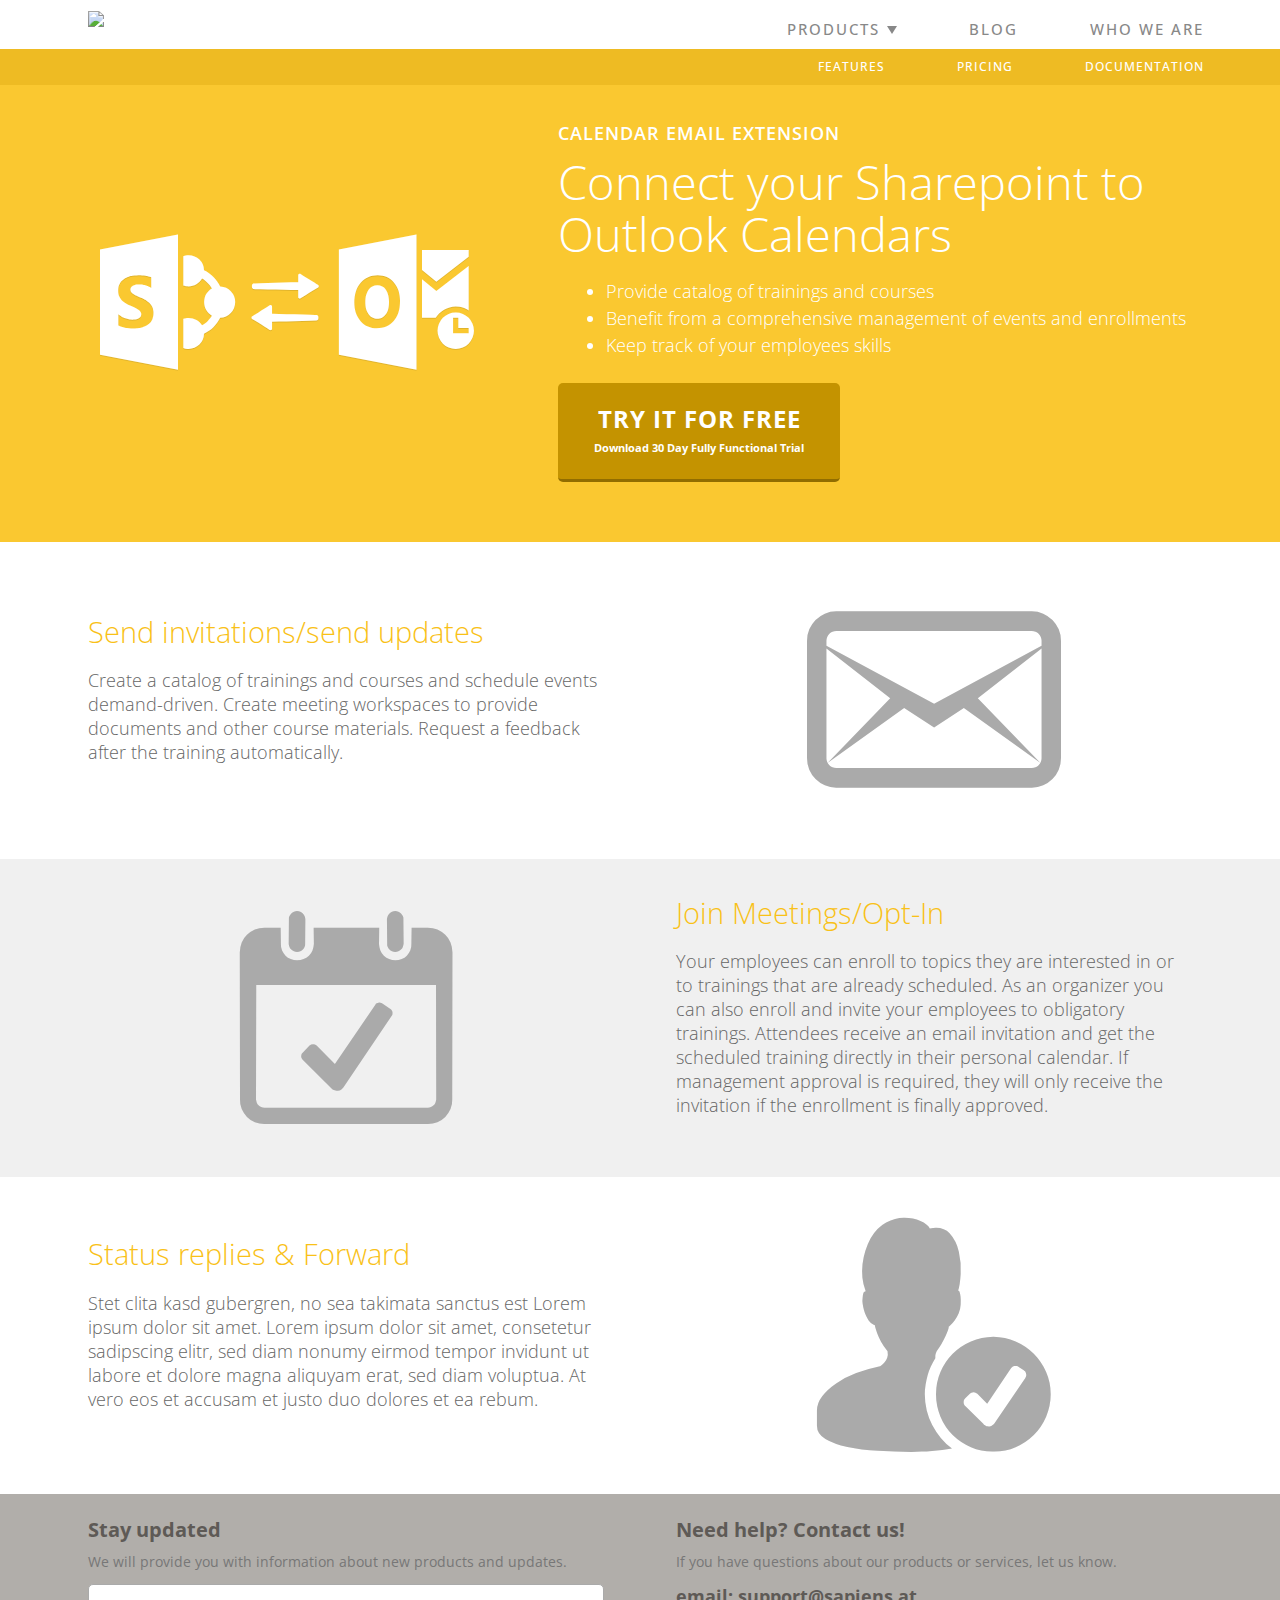
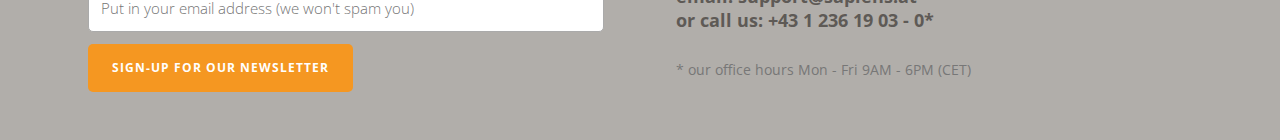
==== cee.html @ afa486d7 "all product sites added" ====
<!DOCTYPE html>
<html>
  <head>
    <meta charset="utf-8"/>
    <meta name="viewport" content="width=device-width,initial-scale=1">

    <title>GRID TEST</title>

    <link href='http://fonts.googleapis.com/css?family=Open+Sans:300,600&subset=latin' rel='stylesheet' type='text/css'>
    <link rel="stylesheet" href="stylesheets/style.css"/>
  </head>



  <body>


<!-- MAIN NAVIGATION--> 
<section class="header">
  <div class="wrapper">
    <div class="grid">
         <div class="grid__item  one-half  palm-one-whole">
            <div class="logo">
                  <a href="index.html"><img src="http://placehold.it/250x50/eeeeee/bbbbbb"></a>
            </div>
         </div><div class="grid__item  one-half palm-one-whole">
                  <ul class="nav  nav--main nav--block ">
                      <li class="flyout"><a href="#" class="arrow_down">Products<b class="caret"></b></a>
                        <div class="flyout__content">
                          <ul>
                            <li class="li-cee"><a href="cee.html">Calendar Email Extension</a></li>
                            <li class="li-etm"><a href="etm.html">Employee Training Management</a></li>
                            <li class="li-lfwp"><a href="lfwp.html">List Filter Webpart</a></li>
                            <!--<li class="li-jfc"><a href="#">JotForm Connector</a></li>
                            <li class="li-sql"><a href="#">SQL Data Matcher</a></li>-->
                          </ul>
                        </div>
                      </li>
                      <li><a href=#>Blog</a></li>
                      <li><a href=#>Who we are</a></li>
                     <!-- <li><a href=#></a></li>-->
                  </ul>       
          </div>
     </div>
   </div>
</section>


<!-- SECONDARY NAVIGATION -->
<section class="sect-second-cee">
     <div class="wrapper">
          <div class="grid">
            <div class="grid__item  one-whole">
                  <ul class="nav nav--second nav--block ">
                      <li><a href=#>Features</a></li>
                      <li><a href=#>Pricing</a></li>
                      <li><a href=#>Documentation</a></li>
                  </ul>  
            </div>     
          </div>
        </div>
</section>


<!-- PRODUCT -->
<section class="sect-product-cee sect_island">
        <div class="wrapper">
          <div class="grid grid--middle">
             <div class="grid__item  two-fifths palm-one-whole centered">
                          <span class="icon-cee_main island"></span>
              </div><div class="grid__item  three-fifths palm-one-whole">
                <div class="island">
                  <h1 class="product">Calendar Email Extension</h1> 
                  <h2 class="kilo">Connect your Sharepoint to Outlook Calendars</h2>
                  <ul class="product">
                    <li>Provide catalog of trainings and courses</li>
                    <li>Benefit from a comprehensive management of events and enrollments</li>
                    <li>Keep track of your employees skills</li>
                  </ul>
                 <div> 
                      <a href="#" class="btn  btn--product-cee   btn--gamma">TRY IT FOR FREE<br><span class="btn--subtext">Download 30 Day Fully Functional Trial </span></a>          
                  </div>
                  
                </div>
              </div>
          </div>
        </div>
</section>


<section class="sect_island">
      <div class="wrapper">
          <div class="grid grid--middle">
             <div class="grid__item  one-half palm-one-whole" style="vertical-align: middle;">
                <div class="island">
                  <h3 class="description-cee">
                    Send invitations/send updates                  
                  </h3>
                  <p class=" description">
Create a catalog of trainings and courses and schedule events demand-driven. Create meeting workspaces to provide documents and other course materials. Request a feedback after the training automatically. 
                  </p>
                </div>
              </div><div class="grid__item  one-half palm-one-whole centered">
                <div>              
                  <span class="icon-cee_send_invite"></span>
                </div>     
              </div>
          </div>
        </div>
</section>


<section class="sect_island" style="background:#f0f0f0;">
      <div class="wrapper">
          <div class="grid grid--middle">
             <div class="grid__item  one-half palm-one-whole centered">
                <div>      
                  <span class="icon-cee_join_meetings">        
                </div>     
              </div><div class="grid__item  one-half palm-one-whole">
                <div class="island">
                  <h3 class="description-cee">
                    Join Meetings/Opt-In
                  </h3>
                  <p class="description">
Your employees can enroll to topics they are interested in or to trainings that are already scheduled. As an organizer you can also enroll and invite your employees to obligatory trainings. Attendees receive an email invitation and get the scheduled training directly in their personal calendar. If management approval is required, they will only receive the invitation if the enrollment is finally approved.
                  </p>
                </div>
              </div>
          </div>
        </div>
</section>


<section class="sect_island">
      <div class="wrapper">
          <div class="grid grid--middle" style="vertical-align:middle;
">
             <div class="grid__item  one-half palm-one-whole">
                <div class="island">
                  <h3 class="description-cee">
                    Status replies & Forward        
                  </h3>
                  <p class="description">
                    Stet clita kasd gubergren, no sea takimata sanctus est Lorem ipsum dolor sit amet. Lorem ipsum dolor sit amet, consetetur sadipscing elitr, sed diam nonumy eirmod tempor invidunt ut labore et dolore magna aliquyam erat, sed diam voluptua. At vero eos et accusam et justo duo dolores et ea rebum.                    
                  </p>
                </div>
              </div><div class="grid__item  one-half palm-one-whole centered">
                <div class="">  
                  <span class="icon-cee_status_reply">            
                </div>     
              </div>
          </div>
        </div>
</section>









<section  style="background:#B1AEAA; color:#5E5A56;">
      <div class="wrapper">
          <div class="grid">
            <div class="grid__item one-half palm-one-whole">
              <div class="island">
                  <h4 style="margin-bottom:6px;">Stay updated</h4>
                  <small style="color:#777;">We will provide you with information about new products and updates.<br></small>
                   <input type="text" value="" placeholder="Put in your email address (we won't spam you)" class="form-control">
                   <a href="#" class="btn btn--newsletter">Sign-Up for our Newsletter</span></a>  
              </div>
            </div><div class="grid__item one-half palm-one-whole">
              <div class="island">
                <h4 style="margin-bottom:6px;">Need help? Contact us!</h4>
                <small style="color:#777;">If you have questions about our products or services, let us know.</small>

                <p style="margin:12px 0 0 0; font-weight:700;">email: support@sapiens.at</p>
                <p style="margin-top:12px 0 0 0; font-weight:700;">or call us: +43 1 236 19 03 - 0*</p>
                <small style="color:#777;margin-top:0">* our office hours Mon - Fri 9AM - 6PM (CET)</small>


              </div>
            </div>
          </div>
      </div>
</section>
<!--
        <div class="wrapper">

            <div class="grid">
            
                <div class="grid__item  two-thirds  content">
                    <div class="island  greybox  greybox--gigantic">Content</div>
                </div><div class="grid__item  one-third  sub-content">
                    <div class="island  greybox">
                    
                        <div class="grid">
                            <div class="grid__item  one-half">
                                <div class="islet  greybox">Ad</div>
                            </div>
                            <div class="grid__item  one-half">
                                <div class="islet  greybox">Ad</div>
                            </div>
                        </div>
                    
                        <div class="island  greybox  greybox--huge">Sub content</div>
                    
                    
                        <div class="islet  greybox">Ad</div>
                    
                    </div>
                </div><
            
            </div>
        
        </div>-->
     
    </body>
</html>
---- stylesheets/style.css ----
@charset "UTF-8";
/*------------------------------------*\
    YOUR-PROJECT.CSS
\*------------------------------------*/
/**
 *
 * compass watch
 *
 * Here we set up some variables, include the inuit.css framework, then add our
 * project-specific components afterwards.
 */
/**
 * Setup
 */
/*------------------------------------*\
    VARS.SCSS
\*------------------------------------*/
/**
 * Any variables you find set in inuit.css’ `_vars.scss` that you do not wish to
 * keep, simply redefine here. This means that if inuit.css, for example, sets
 * your `$base-font-size` at 16px and you wish it to be 14px, simply redeclare
 * that variable in this file. inuit.css ignores its own variables in favour of
 * using your own, so you can completely modify how inuit.css works without ever
 * having to alter the framework itself.
 */
/*------------------------------------*\
    $OBJECTS-AND-ABSTRACTIONS
\*------------------------------------*/
/**
 * All of inuit.css’ objects and abstractions are initially turned off by
 * default. This means that you start any project with as little as possible,
 * and introducing objects and abstractions is as simple as switching the
 * following variables to `true`.
 */
/*------------------------------------*\
    $OVERRIDES
\*------------------------------------*/
/**
 * Place any variables that should override inuit.css’ defaults here.
 */
/* line 65, ../sass/_vars.scss */
.grid--middle > .grid__item, .grid--middle > .content, .grid--middle > .sub-content, .grid--middle > .footer__item {
  vertical-align: middle;
}

/* line 69, ../sass/_vars.scss */
.grid--bottom > .grid__item, .grid--bottom > .content, .grid--bottom > .sub-content, .grid--bottom > .footer__item {
  vertical-align: bottom;
}

/* line 74, ../sass/_vars.scss */
h1 {
  font-weight: 100;
}

/* line 78, ../sass/_vars.scss */
.greybox {
  font-family: 'Open Sans', sans-serif !important;
  font-weight: 100;
  font-size: 1em !important;
}

/*------------------------------------*\
    $CUSTOM
\*------------------------------------*/
/**
 * Place any of your own variables that sit on top of inuit.css here.
 */
/*------------------------------------*\
    $DEFAULTS
\*------------------------------------*/
/**
 * inuit.css’ default variables. Redefine these in your `_vars.scss` file (found
 * in the inuit.css-web-template) to override them.
 */
/*------------------------------------*\
    $DEBUG
\*------------------------------------*/
/**
 * Debug mode will visually highlight any potential markup/accessibility quirks
 * in the browser. Set to `true` or `false`.
 */
/*------------------------------------*\
    $BORDER-BOX
\*------------------------------------*/
/**
 * Do you want all elements to adopt `box-sizing:border-box;` as per
 * paulirish.com/2012/box-sizing-border-box-ftw ?
 */
/*------------------------------------*\
    $BASE
\*------------------------------------*/
/**
 * Base stuff
 */
/**
 * Base font-family.
 */
/**
 * Default colour for objects’ borders etc.
 */
/*------------------------------------*\
    $RESPONSIVE
\*------------------------------------*/
/**
 * Responsiveness?
 */
/**
 * Responsiveness for widescreen/high resolution desktop monitors and beyond?
 * Note: `$responsive` variable above must be set to true before enabling this.
 */
/**
 * Responsive push and pull produce a LOT of code, only turn them on if you
 * definitely need them.
 */
/**
 * Note: `$push` variable above must be set to true before enabling these.
 */
/**
 * Note: `$pull` variable above must be set to true before enabling these.
 */
/**
 * Tell inuit.css when breakpoints start.
 */
/*------------------------------------*\
    $FONT-SIZES
\*------------------------------------*/
/**
 * Font-sizes (in pixels). Refer to relevant sections for their implementations.
 */
/*------------------------------------*\
    $QUOTES
\*------------------------------------*/
/**
 * English quote marks?
 */
/**
 * If you want English quotes then please do not edit these; they’re only here
 * because Sass needs them.
 */
/**
 * If you need non-English quotes, please alter the following values accordingly:
 */
/*------------------------------------*\
    $BRAND
\*------------------------------------*/
/**
 * Brand stuff
 */
/**
 * How big would you like round corners to be by default?
 */
/*------------------------------------*\
    $OBJECTS AND ABSTRACTIONS
\*------------------------------------*/
/**
 * Which objects and abstractions would you like to use?
 */
/*------------------------------------*\
    $FRAMEWORK
\*------------------------------------*/
/**
 * inuit.css will work these next ones out for use within the framework.
 *
 * Assign our `$base-line-height` to a new spacing var for more transparency.
 */
/*------------------------------------*\
    $MIXINS
\*------------------------------------*/
/**
 * Create a fully formed type style (sizing and vertical rhythm) by passing in a
 * single value, e.g.:
 *
   `@include font-size(10px);`
 *
 * Thanks to @redclov3r for the `line-height` Sass:
 * twitter.com/redclov3r/status/250301539321798657
 */
/**
 * Style any number of headings in one fell swoop, e.g.:
 *
   .foo{
       @include headings(1, 3){
           color:#BADA55;
       }
    }
 *
 * With thanks to @lar_zzz, @paranoida, @rowanmanning and ultimately
 * @thierrylemoulec for refining and improving my initial mixin.
 */
/**
 * Create vendor-prefixed CSS in one go, e.g.
 *
   `@include vendor(border-radius, 4px);`
 *
 */
/**
 * Create CSS keyframe animations for all vendors in one go, e.g.:
 *
   .foo{
       @include vendor(animation, shrink 3s);
   }

   @include keyframe(shrink){
       from{
           font-size:5em;
       }
   }
 *
 * Courtesy of @integralist: twitter.com/integralist/status/260484115315437569
 */
/**
 * Force overly long spans of text to truncate, e.g.:
 *
   `@include truncate(100%);`
 *
 * Where `$truncation-boundary` is a united measurement.
 */
/**
 * CSS arrows!!! But... before you read on, you might want to grab a coffee...
 *
 * This mixin creates a CSS arrow on a given element. We can have the arrow
 * appear in one of 12 locations, thus:
 *
 *       01    02    03
 *    +------------------+
 * 12 |                  | 04
 *    |                  |
 * 11 |                  | 05
 *    |                  |
 * 10 |                  | 06
 *    +------------------+
 *       09    08    07
 *
 * You pass this position in along with a desired arrow color and optional
 * border color, for example:
 *
 * `@include arrow(top, left, red)`
 *
 * for just a single, red arrow, or:
 *
 * `@include arrow(bottom, center, red, black)`
 *
 * which will create a red triangle with a black border which sits at the bottom
 * center of the element. Call the mixin thus:
 *
   .foo{
       background-color:#BADA55;
       border:1px solid #ACE;
       @include arrow(top, left, #BADA55, #ACE);
   }
 *
 */
/**
 * Media query mixin.
 *
 * It’s not great practice to define solid breakpoints up-front, preferring to
 * modify your design when it needs it, rather than assuming you’ll want a
 * change at ‘mobile’. However, as inuit.css is required to take a hands off
 * approach to design decisions, this is the closest we can get to baked-in
 * responsiveness. It’s flexible enough to allow you to set your own breakpoints
 * but solid enough to be frameworkified.
 *
 * We define some broad breakpoints in our vars file that are picked up here
 * for use in a simple media query mixin. Our options are:
 *
 * palm
 * lap
 * lap-and-up
 * portable
 * desk
 * desk-wide
 *
 * Not using a media query will, naturally, serve styles to all devices.
 *
 * `@include media-query(palm){ [styles here] }`
 *
 * We work out your end points for you:
 */
/*! normalize.css v2.1.0 | MIT License | git.io/normalize */
/* ==========================================================================
   HTML5 display definitions
   ========================================================================== */
/*
 * Correct `block` display not defined in IE 8/9.
 */
/* line 22, ../../../../../Library/Ruby/Gems/2.0.0/gems/compass-inuit-5.0.2/stylesheets/compass-inuit/generic/_normalize.scss */
article,
aside,
details,
figcaption,
figure,
footer,
header,
hgroup,
main,
nav,
section,
summary {
  display: block;
}

/*
 * Correct `inline-block` display not defined in IE 8/9.
 */
/* line 32, ../../../../../Library/Ruby/Gems/2.0.0/gems/compass-inuit-5.0.2/stylesheets/compass-inuit/generic/_normalize.scss */
audio,
canvas,
video {
  display: inline-block;
}

/*
 * Prevent modern browsers from displaying `audio` without controls.
 * Remove excess height in iOS 5 devices.
 */
/* line 41, ../../../../../Library/Ruby/Gems/2.0.0/gems/compass-inuit-5.0.2/stylesheets/compass-inuit/generic/_normalize.scss */
audio:not([controls]) {
  display: none;
  height: 0;
}

/*
 * Address styling not present in IE 8/9.
 */
/* line 50, ../../../../../Library/Ruby/Gems/2.0.0/gems/compass-inuit-5.0.2/stylesheets/compass-inuit/generic/_normalize.scss */
[hidden] {
  display: none;
}

/* ==========================================================================
   Base
   ========================================================================== */
/*
 * 1. Set default font family to sans-serif.
 * 2. Prevent iOS text size adjust after orientation change, without disabling
 *    user zoom.
 */
/* line 64, ../../../../../Library/Ruby/Gems/2.0.0/gems/compass-inuit-5.0.2/stylesheets/compass-inuit/generic/_normalize.scss */
html {
  font-family: sans-serif;
  /* 1 */
  -webkit-text-size-adjust: 100%;
  /* 2 */
  -ms-text-size-adjust: 100%;
  /* 2 */
}

/*
 * Remove default margin.
 */
/* line 74, ../../../../../Library/Ruby/Gems/2.0.0/gems/compass-inuit-5.0.2/stylesheets/compass-inuit/generic/_normalize.scss */
body {
  margin: 0;
}

/* ==========================================================================
   Links
   ========================================================================== */
/*
 * Address `outline` inconsistency between Chrome and other browsers.
 */
/* line 86, ../../../../../Library/Ruby/Gems/2.0.0/gems/compass-inuit-5.0.2/stylesheets/compass-inuit/generic/_normalize.scss */
a:focus {
  outline: thin dotted;
}

/*
 * Improve readability when focused and also mouse hovered in all browsers.
 */
/* line 95, ../../../../../Library/Ruby/Gems/2.0.0/gems/compass-inuit-5.0.2/stylesheets/compass-inuit/generic/_normalize.scss */
a:active,
a:hover {
  outline: 0;
}

/* ==========================================================================
   Typography
   ========================================================================== */
/*
 * Address variable `h1` font-size and margin within `section` and `article`
 * contexts in Firefox 4+, Safari 5, and Chrome.
 */
/* line 108, ../../../../../Library/Ruby/Gems/2.0.0/gems/compass-inuit-5.0.2/stylesheets/compass-inuit/generic/_normalize.scss */
h1 {
  font-size: 2em;
  margin: 0.67em 0;
}

/*
 * Address styling not present in IE 8/9, Safari 5, and Chrome.
 */
/* line 117, ../../../../../Library/Ruby/Gems/2.0.0/gems/compass-inuit-5.0.2/stylesheets/compass-inuit/generic/_normalize.scss */
abbr[title] {
  border-bottom: 1px dotted;
}

/*
 * Address style set to `bolder` in Firefox 4+, Safari 5, and Chrome.
 */
/* line 126, ../../../../../Library/Ruby/Gems/2.0.0/gems/compass-inuit-5.0.2/stylesheets/compass-inuit/generic/_normalize.scss */
b,
strong {
  font-weight: bold;
}

/*
 * Address styling not present in Safari 5 and Chrome.
 */
/* line 134, ../../../../../Library/Ruby/Gems/2.0.0/gems/compass-inuit-5.0.2/stylesheets/compass-inuit/generic/_normalize.scss */
dfn {
  font-style: italic;
}

/*
 * Address differences between Firefox and other browsers.
 */
/* line 142, ../../../../../Library/Ruby/Gems/2.0.0/gems/compass-inuit-5.0.2/stylesheets/compass-inuit/generic/_normalize.scss */
hr {
  -moz-box-sizing: content-box;
  box-sizing: content-box;
  height: 0;
}

/*
 * Address styling not present in IE 8/9.
 */
/* line 152, ../../../../../Library/Ruby/Gems/2.0.0/gems/compass-inuit-5.0.2/stylesheets/compass-inuit/generic/_normalize.scss */
mark {
  background: #ff0;
  color: #000;
}

/*
 * Correct font family set oddly in Safari 5 and Chrome.
 */
/* line 164, ../../../../../Library/Ruby/Gems/2.0.0/gems/compass-inuit-5.0.2/stylesheets/compass-inuit/generic/_normalize.scss */
code,
kbd,
pre,
samp {
  font-family: monospace, serif;
  font-size: 1em;
}

/*
 * Improve readability of pre-formatted text in all browsers.
 */
/* line 173, ../../../../../Library/Ruby/Gems/2.0.0/gems/compass-inuit-5.0.2/stylesheets/compass-inuit/generic/_normalize.scss */
pre {
  white-space: pre-wrap;
}

/*
 * Set consistent quote types.
 */
/* line 181, ../../../../../Library/Ruby/Gems/2.0.0/gems/compass-inuit-5.0.2/stylesheets/compass-inuit/generic/_normalize.scss */
q {
  quotes: "\201C" "\201D" "\2018" "\2019";
}

/*
 * Address inconsistent and variable font size in all browsers.
 */
/* line 189, ../../../../../Library/Ruby/Gems/2.0.0/gems/compass-inuit-5.0.2/stylesheets/compass-inuit/generic/_normalize.scss */
small {
  font-size: 80%;
}

/*
 * Prevent `sub` and `sup` affecting `line-height` in all browsers.
 */
/* line 198, ../../../../../Library/Ruby/Gems/2.0.0/gems/compass-inuit-5.0.2/stylesheets/compass-inuit/generic/_normalize.scss */
sub,
sup {
  font-size: 75%;
  line-height: 0;
  position: relative;
  vertical-align: baseline;
}

/* line 205, ../../../../../Library/Ruby/Gems/2.0.0/gems/compass-inuit-5.0.2/stylesheets/compass-inuit/generic/_normalize.scss */
sup {
  top: -0.5em;
}

/* line 209, ../../../../../Library/Ruby/Gems/2.0.0/gems/compass-inuit-5.0.2/stylesheets/compass-inuit/generic/_normalize.scss */
sub {
  bottom: -0.25em;
}

/* ==========================================================================
   Embedded content
   ========================================================================== */
/*
 * Remove border when inside `a` element in IE 8/9.
 */
/* line 221, ../../../../../Library/Ruby/Gems/2.0.0/gems/compass-inuit-5.0.2/stylesheets/compass-inuit/generic/_normalize.scss */
img {
  border: 0;
}

/*
 * Correct overflow displayed oddly in IE 9.
 */
/* line 229, ../../../../../Library/Ruby/Gems/2.0.0/gems/compass-inuit-5.0.2/stylesheets/compass-inuit/generic/_normalize.scss */
svg:not(:root) {
  overflow: hidden;
}

/* ==========================================================================
   Figures
   ========================================================================== */
/*
 * Address margin not present in IE 8/9 and Safari 5.
 */
/* line 241, ../../../../../Library/Ruby/Gems/2.0.0/gems/compass-inuit-5.0.2/stylesheets/compass-inuit/generic/_normalize.scss */
figure {
  margin: 0;
}

/* ==========================================================================
   Forms
   ========================================================================== */
/*
 * Define consistent border, margin, and padding.
 */
/* line 253, ../../../../../Library/Ruby/Gems/2.0.0/gems/compass-inuit-5.0.2/stylesheets/compass-inuit/generic/_normalize.scss */
fieldset {
  border: 1px solid #c0c0c0;
  margin: 0 2px;
  padding: 0.35em 0.625em 0.75em;
}

/*
 * 1. Correct `color` not being inherited in IE 8/9.
 * 2. Remove padding so people aren't caught out if they zero out fieldsets.
 */
/* line 264, ../../../../../Library/Ruby/Gems/2.0.0/gems/compass-inuit-5.0.2/stylesheets/compass-inuit/generic/_normalize.scss */
legend {
  border: 0;
  /* 1 */
  padding: 0;
  /* 2 */
}

/*
 * 1. Correct font family not being inherited in all browsers.
 * 2. Correct font size not being inherited in all browsers.
 * 3. Address margins set differently in Firefox 4+, Safari 5, and Chrome.
 */
/* line 278, ../../../../../Library/Ruby/Gems/2.0.0/gems/compass-inuit-5.0.2/stylesheets/compass-inuit/generic/_normalize.scss */
button,
input,
select,
textarea {
  font-family: inherit;
  /* 1 */
  font-size: 100%;
  /* 2 */
  margin: 0;
  /* 3 */
}

/*
 * Address Firefox 4+ setting `line-height` on `input` using `!important` in
 * the UA stylesheet.
 */
/* line 290, ../../../../../Library/Ruby/Gems/2.0.0/gems/compass-inuit-5.0.2/stylesheets/compass-inuit/generic/_normalize.scss */
button,
input {
  line-height: normal;
}

/*
 * Address inconsistent `text-transform` inheritance for `button` and `select`.
 * All other form control elements do not inherit `text-transform` values.
 * Correct `button` style inheritance in Chrome, Safari 5+, and IE 8+.
 * Correct `select` style inheritance in Firefox 4+ and Opera.
 */
/* line 302, ../../../../../Library/Ruby/Gems/2.0.0/gems/compass-inuit-5.0.2/stylesheets/compass-inuit/generic/_normalize.scss */
button,
select {
  text-transform: none;
}

/*
 * 1. Avoid the WebKit bug in Android 4.0.* where (2) destroys native `audio`
 *    and `video` controls.
 * 2. Correct inability to style clickable `input` types in iOS.
 * 3. Improve usability and consistency of cursor style between image-type
 *    `input` and others.
 */
/* line 317, ../../../../../Library/Ruby/Gems/2.0.0/gems/compass-inuit-5.0.2/stylesheets/compass-inuit/generic/_normalize.scss */
button,
html input[type="button"],
input[type="reset"],
input[type="submit"] {
  -webkit-appearance: button;
  /* 2 */
  cursor: pointer;
  /* 3 */
}

/*
 * Re-set default cursor for disabled elements.
 */
/* line 327, ../../../../../Library/Ruby/Gems/2.0.0/gems/compass-inuit-5.0.2/stylesheets/compass-inuit/generic/_normalize.scss */
button[disabled],
html input[disabled] {
  cursor: default;
}

/*
 * 1. Address box sizing set to `content-box` in IE 8/9.
 * 2. Remove excess padding in IE 8/9.
 */
/* line 337, ../../../../../Library/Ruby/Gems/2.0.0/gems/compass-inuit-5.0.2/stylesheets/compass-inuit/generic/_normalize.scss */
input[type="checkbox"],
input[type="radio"] {
  box-sizing: border-box;
  /* 1 */
  padding: 0;
  /* 2 */
}

/*
 * 1. Address `appearance` set to `searchfield` in Safari 5 and Chrome.
 * 2. Address `box-sizing` set to `border-box` in Safari 5 and Chrome
 *    (include `-moz` to future-proof).
 */
/* line 348, ../../../../../Library/Ruby/Gems/2.0.0/gems/compass-inuit-5.0.2/stylesheets/compass-inuit/generic/_normalize.scss */
input[type="search"] {
  -webkit-appearance: textfield;
  /* 1 */
  -moz-box-sizing: content-box;
  -webkit-box-sizing: content-box;
  /* 2 */
  box-sizing: content-box;
}

/*
 * Remove inner padding and search cancel button in Safari 5 and Chrome
 * on OS X.
 */
/* line 361, ../../../../../Library/Ruby/Gems/2.0.0/gems/compass-inuit-5.0.2/stylesheets/compass-inuit/generic/_normalize.scss */
input[type="search"]::-webkit-search-cancel-button,
input[type="search"]::-webkit-search-decoration {
  -webkit-appearance: none;
}

/*
 * Remove inner padding and border in Firefox 4+.
 */
/* line 370, ../../../../../Library/Ruby/Gems/2.0.0/gems/compass-inuit-5.0.2/stylesheets/compass-inuit/generic/_normalize.scss */
button::-moz-focus-inner,
input::-moz-focus-inner {
  border: 0;
  padding: 0;
}

/*
 * 1. Remove default vertical scrollbar in IE 8/9.
 * 2. Improve readability and alignment in all browsers.
 */
/* line 380, ../../../../../Library/Ruby/Gems/2.0.0/gems/compass-inuit-5.0.2/stylesheets/compass-inuit/generic/_normalize.scss */
textarea {
  overflow: auto;
  /* 1 */
  vertical-align: top;
  /* 2 */
}

/* ==========================================================================
   Tables
   ========================================================================== */
/*
 * Remove most spacing between table cells.
 */
/* line 393, ../../../../../Library/Ruby/Gems/2.0.0/gems/compass-inuit-5.0.2/stylesheets/compass-inuit/generic/_normalize.scss */
table {
  border-collapse: collapse;
  border-spacing: 0;
}

/*------------------------------------*\
    $RESET
\*------------------------------------*/
/**
 * A more considered reset; more of a restart...
 * As per: csswizardry.com/2011/10/reset-restarted
 */
/**
* Let’s make the box model all nice, shall we...?
*/
/* line 16, ../../../../../Library/Ruby/Gems/2.0.0/gems/compass-inuit-5.0.2/stylesheets/compass-inuit/generic/_reset.scss */
*, *:before, *:after {
  -webkit-box-sizing: border-box;
  -moz-box-sizing: border-box;
  -ms-box-sizing: border-box;
  -o-box-sizing: border-box;
  box-sizing: border-box;
}

/**
 * The usual...
 */
/* line 30, ../../../../../Library/Ruby/Gems/2.0.0/gems/compass-inuit-5.0.2/stylesheets/compass-inuit/generic/_reset.scss */
h1, h2, h3, h4, h5, h6,
p, blockquote, pre,
dl, dd, ol, ul,
form, fieldset, legend,
table, th, td, caption,
hr {
  margin: 0;
  padding: 0;
}

/**
 * Give a help cursor to elements that give extra info on `:hover`.
 */
/* line 38, ../../../../../Library/Ruby/Gems/2.0.0/gems/compass-inuit-5.0.2/stylesheets/compass-inuit/generic/_reset.scss */
abbr[title], dfn[title] {
  cursor: help;
}

/**
 * Remove underlines from potentially troublesome elements.
 */
/* line 45, ../../../../../Library/Ruby/Gems/2.0.0/gems/compass-inuit-5.0.2/stylesheets/compass-inuit/generic/_reset.scss */
u, ins {
  text-decoration: none;
}

/**
 * Apply faux underline via `border-bottom`.
 */
/* line 52, ../../../../../Library/Ruby/Gems/2.0.0/gems/compass-inuit-5.0.2/stylesheets/compass-inuit/generic/_reset.scss */
ins {
  border-bottom: 1px solid;
}

/**
 * So that `alt` text is visually offset if images don’t load.
 */
/* line 59, ../../../../../Library/Ruby/Gems/2.0.0/gems/compass-inuit-5.0.2/stylesheets/compass-inuit/generic/_reset.scss */
img {
  font-style: italic;
}

/**
 * Give form elements some cursor interactions...
 */
/* line 71, ../../../../../Library/Ruby/Gems/2.0.0/gems/compass-inuit-5.0.2/stylesheets/compass-inuit/generic/_reset.scss */
label,
input,
textarea,
button,
select,
option {
  cursor: pointer;
}

/* line 77, ../../../../../Library/Ruby/Gems/2.0.0/gems/compass-inuit-5.0.2/stylesheets/compass-inuit/generic/_reset.scss */
.text-input:active,
.text-input:focus,
textarea:active,
textarea:focus {
  cursor: text;
  outline: none;
}

/*------------------------------------*\
    $CLEARFIX
\*------------------------------------*/
/**
 * Micro clearfix, as per: css-101.org/articles/clearfix/latest-new-clearfix-so-far.php
 * Extend the clearfix class with Sass to avoid the `.cf` class appearing over
 * and over in your markup.
 */
/* line 10, ../../../../../Library/Ruby/Gems/2.0.0/gems/compass-inuit-5.0.2/stylesheets/compass-inuit/generic/_clearfix.scss */
.cf:after, .nav:after, .island:after,
.islet:after {
  content: "";
  display: table;
  clear: both;
}

/*------------------------------------*\
    $SHARED
\*------------------------------------*/
/**
 * Where `margin-bottom` is concerned, this value will be the same as the
 * base line-height. This allows us to keep a consistent vertical rhythm.
 * As per: csswizardry.com/2012/06/single-direction-margin-declarations
 */
/**
 * Base elements
 */
/* line 24, ../../../../../Library/Ruby/Gems/2.0.0/gems/compass-inuit-5.0.2/stylesheets/compass-inuit/generic/_shared.scss */
h1, h2, h3, h4, h5, h6, hgroup,
ul, ol, dl,
blockquote, p, address,
table,
fieldset, figure,
pre,
.form-fields > li,
.media,
.island,
.islet {
  margin-bottom: 24px;
  margin-bottom: 1.33333rem;
}
/* line 28, ../../../../../Library/Ruby/Gems/2.0.0/gems/compass-inuit-5.0.2/stylesheets/compass-inuit/generic/_shared.scss */
.islet h1, .islet h2, .islet h3, .islet h4, .islet h5, .islet h6, .islet hgroup, .islet
ul, .islet ol, .islet dl, .islet
blockquote, .islet p, .islet address, .islet
table, .islet
fieldset, .islet figure, .islet
pre, .islet .form-fields > li, .islet
.media, .islet
.island, .islet
.islet {
  margin-bottom: 12px;
  margin-bottom: 0.66667rem;
}

/**
 * Doubled up `margin-bottom` helper class.
 */
/* line 38, ../../../../../Library/Ruby/Gems/2.0.0/gems/compass-inuit-5.0.2/stylesheets/compass-inuit/generic/_shared.scss */
.landmark {
  margin-bottom: 48px;
  margin-bottom: 2.66667rem;
}

/**
 * `hr` elements only take up a few pixels, so we need to give them special
 * treatment regarding vertical rhythm.
 */
/* line 48, ../../../../../Library/Ruby/Gems/2.0.0/gems/compass-inuit-5.0.2/stylesheets/compass-inuit/generic/_shared.scss */
hr {
  margin-bottom: 22px;
  margin-bottom: 1.22222rem;
}

/**
 * Where `margin-left` is concerned we want to try and indent certain elements
 * by a consistent amount. Define that amount once, here.
 */
/* line 58, ../../../../../Library/Ruby/Gems/2.0.0/gems/compass-inuit-5.0.2/stylesheets/compass-inuit/generic/_shared.scss */
ul, ol, dd {
  margin-left: 48px;
  margin-left: 2.66667rem;
}

/*------------------------------------*\
    $MAIN
\*------------------------------------*/
/* line 4, ../../../../../Library/Ruby/Gems/2.0.0/gems/compass-inuit-5.0.2/stylesheets/compass-inuit/base/_main.scss */
html {
  font: 1.125em/1.33333 "Open Sans", sans-serif;
  overflow-y: scroll;
  min-height: 100%;
}

/*------------------------------------*\
    $HEADINGS
\*------------------------------------*/
/**
 * As per: csswizardry.com/2012/02/pragmatic-practical-font-sizing-in-css
 *
 * When we define a heading we also define a corresponding class to go with it.
 * This allows us to apply, say, `class=alpha` to a `h3`; a double-stranded
 * heading hierarchy.
 */
/* line 11, ../../../../../Library/Ruby/Gems/2.0.0/gems/compass-inuit-5.0.2/stylesheets/compass-inuit/base/_headings.scss */
h1, .alpha {
  font-size: 36px;
  font-size: 2rem;
  line-height: 1.33333;
}

/* line 14, ../../../../../Library/Ruby/Gems/2.0.0/gems/compass-inuit-5.0.2/stylesheets/compass-inuit/base/_headings.scss */
h2, .beta {
  font-size: 30px;
  font-size: 1.66667rem;
  line-height: 1.6;
}

/* line 17, ../../../../../Library/Ruby/Gems/2.0.0/gems/compass-inuit-5.0.2/stylesheets/compass-inuit/base/_headings.scss */
h3, .gamma {
  font-size: 24px;
  font-size: 1.33333rem;
  line-height: 1;
}

/* line 20, ../../../../../Library/Ruby/Gems/2.0.0/gems/compass-inuit-5.0.2/stylesheets/compass-inuit/base/_headings.scss */
h4, .delta {
  font-size: 20px;
  font-size: 1.11111rem;
  line-height: 1.2;
}

/* line 23, ../../../../../Library/Ruby/Gems/2.0.0/gems/compass-inuit-5.0.2/stylesheets/compass-inuit/base/_headings.scss */
h5, .epsilon {
  font-size: 16px;
  font-size: 0.88889rem;
  line-height: 1.5;
}

/* line 26, ../../../../../Library/Ruby/Gems/2.0.0/gems/compass-inuit-5.0.2/stylesheets/compass-inuit/base/_headings.scss */
h6, .zeta {
  font-size: 14px;
  font-size: 0.77778rem;
  line-height: 1.71429;
}

/**
 * Heading groups and generic any-heading class.
 * To target any heading of any level simply apply a class of `.hN`, e.g.:
 *
   <hgroup>
       <h1 class=hN>inuit.css</h1>
       <h2 class=hN>Best. Framework. Ever!</h2>
   </hgroup>
 *
 */
/* line 43, ../../../../../Library/Ruby/Gems/2.0.0/gems/compass-inuit-5.0.2/stylesheets/compass-inuit/base/_headings.scss */
hgroup .hN {
  margin-bottom: 0;
}

/**
 * A series of classes for setting massive type; for use in heroes, mastheads,
 * promos, etc.
 */
/* line 52, ../../../../../Library/Ruby/Gems/2.0.0/gems/compass-inuit-5.0.2/stylesheets/compass-inuit/base/_headings.scss */
.giga {
  font-size: 96px;
  font-size: 5.33333rem;
  line-height: 1;
}

/* line 55, ../../../../../Library/Ruby/Gems/2.0.0/gems/compass-inuit-5.0.2/stylesheets/compass-inuit/base/_headings.scss */
.mega {
  font-size: 72px;
  font-size: 4rem;
  line-height: 1;
}

/* line 58, ../../../../../Library/Ruby/Gems/2.0.0/gems/compass-inuit-5.0.2/stylesheets/compass-inuit/base/_headings.scss */
.kilo {
  font-size: 48px;
  font-size: 2.66667rem;
  line-height: 1;
}

/*------------------------------------*\
    $PARAGRAPHS
\*------------------------------------*/
/**
 * The `.lede` class is used to make the introductory text (usually a paragraph)
 * of a document slightly larger.
 */
/* line 9, ../../../../../Library/Ruby/Gems/2.0.0/gems/compass-inuit-5.0.2/stylesheets/compass-inuit/base/_paragraphs.scss */
.lede,
.lead {
  font-size: 20.25px;
  font-size: 1.125rem;
  line-height: 1.18519;
}

/*------------------------------------*\
    $SMALLPRINT
\*------------------------------------*/
/**
 * A series of classes for setting tiny type; for use in smallprint etc.
 */
/* line 8, ../../../../../Library/Ruby/Gems/2.0.0/gems/compass-inuit-5.0.2/stylesheets/compass-inuit/base/_smallprint.scss */
.smallprint,
.milli {
  font-size: 12px;
  font-size: 0.66667rem;
  line-height: 2;
}

/* line 11, ../../../../../Library/Ruby/Gems/2.0.0/gems/compass-inuit-5.0.2/stylesheets/compass-inuit/base/_smallprint.scss */
.micro {
  font-size: 10px;
  font-size: 0.55556rem;
  line-height: 2.4;
}

/*------------------------------------*\
    $QUOTES
\*------------------------------------*/
/**
 * If English quotes are set in `_vars.scss`, define them here.
 */
/**
 * Big up @boblet: html5doctor.com/blockquote-q-cite
 */
/**
 * Inline quotes.
 */
/* line 20, ../../../../../Library/Ruby/Gems/2.0.0/gems/compass-inuit-5.0.2/stylesheets/compass-inuit/base/_quotes.scss */
q {
  quotes: "\2018" "\2019" "\201C" "\201D";
}
/* line 23, ../../../../../Library/Ruby/Gems/2.0.0/gems/compass-inuit-5.0.2/stylesheets/compass-inuit/base/_quotes.scss */
q:before {
  content: "\2018";
  content: open-quote;
}
/* line 27, ../../../../../Library/Ruby/Gems/2.0.0/gems/compass-inuit-5.0.2/stylesheets/compass-inuit/base/_quotes.scss */
q:after {
  content: "\2019";
  content: close-quote;
}
/* line 32, ../../../../../Library/Ruby/Gems/2.0.0/gems/compass-inuit-5.0.2/stylesheets/compass-inuit/base/_quotes.scss */
q q:before {
  content: "\201C";
  content: open-quote;
}
/* line 36, ../../../../../Library/Ruby/Gems/2.0.0/gems/compass-inuit-5.0.2/stylesheets/compass-inuit/base/_quotes.scss */
q q:after {
  content: "\201D";
  content: close-quote;
}

/* line 42, ../../../../../Library/Ruby/Gems/2.0.0/gems/compass-inuit-5.0.2/stylesheets/compass-inuit/base/_quotes.scss */
blockquote {
  quotes: "\201C" "\201D";
}
/* line 45, ../../../../../Library/Ruby/Gems/2.0.0/gems/compass-inuit-5.0.2/stylesheets/compass-inuit/base/_quotes.scss */
blockquote p:before {
  content: "\201C";
  content: open-quote;
}
/* line 49, ../../../../../Library/Ruby/Gems/2.0.0/gems/compass-inuit-5.0.2/stylesheets/compass-inuit/base/_quotes.scss */
blockquote p:after {
  content: "";
  content: no-close-quote;
}
/* line 53, ../../../../../Library/Ruby/Gems/2.0.0/gems/compass-inuit-5.0.2/stylesheets/compass-inuit/base/_quotes.scss */
blockquote p:last-of-type:after {
  content: "\201D";
  content: close-quote;
}
/* line 58, ../../../../../Library/Ruby/Gems/2.0.0/gems/compass-inuit-5.0.2/stylesheets/compass-inuit/base/_quotes.scss */
blockquote q:before {
  content: "\2018";
  content: open-quote;
}
/* line 62, ../../../../../Library/Ruby/Gems/2.0.0/gems/compass-inuit-5.0.2/stylesheets/compass-inuit/base/_quotes.scss */
blockquote q:after {
  content: "\2019";
  content: close-quote;
}

/**
 *
   <blockquote>
       <p>Insanity: doing the same thing over and over again and expecting
       different results.</p>
       <b class=source>Albert Einstein</b>
   </blockquote>
 *
 */
/* line 78, ../../../../../Library/Ruby/Gems/2.0.0/gems/compass-inuit-5.0.2/stylesheets/compass-inuit/base/_quotes.scss */
blockquote {
  /**
   * .4em is roughly equal to the width of the opening “ that we wish to hang.
   */
  text-indent: -0.41em;
}
/* line 84, ../../../../../Library/Ruby/Gems/2.0.0/gems/compass-inuit-5.0.2/stylesheets/compass-inuit/base/_quotes.scss */
blockquote p:last-of-type {
  margin-bottom: 0;
}

/* line 89, ../../../../../Library/Ruby/Gems/2.0.0/gems/compass-inuit-5.0.2/stylesheets/compass-inuit/base/_quotes.scss */
.source {
  display: block;
  text-indent: 0;
}
/* line 93, ../../../../../Library/Ruby/Gems/2.0.0/gems/compass-inuit-5.0.2/stylesheets/compass-inuit/base/_quotes.scss */
.source:before {
  content: "\2014";
}

/*------------------------------------*\
    $CODE
\*------------------------------------*/
/**
 * Use an explicit font stack to ensure browsers render correct `line-height`.
 */
/* line 7, ../../../../../Library/Ruby/Gems/2.0.0/gems/compass-inuit-5.0.2/stylesheets/compass-inuit/base/_code.scss */
pre {
  overflow: auto;
}

/* line 10, ../../../../../Library/Ruby/Gems/2.0.0/gems/compass-inuit-5.0.2/stylesheets/compass-inuit/base/_code.scss */
pre mark {
  background: none;
  border-bottom: 1px solid;
  color: inherit;
}

/**
 * Add comments to your code examples, e.g.:
 *
   <code>&lt;/div&gt;<span class=code-comment>&lt;!-- /wrapper --&gt;</span></code>
 *
 */
/* line 23, ../../../../../Library/Ruby/Gems/2.0.0/gems/compass-inuit-5.0.2/stylesheets/compass-inuit/base/_code.scss */
.code-comment {
  /**
   * Override this setting in your theme stylesheet
   */
  opacity: 0.75;
  filter: alpha(opacity=75);
}

/**
 * You can add line numbers to your code examples but be warned, it requires
 * some pretty funky looking markup, e.g.:
 *
   <ol class=line-numbers>
       <li><code>.nav{</code></li>
       <li><code>    list-style:none;</code></li>
       <li><code>    margin-left:0;</code></li>
       <li><code>}</code></li>
       <li><code>    .nav > li,</code></li>
       <li><code>        .nav > li > a{</code></li>
       <li><code>            display:inline-block;</code></li>
       <li><code>           *display:inline-block;</code></li>
       <li><code>            zoom:1;</code></li>
       <li><code>        }</code></li>
   </ol>
 *
 * 1. Make the list look like code.
 * 2. Give the list flush numbers with a leading zero.
 * 3. Make sure lines of code don’t wrap.
 * 4. Give the code form by forcing the `code` to honour white-space.
 */
/* line 54, ../../../../../Library/Ruby/Gems/2.0.0/gems/compass-inuit-5.0.2/stylesheets/compass-inuit/base/_code.scss */
.line-numbers {
  font-family: monospace, serif;
  /* [1] */
  list-style: decimal-leading-zero inside;
  /* [2] */
  white-space: nowrap;
  /* [3] */
  overflow: auto;
  /* [3] */
  margin-left: 0;
}

/* line 61, ../../../../../Library/Ruby/Gems/2.0.0/gems/compass-inuit-5.0.2/stylesheets/compass-inuit/base/_code.scss */
.line-numbers code {
  white-space: pre;
  /* [4] */
}

/*------------------------------------*\
    $IMAGES
\*------------------------------------*/
/**
 * Demo: jsfiddle.net/inuitcss/yMtur
 */
/**
 * Fluid images.
 */
/* line 10, ../../../../../Library/Ruby/Gems/2.0.0/gems/compass-inuit-5.0.2/stylesheets/compass-inuit/base/_images.scss */
img {
  max-width: 100%;
}

/**
 * Non-fluid images if you specify `width` and/or `height` attributes.
 */
/* line 19, ../../../../../Library/Ruby/Gems/2.0.0/gems/compass-inuit-5.0.2/stylesheets/compass-inuit/base/_images.scss */
img[width],
img[height] {
  max-width: none;
}

/**
 * Rounded images.
 */
/* line 27, ../../../../../Library/Ruby/Gems/2.0.0/gems/compass-inuit-5.0.2/stylesheets/compass-inuit/base/_images.scss */
.img--round {
  border-radius: 4px;
}

/**
 * Image placement variations.
 */
/* line 33, ../../../../../Library/Ruby/Gems/2.0.0/gems/compass-inuit-5.0.2/stylesheets/compass-inuit/base/_images.scss */
.img--right {
  float: right;
  margin-bottom: 24px;
  margin-left: 24px;
}

/* line 38, ../../../../../Library/Ruby/Gems/2.0.0/gems/compass-inuit-5.0.2/stylesheets/compass-inuit/base/_images.scss */
.img--left {
  float: left;
  margin-right: 24px;
  margin-bottom: 24px;
}

/* line 43, ../../../../../Library/Ruby/Gems/2.0.0/gems/compass-inuit-5.0.2/stylesheets/compass-inuit/base/_images.scss */
.img--center {
  display: block;
  margin-right: auto;
  margin-bottom: 24px;
  margin-left: auto;
}

/**
 * Keep your images on your baseline.
 *
 * Please note, these will not work too nicely with fluid images and will
 * distort when resized below a certain width. Use with caution.
 */
/* line 57, ../../../../../Library/Ruby/Gems/2.0.0/gems/compass-inuit-5.0.2/stylesheets/compass-inuit/base/_images.scss */
.img--short {
  height: 120px;
}

/* line 60, ../../../../../Library/Ruby/Gems/2.0.0/gems/compass-inuit-5.0.2/stylesheets/compass-inuit/base/_images.scss */
.img--medium {
  height: 240px;
}

/* line 63, ../../../../../Library/Ruby/Gems/2.0.0/gems/compass-inuit-5.0.2/stylesheets/compass-inuit/base/_images.scss */
.img--tall {
  height: 360px;
}

/**
 * Images in `figure` elements.
 */
/* line 71, ../../../../../Library/Ruby/Gems/2.0.0/gems/compass-inuit-5.0.2/stylesheets/compass-inuit/base/_images.scss */
figure > img {
  display: block;
}

/*------------------------------------*\
    $LISTS
\*------------------------------------*/
/**
 * Remove vertical spacing from nested lists.
 */
/* line 9, ../../../../../Library/Ruby/Gems/2.0.0/gems/compass-inuit-5.0.2/stylesheets/compass-inuit/base/_lists.scss */
li > ul,
li > ol {
  margin-bottom: 0;
}

/**
 * Have a numbered `ul` without the semantics implied by using an `ol`.
 */
/*ul*/
/* line 17, ../../../../../Library/Ruby/Gems/2.0.0/gems/compass-inuit-5.0.2/stylesheets/compass-inuit/base/_lists.scss */
.numbered-list {
  list-style-type: decimal;
}

/*------------------------------------*\
    $TABLES
\*------------------------------------*/
/**
 * We have a lot at our disposal for making very complex table constructs, e.g.:
 *
   <table class="table--bordered  table--striped  table--data">
       <colgroup>
           <col class=t10>
           <col class=t10>
           <col class=t10>
           <col>
       </colgroup>
       <thead>
           <tr>
               <th colspan=3>Foo</th>
               <th>Bar</th>
           </tr>
           <tr>
               <th>Lorem</th>
               <th>Ipsum</th>
               <th class=numerical>Dolor</th>
               <th>Sit</th>
           </tr>
       </thead>
       <tbody>
           <tr>
               <th rowspan=3>Sit</th>
               <td>Dolor</td>
               <td class=numerical>03.788</td>
               <td>Lorem</td>
           </tr>
           <tr>
               <td>Dolor</td>
               <td class=numerical>32.210</td>
               <td>Lorem</td>
           </tr>
           <tr>
               <td>Dolor</td>
               <td class=numerical>47.797</td>
               <td>Lorem</td>
           </tr>
           <tr>
               <th rowspan=2>Sit</th>
               <td>Dolor</td>
               <td class=numerical>09.640</td>
               <td>Lorem</td>
           </tr>
           <tr>
               <td>Dolor</td>
               <td class=numerical>12.117</td>
               <td>Lorem</td>
           </tr>
       </tbody>
   </table>
 *
 */
/* line 58, ../../../../../Library/Ruby/Gems/2.0.0/gems/compass-inuit-5.0.2/stylesheets/compass-inuit/base/_tables.scss */
table {
  width: 100%;
}

/* line 62, ../../../../../Library/Ruby/Gems/2.0.0/gems/compass-inuit-5.0.2/stylesheets/compass-inuit/base/_tables.scss */
th,
td {
  padding: 6px;
  text-align: left;
}
@media screen and (min-width: 480px) {
  /* line 62, ../../../../../Library/Ruby/Gems/2.0.0/gems/compass-inuit-5.0.2/stylesheets/compass-inuit/base/_tables.scss */
  th,
  td {
    padding: 12px;
  }
}

/**
 * Cell alignments
 */
/* line 74, ../../../../../Library/Ruby/Gems/2.0.0/gems/compass-inuit-5.0.2/stylesheets/compass-inuit/base/_tables.scss */
[colspan] {
  text-align: center;
}

/* line 77, ../../../../../Library/Ruby/Gems/2.0.0/gems/compass-inuit-5.0.2/stylesheets/compass-inuit/base/_tables.scss */
[colspan="1"] {
  text-align: left;
}

/* line 80, ../../../../../Library/Ruby/Gems/2.0.0/gems/compass-inuit-5.0.2/stylesheets/compass-inuit/base/_tables.scss */
[rowspan] {
  vertical-align: middle;
}

/* line 83, ../../../../../Library/Ruby/Gems/2.0.0/gems/compass-inuit-5.0.2/stylesheets/compass-inuit/base/_tables.scss */
[rowspan="1"] {
  vertical-align: top;
}

/* line 86, ../../../../../Library/Ruby/Gems/2.0.0/gems/compass-inuit-5.0.2/stylesheets/compass-inuit/base/_tables.scss */
.numerical {
  text-align: right;
}

/**
 * In the HTML above we see several `col` elements with classes whose numbers
 * represent a percentage width for that column. We leave one column free of a
 * class so that column can soak up the effects of any accidental breakage in
 * the table.
 */
/* line 96, ../../../../../Library/Ruby/Gems/2.0.0/gems/compass-inuit-5.0.2/stylesheets/compass-inuit/base/_tables.scss */
.t5 {
  width: 5%;
}

/* line 97, ../../../../../Library/Ruby/Gems/2.0.0/gems/compass-inuit-5.0.2/stylesheets/compass-inuit/base/_tables.scss */
.t10 {
  width: 10%;
}

/* line 98, ../../../../../Library/Ruby/Gems/2.0.0/gems/compass-inuit-5.0.2/stylesheets/compass-inuit/base/_tables.scss */
.t12 {
  width: 12.5%;
}

/* 1/8 */
/* line 99, ../../../../../Library/Ruby/Gems/2.0.0/gems/compass-inuit-5.0.2/stylesheets/compass-inuit/base/_tables.scss */
.t15 {
  width: 15%;
}

/* line 100, ../../../../../Library/Ruby/Gems/2.0.0/gems/compass-inuit-5.0.2/stylesheets/compass-inuit/base/_tables.scss */
.t20 {
  width: 20%;
}

/* line 101, ../../../../../Library/Ruby/Gems/2.0.0/gems/compass-inuit-5.0.2/stylesheets/compass-inuit/base/_tables.scss */
.t25 {
  width: 25%;
}

/* 1/4 */
/* line 102, ../../../../../Library/Ruby/Gems/2.0.0/gems/compass-inuit-5.0.2/stylesheets/compass-inuit/base/_tables.scss */
.t30 {
  width: 30%;
}

/* line 103, ../../../../../Library/Ruby/Gems/2.0.0/gems/compass-inuit-5.0.2/stylesheets/compass-inuit/base/_tables.scss */
.t33 {
  width: 33.333%;
}

/* 1/3 */
/* line 104, ../../../../../Library/Ruby/Gems/2.0.0/gems/compass-inuit-5.0.2/stylesheets/compass-inuit/base/_tables.scss */
.t35 {
  width: 35%;
}

/* line 105, ../../../../../Library/Ruby/Gems/2.0.0/gems/compass-inuit-5.0.2/stylesheets/compass-inuit/base/_tables.scss */
.t37 {
  width: 37.5%;
}

/* 3/8 */
/* line 106, ../../../../../Library/Ruby/Gems/2.0.0/gems/compass-inuit-5.0.2/stylesheets/compass-inuit/base/_tables.scss */
.t40 {
  width: 40%;
}

/* line 107, ../../../../../Library/Ruby/Gems/2.0.0/gems/compass-inuit-5.0.2/stylesheets/compass-inuit/base/_tables.scss */
.t45 {
  width: 45%;
}

/* line 108, ../../../../../Library/Ruby/Gems/2.0.0/gems/compass-inuit-5.0.2/stylesheets/compass-inuit/base/_tables.scss */
.t50 {
  width: 50%;
}

/* 1/2 */
/* line 109, ../../../../../Library/Ruby/Gems/2.0.0/gems/compass-inuit-5.0.2/stylesheets/compass-inuit/base/_tables.scss */
.t55 {
  width: 55%;
}

/* line 110, ../../../../../Library/Ruby/Gems/2.0.0/gems/compass-inuit-5.0.2/stylesheets/compass-inuit/base/_tables.scss */
.t60 {
  width: 60%;
}

/* line 111, ../../../../../Library/Ruby/Gems/2.0.0/gems/compass-inuit-5.0.2/stylesheets/compass-inuit/base/_tables.scss */
.t62 {
  width: 62.5%;
}

/* 5/8 */
/* line 112, ../../../../../Library/Ruby/Gems/2.0.0/gems/compass-inuit-5.0.2/stylesheets/compass-inuit/base/_tables.scss */
.t65 {
  width: 65%;
}

/* line 113, ../../../../../Library/Ruby/Gems/2.0.0/gems/compass-inuit-5.0.2/stylesheets/compass-inuit/base/_tables.scss */
.t66 {
  width: 66.666%;
}

/* 2/3 */
/* line 114, ../../../../../Library/Ruby/Gems/2.0.0/gems/compass-inuit-5.0.2/stylesheets/compass-inuit/base/_tables.scss */
.t70 {
  width: 70%;
}

/* line 115, ../../../../../Library/Ruby/Gems/2.0.0/gems/compass-inuit-5.0.2/stylesheets/compass-inuit/base/_tables.scss */
.t75 {
  width: 75%;
}

/* 3/4*/
/* line 116, ../../../../../Library/Ruby/Gems/2.0.0/gems/compass-inuit-5.0.2/stylesheets/compass-inuit/base/_tables.scss */
.t80 {
  width: 80%;
}

/* line 117, ../../../../../Library/Ruby/Gems/2.0.0/gems/compass-inuit-5.0.2/stylesheets/compass-inuit/base/_tables.scss */
.t85 {
  width: 85%;
}

/* line 118, ../../../../../Library/Ruby/Gems/2.0.0/gems/compass-inuit-5.0.2/stylesheets/compass-inuit/base/_tables.scss */
.t87 {
  width: 87.5%;
}

/* 7/8 */
/* line 119, ../../../../../Library/Ruby/Gems/2.0.0/gems/compass-inuit-5.0.2/stylesheets/compass-inuit/base/_tables.scss */
.t90 {
  width: 90%;
}

/* line 120, ../../../../../Library/Ruby/Gems/2.0.0/gems/compass-inuit-5.0.2/stylesheets/compass-inuit/base/_tables.scss */
.t95 {
  width: 95%;
}

/**
 * Bordered tables
 */
/* line 129, ../../../../../Library/Ruby/Gems/2.0.0/gems/compass-inuit-5.0.2/stylesheets/compass-inuit/base/_tables.scss */
.table--bordered th,
.table--bordered td {
  border: 1px solid #cccccc;
}
/* line 132, ../../../../../Library/Ruby/Gems/2.0.0/gems/compass-inuit-5.0.2/stylesheets/compass-inuit/base/_tables.scss */
.table--bordered th:empty,
.table--bordered td:empty {
  border: none;
}
/* line 137, ../../../../../Library/Ruby/Gems/2.0.0/gems/compass-inuit-5.0.2/stylesheets/compass-inuit/base/_tables.scss */
.table--bordered thead tr:last-child th {
  border-bottom-width: 2px;
}
/* line 141, ../../../../../Library/Ruby/Gems/2.0.0/gems/compass-inuit-5.0.2/stylesheets/compass-inuit/base/_tables.scss */
.table--bordered tbody tr th:last-of-type {
  border-right-width: 2px;
}

/**
 * Striped tables
 */
/* line 152, ../../../../../Library/Ruby/Gems/2.0.0/gems/compass-inuit-5.0.2/stylesheets/compass-inuit/base/_tables.scss */
.table--striped tbody tr:nth-of-type(odd) {
  background-color: #ffc;
  /* Override this color in your theme stylesheet */
}

/**
 * Data table
 */
/* line 161, ../../../../../Library/Ruby/Gems/2.0.0/gems/compass-inuit-5.0.2/stylesheets/compass-inuit/base/_tables.scss */
.table--data {
  font: 12px/1.5 sans-serif;
}

/*------------------------------------*\
    $FORMS
\*------------------------------------*/
/**
 *
 * Demo: jsfiddle.net/inuitcss/MhHHU
 *
 */
/* line 9, ../../../../../Library/Ruby/Gems/2.0.0/gems/compass-inuit-5.0.2/stylesheets/compass-inuit/base/_forms.scss */
fieldset {
  padding: 24px;
}

/**
 * Text inputs
 *
 * Instead of a `[type]` selector for each kind of form input, we just use a
 * class to target any/every one, e.g.:
   <input type=text class=text-input>
   <input type=email class=text-input>
   <input type=password class=text-input>
 *
 */
/* line 25, ../../../../../Library/Ruby/Gems/2.0.0/gems/compass-inuit-5.0.2/stylesheets/compass-inuit/base/_forms.scss */
.text-input,
textarea {
  /**
   * Style these via your theme stylesheet.
   */
}

/**
 * Group sets of form fields in a list, e.g.:
 *
   <ul class=form-fields>
       <li>
           <label />
           <input />
       </li>
       <li>
           <label />
           <select />
       </li>
       <li>
           <label />
           <input />
       </li>
   </ul>
 *
 */
/* line 51, ../../../../../Library/Ruby/Gems/2.0.0/gems/compass-inuit-5.0.2/stylesheets/compass-inuit/base/_forms.scss */
.form-fields {
  list-style: none;
  margin: 0;
}

/* line 58, ../../../../../Library/Ruby/Gems/2.0.0/gems/compass-inuit-5.0.2/stylesheets/compass-inuit/base/_forms.scss */
.form-fields > li:last-child {
  margin-bottom: 0;
}

/**
 * Labels
 *
 * Define a `.label` class as well as a `label` element. This means we can apply
 * label-like styling to meta-labels for groups of options where a `label`
 * element is not suitable, e.g.:
 *
   <li>
       <span class=label>Select an option below:</span>
       <ul class="multi-list  four-cols">
           <li>
               <input /> <label />
           </li>
           <li>
               <input /> <label />
           </li>
           <li>
               <input /> <label />
           </li>
           <li>
               <input /> <label />
           </li>
       </ul>
   </li>
 *
 */
/* line 90, ../../../../../Library/Ruby/Gems/2.0.0/gems/compass-inuit-5.0.2/stylesheets/compass-inuit/base/_forms.scss */
label,
.label {
  display: block;
}

/**
 * Extra help text in `label`s, e.g.:
 *
   <label>Card number <small class=additional>No spaces</small></label>
 *
 */
/* line 99, ../../../../../Library/Ruby/Gems/2.0.0/gems/compass-inuit-5.0.2/stylesheets/compass-inuit/base/_forms.scss */
.additional {
  display: block;
  font-weight: normal;
}

/*
 * Groups of checkboxes and radios, e.g.:
 *
   <li>
       <ul class=check-list>
           <li>
               <input /> <label />
           </li>
           <li>
               <input /> <label />
           </li>
       </ul>
   </li>
 *
 */
/* line 120, ../../../../../Library/Ruby/Gems/2.0.0/gems/compass-inuit-5.0.2/stylesheets/compass-inuit/base/_forms.scss */
.check-list {
  list-style: none;
  margin: 0;
}

/*
 * Labels in check-lists
 */
/* line 129, ../../../../../Library/Ruby/Gems/2.0.0/gems/compass-inuit-5.0.2/stylesheets/compass-inuit/base/_forms.scss */
.check-label,
.check-list label,
.check-list .label {
  display: inline-block;
}

/**
 * Spoken forms are for forms that read like spoken word, e.g.:
 *
   <li class=spoken-form>
       Hello, my <label for=spoken-name>name</label> is
       <input type=text class=text-input id=spoken-name>. My home
       <label for=country>country</label> is
       <select id=country>
           <option>UK</option>
           <option>US</option>
           <option>Other</option>
       </select>
   </li>
 *
 */
/* line 149, ../../../../../Library/Ruby/Gems/2.0.0/gems/compass-inuit-5.0.2/stylesheets/compass-inuit/base/_forms.scss */
.spoken-form label {
  display: inline-block;
  font: inherit;
}

/**
 * Extra help text displayed after a field when that field is in focus, e.g.:
 *
   <label for=email>Email:</label>
   <input type=email class=text-input id=email>
   <small class=extra-help>.edu emails only</small>
 *
 * We leave the help text in the document flow and merely set it to
 * `visibility:hidden;`. This means that it won’t interfere with anything once
 * it reappears.
 *
 */
/*small*/
/* line 167, ../../../../../Library/Ruby/Gems/2.0.0/gems/compass-inuit-5.0.2/stylesheets/compass-inuit/base/_forms.scss */
.extra-help {
  display: inline-block;
  visibility: hidden;
}

/* line 172, ../../../../../Library/Ruby/Gems/2.0.0/gems/compass-inuit-5.0.2/stylesheets/compass-inuit/base/_forms.scss */
.text-input:active + .extra-help,
.text-input:focus + .extra-help {
  visibility: visible;
}

/*------------------------------------*\
    $GRIDS
\*------------------------------------*/
/**
 * Fluid and nestable grid system, e.g.:
 *
   <div class="grid">

       <div class="grid__item  one-third">
           <p>One third grid</p>
       </div><!--

    --><div class="grid__item  two-thirds">
           <p>Two thirds grid</p>
       </div><!--

    --><div class="grid__item  one-half">
           <p>One half grid</p>
       </div><!--

    --><div class="grid__item  one-quarter">
           <p>One quarter grid</p>
       </div><!--

    --><div class="grid__item  one-quarter">
           <p>One quarter grid</p>
       </div>

   </div>
 *
 * Demo: jsfiddle.net/inuitcss/CLYUC
 *
 */
/**
 * Grid wrapper
 */
/* line 41, ../../../../../Library/Ruby/Gems/2.0.0/gems/compass-inuit-5.0.2/stylesheets/compass-inuit/objects/_grids.scss */
.grid {
  margin-left: -24px;
  list-style: none;
  margin-bottom: 0;
}

/**
 * Very infrequently occuring grid wrappers as children of grid wrappers.
 */
/* line 51, ../../../../../Library/Ruby/Gems/2.0.0/gems/compass-inuit-5.0.2/stylesheets/compass-inuit/objects/_grids.scss */
.grid > .grid {
  margin-left: 0;
}

/**
 * Grid
 */
/* line 59, ../../../../../Library/Ruby/Gems/2.0.0/gems/compass-inuit-5.0.2/stylesheets/compass-inuit/objects/_grids.scss */
.grid__item {
  display: inline-block;
  width: 100%;
  padding-left: 24px;
  vertical-align: top;
}

/*------------------------------------*\
    $NAV
\*------------------------------------*/
/**
 * Nav abstraction as per: csswizardry.com/2011/09/the-nav-abstraction
 * When used on an `ol` or `ul`, this class throws the list into horizontal mode
 * e.g.:
 *
   <ul class=nav>
       <li><a href=#>Home</a></li>
       <li><a href=#>About</a></li>
       <li><a href=#>Portfolio</a></li>
       <li><a href=#>Contact</a></li>
   </ul>
 *
 * Demo: jsfiddle.net/inuitcss/Vnph4
 *
 */
/* line 21, ../../../../../Library/Ruby/Gems/2.0.0/gems/compass-inuit-5.0.2/stylesheets/compass-inuit/objects/_nav.scss */
.nav {
  list-style: none;
  margin-left: 0;
}
/* line 29, ../../../../../Library/Ruby/Gems/2.0.0/gems/compass-inuit-5.0.2/stylesheets/compass-inuit/objects/_nav.scss */
.nav > li,
.nav > li > a {
  display: inline-block;
  *display: inline;
  zoom: 1;
}

/**
 * `.nav--stacked` extends `.nav` and throws the list into vertical mode, e.g.:
 *
   <ul class="nav  nav--stacked">
       <li><a href=#>Home</a></li>
       <li><a href=#>About</a></li>
       <li><a href=#>Portfolio</a></li>
       <li><a href=#>Contact</a></li>
   </ul>
 *
 */
/* line 51, ../../../../../Library/Ruby/Gems/2.0.0/gems/compass-inuit-5.0.2/stylesheets/compass-inuit/objects/_nav.scss */
.nav--stacked > li {
  display: list-item;
}
/* line 54, ../../../../../Library/Ruby/Gems/2.0.0/gems/compass-inuit-5.0.2/stylesheets/compass-inuit/objects/_nav.scss */
.nav--stacked > li > a {
  display: block;
}

/**
 * `.nav--banner` extends `.nav` and centres the list, e.g.:
 *
   <ul class="nav  nav--banner">
       <li><a href=#>Home</a></li>
       <li><a href=#>About</a></li>
       <li><a href=#>Portfolio</a></li>
       <li><a href=#>Contact</a></li>
   </ul>
 *
 */
/* line 72, ../../../../../Library/Ruby/Gems/2.0.0/gems/compass-inuit-5.0.2/stylesheets/compass-inuit/objects/_nav.scss */
.nav--banner {
  text-align: center;
}

/**
 * Give nav links a big, blocky hit area. Extends `.nav`, e.g.:
 *
   <ul class="nav  nav--block">
       <li><a href=#>Home</a></li>
       <li><a href=#>About</a></li>
       <li><a href=#>Portfolio</a></li>
       <li><a href=#>Contact</a></li>
   </ul>
 *
 */
/* line 88, ../../../../../Library/Ruby/Gems/2.0.0/gems/compass-inuit-5.0.2/stylesheets/compass-inuit/objects/_nav.scss */
.nav--block, .options {
  line-height: 1;
  /**
   * Remove whitespace caused by `inline-block`.
   */
  letter-spacing: -0.31em;
  word-spacing: -0.43em;
  white-space: nowrap;
}
/* line 97, ../../../../../Library/Ruby/Gems/2.0.0/gems/compass-inuit-5.0.2/stylesheets/compass-inuit/objects/_nav.scss */
.nav--block > li, .options > li {
  letter-spacing: normal;
  word-spacing: normal;
}
/* line 101, ../../../../../Library/Ruby/Gems/2.0.0/gems/compass-inuit-5.0.2/stylesheets/compass-inuit/objects/_nav.scss */
.nav--block > li > a, .options > li > a {
  padding: 12px;
}

/**
 * Force a nav to occupy 100% of the available width of its parent. Extends
 * `.nav`, e.g.:
 *
   <ul class="nav  nav--fit">
       <li><a href=#>Home</a></li>
       <li><a href=#>About</a></li>
       <li><a href=#>Portfolio</a></li>
       <li><a href=#>Contact</a></li>
   </ul>
 *
 * Thanks to @pimpl for this idea!
 */
/* line 121, ../../../../../Library/Ruby/Gems/2.0.0/gems/compass-inuit-5.0.2/stylesheets/compass-inuit/objects/_nav.scss */
.nav--fit {
  display: table;
  width: 100%;
}
/* line 125, ../../../../../Library/Ruby/Gems/2.0.0/gems/compass-inuit-5.0.2/stylesheets/compass-inuit/objects/_nav.scss */
.nav--fit > li {
  display: table-cell;
}
/* line 128, ../../../../../Library/Ruby/Gems/2.0.0/gems/compass-inuit-5.0.2/stylesheets/compass-inuit/objects/_nav.scss */
.nav--fit > li > a {
  display: block;
}

/**
 * Make a list of keywords. Extends `.nav`, e.g.:
 *
   `<ul class="nav  nav--keywords>`
 *
 */
/* line 145, ../../../../../Library/Ruby/Gems/2.0.0/gems/compass-inuit-5.0.2/stylesheets/compass-inuit/objects/_nav.scss */
.nav--keywords > li:after {
  content: "\002C" "\00A0";
}
/* line 149, ../../../../../Library/Ruby/Gems/2.0.0/gems/compass-inuit-5.0.2/stylesheets/compass-inuit/objects/_nav.scss */
.nav--keywords > li:last-child:after {
  display: none;
}

/*------------------------------------*\
    $OPTIONS
\*------------------------------------*/
/**
 * Link-group nav, used for displaying related options. Extends `.nav--block`
 * but could also extend `.nav--fit`. Extend with colours and ‘current states’
 * in your theme stylesheet.
 *
  <ul class="nav  options">
      <li><a></a></li>
      <li><a></a></li>
      <li><a></a></li>
      <li><a></a></li>
   </ul>
 *
 * Demo: jsfiddle.net/inuitcss/vwfaf
 *
 */
/* line 26, ../../../../../Library/Ruby/Gems/2.0.0/gems/compass-inuit-5.0.2/stylesheets/compass-inuit/objects/_options.scss */
.options > li > a {
  border: 0 solid #cccccc;
  border-width: 1px;
  border-left-width: 0;
}
/* line 32, ../../../../../Library/Ruby/Gems/2.0.0/gems/compass-inuit-5.0.2/stylesheets/compass-inuit/objects/_options.scss */
.options > li:first-child > a {
  border-left-width: 1px;
  border-top-left-radius: 4px;
  border-bottom-left-radius: 4px;
}
/* line 38, ../../../../../Library/Ruby/Gems/2.0.0/gems/compass-inuit-5.0.2/stylesheets/compass-inuit/objects/_options.scss */
.options > li:last-child > a {
  border-top-right-radius: 4px;
  border-bottom-right-radius: 4px;
}

/*------------------------------------*\
    $ISLAND
\*------------------------------------*/
/**
 * Simple, boxed off content, as per: csswizardry.com/2011/10/the-island-object
 * E.g.:
 *
   <div class=island>
       I am boxed off.
   </div>
 *
 * Demo: jsfiddle.net/inuitcss/u8pV3
 *
 */
/* line 18, ../../../../../Library/Ruby/Gems/2.0.0/gems/compass-inuit-5.0.2/stylesheets/compass-inuit/objects/_island.scss */
.island,
.islet {
  display: block;
}

/* line 22, ../../../../../Library/Ruby/Gems/2.0.0/gems/compass-inuit-5.0.2/stylesheets/compass-inuit/objects/_island.scss */
.island {
  padding: 24px;
}

/* line 26, ../../../../../Library/Ruby/Gems/2.0.0/gems/compass-inuit-5.0.2/stylesheets/compass-inuit/objects/_island.scss */
.island > :last-child,
.islet > :last-child {
  margin-bottom: 0;
}

/**
 * Just like `.island`, only smaller.
 */
/* line 34, ../../../../../Library/Ruby/Gems/2.0.0/gems/compass-inuit-5.0.2/stylesheets/compass-inuit/objects/_island.scss */
.islet {
  padding: 12px;
}

/*------------------------------------*\
    $FLYOUT
\*------------------------------------*/
/**
 * Flyouts are pieces of content that fly out of a parent when said parent is
 * hovered. They typically appear bottom-left of the parent.
 *
   <div class=flyout>
       Foo
       <div class=flyout__content>
           <h1>Lorem</h1>
           <p>Ipsum</p>
       </div>
   </div>
 *
 * Extend these objects in your theme stylesheet.
 *
 * Demo: jsfiddle.net/inuitcss/B52HG
 *
 */
/* line 24, ../../../../../Library/Ruby/Gems/2.0.0/gems/compass-inuit-5.0.2/stylesheets/compass-inuit/objects/_flyout.scss */
.flyout,
.flyout--alt {
  position: relative;
  overflow: hidden;
}

/* line 28, ../../../../../Library/Ruby/Gems/2.0.0/gems/compass-inuit-5.0.2/stylesheets/compass-inuit/objects/_flyout.scss */
.flyout__content {
  /**
   * Position the flyouts off-screen. This is typically better than
   * `display:none;`.
   */
  position: absolute;
  top: 100%;
  left: -99999px;
}

/**
 * Bring the flyouts into view when you hover their parents.
 * Two different types of flyout; ‘regular’ (`.flyout`) and ‘alternative’
 * (`.flyout--alt`).
 */
/* line 44, ../../../../../Library/Ruby/Gems/2.0.0/gems/compass-inuit-5.0.2/stylesheets/compass-inuit/objects/_flyout.scss */
.flyout:hover,
.flyout--alt:hover {
  overflow: visible;
}

/**
 * Regular flyouts sit all the way from the top, flush left.
 */
/* line 51, ../../../../../Library/Ruby/Gems/2.0.0/gems/compass-inuit-5.0.2/stylesheets/compass-inuit/objects/_flyout.scss */
.flyout:hover > .flyout__content {
  left: 0;
}

/**
 * Alternative flyouts sit all the way from the left, flush top.
 */
/* line 58, ../../../../../Library/Ruby/Gems/2.0.0/gems/compass-inuit-5.0.2/stylesheets/compass-inuit/objects/_flyout.scss */
.flyout--alt:hover > .flyout__content {
  top: 0;
  left: 100%;
}

/*------------------------------------*\
    $BEAUTONS.CSS
\*------------------------------------*/
/**
 * beautons is a beautifully simple button toolkit.
 *
 * LICENSE
 * 
 * Copyright 2013 Harry Roberts
 * 
 * Licensed under the Apache License, Version 2.0 (the "License");
 * you may not use this file except in compliance with the License.
 * You may obtain a copy of the License at
 * 
 * http://apache.org/licenses/LICENSE-2.0
 * 
 * Unless required by applicable law or agreed to in writing, software
 * distributed under the License is distributed on an "AS IS" BASIS,
 * WITHOUT WARRANTIES OR CONDITIONS OF ANY KIND, either express or implied.
 * See the License for the specific language governing permissions and
 * limitations under the License.
 * 
 */
/*!*
 * 
 * @csswizardry -- csswizardry.com/beautons
 * 
 */
/*------------------------------------*\
    $BASE
\*------------------------------------*/
/**
 * Base button styles.
 *
 * 1. Allow us to better style box model properties.
 * 2. Line different sized buttons up a little nicer.
 * 3. Stop buttons wrapping and looking broken.
 * 4. Make buttons inherit font styles.
 * 5. Force all elements using beautons to appear clickable.
 * 6. Normalise box model styles.
 * 7. If the button’s text is 1em, and the button is (3 * font-size) tall, then
 *    there is 1em of space above and below that text. We therefore apply 1em
 *    of space to the left and right, as padding, to keep consistent spacing.
 * 8. Basic cosmetics for default buttons. Change or override at will.
 * 9. Don’t allow buttons to have underlines; it kinda ruins the illusion.
 */
/* line 56, ../../../../../Library/Ruby/Gems/2.0.0/gems/compass-inuit-5.0.2/stylesheets/compass-inuit/objects/_beautons.scss */
.btn {
  display: inline-block;
  /* [1] */
  vertical-align: middle;
  /* [2] */
  white-space: nowrap;
  /* [3] */
  font-family: inherit;
  /* [4] */
  font-size: 100%;
  /* [4] */
  cursor: pointer;
  /* [5] */
  border: none;
  /* [6] */
  margin: 0;
  /* [6] */
  padding-top: 0;
  /* [6] */
  padding-bottom: 0;
  /* [6] */
  line-height: 3;
  /* [7] */
  padding-right: 1em;
  /* [7] */
  padding-left: 1em;
  /* [7] */
  border-radius: 4px;
  /* [8] */
}

/* line 76, ../../../../../Library/Ruby/Gems/2.0.0/gems/compass-inuit-5.0.2/stylesheets/compass-inuit/objects/_beautons.scss */
.btn, .btn:hover {
  text-decoration: none;
  /* [9] */
}
/* line 81, ../../../../../Library/Ruby/Gems/2.0.0/gems/compass-inuit-5.0.2/stylesheets/compass-inuit/objects/_beautons.scss */
.btn:active, .btn:focus {
  outline: none;
}

/*------------------------------------*\
    $SIZES
\*------------------------------------*/
/**
 * Button size modifiers.
 *
 * These all follow the same sizing rules as above; text is 1em, space around it
 * remains uniform.
 */
/* line 99, ../../../../../Library/Ruby/Gems/2.0.0/gems/compass-inuit-5.0.2/stylesheets/compass-inuit/objects/_beautons.scss */
.btn--small {
  padding-right: 0.5em;
  padding-left: 0.5em;
  line-height: 2;
}

/* line 105, ../../../../../Library/Ruby/Gems/2.0.0/gems/compass-inuit-5.0.2/stylesheets/compass-inuit/objects/_beautons.scss */
.btn--large {
  padding-right: 1.5em;
  padding-left: 1.5em;
  line-height: 4;
}

/* line 111, ../../../../../Library/Ruby/Gems/2.0.0/gems/compass-inuit-5.0.2/stylesheets/compass-inuit/objects/_beautons.scss */
.btn--huge {
  padding-right: 2em;
  padding-left: 2em;
  line-height: 5;
}

/**
 * These buttons will fill the entirety of their container.
 *
 * 1. Remove padding so that widths and paddings don’t conflict.
 */
/* line 122, ../../../../../Library/Ruby/Gems/2.0.0/gems/compass-inuit-5.0.2/stylesheets/compass-inuit/objects/_beautons.scss */
.btn--full {
  width: 100%;
  padding-right: 0;
  /* [1] */
  padding-left: 0;
  /* [1] */
  text-align: center;
}

/*------------------------------------*\
    $FONT-SIZES
\*------------------------------------*/
/**
 * Button font-size modifiers.
 */
/* line 139, ../../../../../Library/Ruby/Gems/2.0.0/gems/compass-inuit-5.0.2/stylesheets/compass-inuit/objects/_beautons.scss */
.btn--alpha {
  font-size: 3rem;
}

/* line 143, ../../../../../Library/Ruby/Gems/2.0.0/gems/compass-inuit-5.0.2/stylesheets/compass-inuit/objects/_beautons.scss */
.btn--beta {
  font-size: 2rem;
}

/* line 147, ../../../../../Library/Ruby/Gems/2.0.0/gems/compass-inuit-5.0.2/stylesheets/compass-inuit/objects/_beautons.scss */
.btn--gamma {
  font-size: 1rem;
}

/**
 * Make the button inherit sizing from its parent.
 */
/* line 154, ../../../../../Library/Ruby/Gems/2.0.0/gems/compass-inuit-5.0.2/stylesheets/compass-inuit/objects/_beautons.scss */
.btn--natural {
  vertical-align: baseline;
  font-size: inherit;
  line-height: inherit;
  padding-right: 0.5em;
  padding-left: 0.5em;
}

/*------------------------------------*\
    $FUNCTIONS
\*------------------------------------*/
/**
 * Button function modifiers.
 */
/**
 * Positive actions; e.g. sign in, purchase, submit, etc.
 */
/* line 179, ../../../../../Library/Ruby/Gems/2.0.0/gems/compass-inuit-5.0.2/stylesheets/compass-inuit/objects/_beautons.scss */
.btn--positive {
  background-color: #4A993E;
  color: #fff;
}

/**
 * Negative actions; e.g. close account, delete photo, remove friend, etc.
 */
/* line 187, ../../../../../Library/Ruby/Gems/2.0.0/gems/compass-inuit-5.0.2/stylesheets/compass-inuit/objects/_beautons.scss */
.btn--negative {
  background-color: #b33630;
  color: #fff;
}

/**
 * Inactive, disabled buttons.
 * 
 * 1. Make the button look like normal text when hovered.
 */
/* line 200, ../../../../../Library/Ruby/Gems/2.0.0/gems/compass-inuit-5.0.2/stylesheets/compass-inuit/objects/_beautons.scss */
.btn--inactive,
.btn--inactive:hover,
.btn--inactive:active,
.btn--inactive:focus {
  background-color: #ddd;
  color: #777;
  cursor: text;
  /* [1] */
}

/*------------------------------------*\
    $STYLES
\*------------------------------------*/
/**
 * Button style modifiers.
 *
 * 1. Use an overly-large number to ensure completely rounded, pill-like ends.
 */
/* line 218, ../../../../../Library/Ruby/Gems/2.0.0/gems/compass-inuit-5.0.2/stylesheets/compass-inuit/objects/_beautons.scss */
.btn--soft {
  border-radius: 200px;
  /* [1] */
}

/* line 222, ../../../../../Library/Ruby/Gems/2.0.0/gems/compass-inuit-5.0.2/stylesheets/compass-inuit/objects/_beautons.scss */
.btn--hard {
  border-radius: 0;
}

/*------------------------------------*\
    $GREYBOX
\*------------------------------------*/
/**
 * Quickly throw together greybox wireframes. Use in conjunction with other
 * inuit.css objects to create simple greybox prototypes, e.g.:
 *
   <div class="island  greybox  greybox--medium">Header</div>

   <ul class="nav  nav--fit  nav--block  greybox">
       <li><a href=#>Home</a></li>
       <li><a href=#>About</a></li>
       <li><a href=#>Portfolio</a></li>
       <li><a href=#>Contact</a></li>
   </ul>
 *
 * The beauty of combining the greyboxing with inuit.css objects is that any
 * prototyping can quickly be converted into/used as production code.
 *
 * For a more complete prototyping framework, consider Adam Whitcroft’s Proto:
 * adamwhitcroft.com/proto
 *
 * Demo: jsfiddle.net/inuitcss/qCXfh/
 *
 */
/* line 29, ../../../../../Library/Ruby/Gems/2.0.0/gems/compass-inuit-5.0.2/stylesheets/compass-inuit/objects/_greybox.scss */
.greybox,
.graybox {
  font-size: 12px;
  font-size: 0.66667rem;
  line-height: 2;
  font-family: sans-serif;
  text-align: center;
  background-color: rgba(0, 0, 0, 0.2);
  color: #fff;
}

/* line 37, ../../../../../Library/Ruby/Gems/2.0.0/gems/compass-inuit-5.0.2/stylesheets/compass-inuit/objects/_greybox.scss */
.greybox a,
.graybox a {
  color: #fff;
  text-decoration: underline;
}

/**
 * All greyboxes will occupy 100% of their parent’s width, but to alter their
 * heights we apply incrementally larger line-heights:
 */
/* line 48, ../../../../../Library/Ruby/Gems/2.0.0/gems/compass-inuit-5.0.2/stylesheets/compass-inuit/objects/_greybox.scss */
.greybox--small,
.graybox--small {
  line-height: 48px;
}

/* line 50, ../../../../../Library/Ruby/Gems/2.0.0/gems/compass-inuit-5.0.2/stylesheets/compass-inuit/objects/_greybox.scss */
.greybox--medium,
.graybox--medium {
  line-height: 96px;
}

/* line 52, ../../../../../Library/Ruby/Gems/2.0.0/gems/compass-inuit-5.0.2/stylesheets/compass-inuit/objects/_greybox.scss */
.greybox--large,
.graybox--large {
  line-height: 192px;
}

/* line 54, ../../../../../Library/Ruby/Gems/2.0.0/gems/compass-inuit-5.0.2/stylesheets/compass-inuit/objects/_greybox.scss */
.greybox--huge,
.graybox--huge {
  line-height: 384px;
}

/* line 56, ../../../../../Library/Ruby/Gems/2.0.0/gems/compass-inuit-5.0.2/stylesheets/compass-inuit/objects/_greybox.scss */
.greybox--gigantic,
.graybox--gigantic {
  line-height: 768px;
}

/*------------------------------------*\
    $WIDTHS
\*------------------------------------*/
/**
 * Sizes in human readable format. These are used in conjunction with other
 * objects and abstractions found in inuit.css, most commonly the grid system
 * and faux flexbox.
 *
 * We have a mixin to generate our widths and their breakpoint-specific
 * variations.
 */
/**
* Whole
*/
/* line 17, ../../../../../Library/Ruby/Gems/2.0.0/gems/compass-inuit-5.0.2/stylesheets/compass-inuit/generic/_widths.scss */
.one-whole {
  width: 100%;
}

/**
* Halves
*/
/* line 23, ../../../../../Library/Ruby/Gems/2.0.0/gems/compass-inuit-5.0.2/stylesheets/compass-inuit/generic/_widths.scss */
.one-half, .two-quarters, .three-sixths, .four-eighths, .five-tenths, .six-twelfths {
  width: 50%;
}

/**
* Thirds
*/
/* line 29, ../../../../../Library/Ruby/Gems/2.0.0/gems/compass-inuit-5.0.2/stylesheets/compass-inuit/generic/_widths.scss */
.one-third, .two-sixths, .four-twelfths {
  width: 33.333%;
}

/* line 30, ../../../../../Library/Ruby/Gems/2.0.0/gems/compass-inuit-5.0.2/stylesheets/compass-inuit/generic/_widths.scss */
.two-thirds, .four-sixths, .eight-twelfths {
  width: 66.666%;
}

/**
* Quarters
*/
/* line 36, ../../../../../Library/Ruby/Gems/2.0.0/gems/compass-inuit-5.0.2/stylesheets/compass-inuit/generic/_widths.scss */
.one-quarter, .two-eighths, .three-twelfths {
  width: 25%;
}

/* line 38, ../../../../../Library/Ruby/Gems/2.0.0/gems/compass-inuit-5.0.2/stylesheets/compass-inuit/generic/_widths.scss */
.three-quarters, .six-eighths, .nine-twelfths {
  width: 75%;
}

/**
* Fifths
*/
/* line 44, ../../../../../Library/Ruby/Gems/2.0.0/gems/compass-inuit-5.0.2/stylesheets/compass-inuit/generic/_widths.scss */
.one-fifth, .two-tenths {
  width: 20%;
}

/* line 45, ../../../../../Library/Ruby/Gems/2.0.0/gems/compass-inuit-5.0.2/stylesheets/compass-inuit/generic/_widths.scss */
.two-fifths, .four-tenths {
  width: 40%;
}

/* line 46, ../../../../../Library/Ruby/Gems/2.0.0/gems/compass-inuit-5.0.2/stylesheets/compass-inuit/generic/_widths.scss */
.three-fifths, .six-tenths {
  width: 60%;
}

/* line 47, ../../../../../Library/Ruby/Gems/2.0.0/gems/compass-inuit-5.0.2/stylesheets/compass-inuit/generic/_widths.scss */
.four-fifths, .eight-tenths {
  width: 80%;
}

/**
* Sixths
*/
/* line 53, ../../../../../Library/Ruby/Gems/2.0.0/gems/compass-inuit-5.0.2/stylesheets/compass-inuit/generic/_widths.scss */
.one-sixth, .two-twelfths {
  width: 16.666%;
}

/* line 57, ../../../../../Library/Ruby/Gems/2.0.0/gems/compass-inuit-5.0.2/stylesheets/compass-inuit/generic/_widths.scss */
.five-sixths, .ten-twelfths {
  width: 83.333%;
}

/**
* Eighths
*/
/* line 63, ../../../../../Library/Ruby/Gems/2.0.0/gems/compass-inuit-5.0.2/stylesheets/compass-inuit/generic/_widths.scss */
.one-eighth {
  width: 12.5%;
}

/* line 65, ../../../../../Library/Ruby/Gems/2.0.0/gems/compass-inuit-5.0.2/stylesheets/compass-inuit/generic/_widths.scss */
.three-eighths {
  width: 37.5%;
}

/* line 67, ../../../../../Library/Ruby/Gems/2.0.0/gems/compass-inuit-5.0.2/stylesheets/compass-inuit/generic/_widths.scss */
.five-eighths {
  width: 62.5%;
}

/* line 69, ../../../../../Library/Ruby/Gems/2.0.0/gems/compass-inuit-5.0.2/stylesheets/compass-inuit/generic/_widths.scss */
.seven-eighths {
  width: 87.5%;
}

/**
* Tenths
*/
/* line 75, ../../../../../Library/Ruby/Gems/2.0.0/gems/compass-inuit-5.0.2/stylesheets/compass-inuit/generic/_widths.scss */
.one-tenth {
  width: 10%;
}

/* line 77, ../../../../../Library/Ruby/Gems/2.0.0/gems/compass-inuit-5.0.2/stylesheets/compass-inuit/generic/_widths.scss */
.three-tenths {
  width: 30%;
}

/* line 81, ../../../../../Library/Ruby/Gems/2.0.0/gems/compass-inuit-5.0.2/stylesheets/compass-inuit/generic/_widths.scss */
.seven-tenths {
  width: 70%;
}

/* line 83, ../../../../../Library/Ruby/Gems/2.0.0/gems/compass-inuit-5.0.2/stylesheets/compass-inuit/generic/_widths.scss */
.nine-tenths {
  width: 90%;
}

/**
* Twelfths
*/
/* line 89, ../../../../../Library/Ruby/Gems/2.0.0/gems/compass-inuit-5.0.2/stylesheets/compass-inuit/generic/_widths.scss */
.one-twelfth {
  width: 8.333%;
}

/* line 93, ../../../../../Library/Ruby/Gems/2.0.0/gems/compass-inuit-5.0.2/stylesheets/compass-inuit/generic/_widths.scss */
.five-twelfths {
  width: 41.666%;
}

/* line 95, ../../../../../Library/Ruby/Gems/2.0.0/gems/compass-inuit-5.0.2/stylesheets/compass-inuit/generic/_widths.scss */
.seven-twelfths {
  width: 58.333%;
}

/* line 99, ../../../../../Library/Ruby/Gems/2.0.0/gems/compass-inuit-5.0.2/stylesheets/compass-inuit/generic/_widths.scss */
.eleven-twelfths {
  width: 91.666%;
}

/**
 * If you have set `$responsive` to ‘true’ in `_vars.scss` then you now have
 * access to these classes. You can define at which breakpoint you’d like an
 * element to be a certain size, e.g.:
 *
 * `<div class="g  one-quarter  lap-one-half  palm-one-whole"> ... </div>`
 *
 * This would create a `div` that, at ‘desktop’ sizes, takes up a quarter of the
 * horizontal space, a half of that space at ‘tablet’ sizes, and goes full width
 * at ‘mobile’ sizes.
 *
 * Demo: jsfiddle.net/inuitcss/WS4Ge
 *
 */
@media only screen and (max-width: 480px) {
  /**
  * Whole
  */
  /* line 17, ../../../../../Library/Ruby/Gems/2.0.0/gems/compass-inuit-5.0.2/stylesheets/compass-inuit/generic/_widths.scss */
  .palm-one-whole {
    width: 100%;
  }

  /**
  * Halves
  */
  /* line 23, ../../../../../Library/Ruby/Gems/2.0.0/gems/compass-inuit-5.0.2/stylesheets/compass-inuit/generic/_widths.scss */
  .palm-one-half, .palm-two-quarters, .palm-three-sixths, .palm-four-eighths, .palm-five-tenths, .palm-six-twelfths {
    width: 50%;
  }

  /**
  * Thirds
  */
  /* line 29, ../../../../../Library/Ruby/Gems/2.0.0/gems/compass-inuit-5.0.2/stylesheets/compass-inuit/generic/_widths.scss */
  .palm-one-third, .palm-two-sixths, .palm-four-twelfths {
    width: 33.333%;
  }

  /* line 30, ../../../../../Library/Ruby/Gems/2.0.0/gems/compass-inuit-5.0.2/stylesheets/compass-inuit/generic/_widths.scss */
  .palm-two-thirds, .palm-four-sixths, .palm-eight-twelfths {
    width: 66.666%;
  }

  /**
  * Quarters
  */
  /* line 36, ../../../../../Library/Ruby/Gems/2.0.0/gems/compass-inuit-5.0.2/stylesheets/compass-inuit/generic/_widths.scss */
  .palm-one-quarter, .palm-two-eighths, .palm-three-twelfths {
    width: 25%;
  }

  /* line 38, ../../../../../Library/Ruby/Gems/2.0.0/gems/compass-inuit-5.0.2/stylesheets/compass-inuit/generic/_widths.scss */
  .palm-three-quarters, .palm-six-eighths, .palm-nine-twelfths {
    width: 75%;
  }

  /**
  * Fifths
  */
  /* line 44, ../../../../../Library/Ruby/Gems/2.0.0/gems/compass-inuit-5.0.2/stylesheets/compass-inuit/generic/_widths.scss */
  .palm-one-fifth, .palm-two-tenths {
    width: 20%;
  }

  /* line 45, ../../../../../Library/Ruby/Gems/2.0.0/gems/compass-inuit-5.0.2/stylesheets/compass-inuit/generic/_widths.scss */
  .palm-two-fifths, .palm-four-tenths {
    width: 40%;
  }

  /* line 46, ../../../../../Library/Ruby/Gems/2.0.0/gems/compass-inuit-5.0.2/stylesheets/compass-inuit/generic/_widths.scss */
  .palm-three-fifths, .palm-six-tenths {
    width: 60%;
  }

  /* line 47, ../../../../../Library/Ruby/Gems/2.0.0/gems/compass-inuit-5.0.2/stylesheets/compass-inuit/generic/_widths.scss */
  .palm-four-fifths, .palm-eight-tenths {
    width: 80%;
  }

  /**
  * Sixths
  */
  /* line 53, ../../../../../Library/Ruby/Gems/2.0.0/gems/compass-inuit-5.0.2/stylesheets/compass-inuit/generic/_widths.scss */
  .palm-one-sixth, .palm-two-twelfths {
    width: 16.666%;
  }

  /* line 57, ../../../../../Library/Ruby/Gems/2.0.0/gems/compass-inuit-5.0.2/stylesheets/compass-inuit/generic/_widths.scss */
  .palm-five-sixths, .palm-ten-twelfths {
    width: 83.333%;
  }

  /**
  * Eighths
  */
  /* line 63, ../../../../../Library/Ruby/Gems/2.0.0/gems/compass-inuit-5.0.2/stylesheets/compass-inuit/generic/_widths.scss */
  .palm-one-eighth {
    width: 12.5%;
  }

  /* line 65, ../../../../../Library/Ruby/Gems/2.0.0/gems/compass-inuit-5.0.2/stylesheets/compass-inuit/generic/_widths.scss */
  .palm-three-eighths {
    width: 37.5%;
  }

  /* line 67, ../../../../../Library/Ruby/Gems/2.0.0/gems/compass-inuit-5.0.2/stylesheets/compass-inuit/generic/_widths.scss */
  .palm-five-eighths {
    width: 62.5%;
  }

  /* line 69, ../../../../../Library/Ruby/Gems/2.0.0/gems/compass-inuit-5.0.2/stylesheets/compass-inuit/generic/_widths.scss */
  .palm-seven-eighths {
    width: 87.5%;
  }

  /**
  * Tenths
  */
  /* line 75, ../../../../../Library/Ruby/Gems/2.0.0/gems/compass-inuit-5.0.2/stylesheets/compass-inuit/generic/_widths.scss */
  .palm-one-tenth {
    width: 10%;
  }

  /* line 77, ../../../../../Library/Ruby/Gems/2.0.0/gems/compass-inuit-5.0.2/stylesheets/compass-inuit/generic/_widths.scss */
  .palm-three-tenths {
    width: 30%;
  }

  /* line 81, ../../../../../Library/Ruby/Gems/2.0.0/gems/compass-inuit-5.0.2/stylesheets/compass-inuit/generic/_widths.scss */
  .palm-seven-tenths {
    width: 70%;
  }

  /* line 83, ../../../../../Library/Ruby/Gems/2.0.0/gems/compass-inuit-5.0.2/stylesheets/compass-inuit/generic/_widths.scss */
  .palm-nine-tenths {
    width: 90%;
  }

  /**
  * Twelfths
  */
  /* line 89, ../../../../../Library/Ruby/Gems/2.0.0/gems/compass-inuit-5.0.2/stylesheets/compass-inuit/generic/_widths.scss */
  .palm-one-twelfth {
    width: 8.333%;
  }

  /* line 93, ../../../../../Library/Ruby/Gems/2.0.0/gems/compass-inuit-5.0.2/stylesheets/compass-inuit/generic/_widths.scss */
  .palm-five-twelfths {
    width: 41.666%;
  }

  /* line 95, ../../../../../Library/Ruby/Gems/2.0.0/gems/compass-inuit-5.0.2/stylesheets/compass-inuit/generic/_widths.scss */
  .palm-seven-twelfths {
    width: 58.333%;
  }

  /* line 99, ../../../../../Library/Ruby/Gems/2.0.0/gems/compass-inuit-5.0.2/stylesheets/compass-inuit/generic/_widths.scss */
  .palm-eleven-twelfths {
    width: 91.666%;
  }
}
@media only screen and (min-width: 481px) and (max-width: 1023px) {
  /**
  * Whole
  */
  /* line 17, ../../../../../Library/Ruby/Gems/2.0.0/gems/compass-inuit-5.0.2/stylesheets/compass-inuit/generic/_widths.scss */
  .lap-one-whole {
    width: 100%;
  }

  /**
  * Halves
  */
  /* line 23, ../../../../../Library/Ruby/Gems/2.0.0/gems/compass-inuit-5.0.2/stylesheets/compass-inuit/generic/_widths.scss */
  .lap-one-half, .lap-two-quarters, .lap-three-sixths, .lap-four-eighths, .lap-five-tenths, .lap-six-twelfths {
    width: 50%;
  }

  /**
  * Thirds
  */
  /* line 29, ../../../../../Library/Ruby/Gems/2.0.0/gems/compass-inuit-5.0.2/stylesheets/compass-inuit/generic/_widths.scss */
  .lap-one-third, .lap-two-sixths, .lap-four-twelfths {
    width: 33.333%;
  }

  /* line 30, ../../../../../Library/Ruby/Gems/2.0.0/gems/compass-inuit-5.0.2/stylesheets/compass-inuit/generic/_widths.scss */
  .lap-two-thirds, .lap-four-sixths, .lap-eight-twelfths {
    width: 66.666%;
  }

  /**
  * Quarters
  */
  /* line 36, ../../../../../Library/Ruby/Gems/2.0.0/gems/compass-inuit-5.0.2/stylesheets/compass-inuit/generic/_widths.scss */
  .lap-one-quarter, .lap-two-eighths, .lap-three-twelfths {
    width: 25%;
  }

  /* line 38, ../../../../../Library/Ruby/Gems/2.0.0/gems/compass-inuit-5.0.2/stylesheets/compass-inuit/generic/_widths.scss */
  .lap-three-quarters, .lap-six-eighths, .lap-nine-twelfths {
    width: 75%;
  }

  /**
  * Fifths
  */
  /* line 44, ../../../../../Library/Ruby/Gems/2.0.0/gems/compass-inuit-5.0.2/stylesheets/compass-inuit/generic/_widths.scss */
  .lap-one-fifth, .lap-two-tenths {
    width: 20%;
  }

  /* line 45, ../../../../../Library/Ruby/Gems/2.0.0/gems/compass-inuit-5.0.2/stylesheets/compass-inuit/generic/_widths.scss */
  .lap-two-fifths, .lap-four-tenths {
    width: 40%;
  }

  /* line 46, ../../../../../Library/Ruby/Gems/2.0.0/gems/compass-inuit-5.0.2/stylesheets/compass-inuit/generic/_widths.scss */
  .lap-three-fifths, .lap-six-tenths {
    width: 60%;
  }

  /* line 47, ../../../../../Library/Ruby/Gems/2.0.0/gems/compass-inuit-5.0.2/stylesheets/compass-inuit/generic/_widths.scss */
  .lap-four-fifths, .lap-eight-tenths {
    width: 80%;
  }

  /**
  * Sixths
  */
  /* line 53, ../../../../../Library/Ruby/Gems/2.0.0/gems/compass-inuit-5.0.2/stylesheets/compass-inuit/generic/_widths.scss */
  .lap-one-sixth, .lap-two-twelfths {
    width: 16.666%;
  }

  /* line 57, ../../../../../Library/Ruby/Gems/2.0.0/gems/compass-inuit-5.0.2/stylesheets/compass-inuit/generic/_widths.scss */
  .lap-five-sixths, .lap-ten-twelfths {
    width: 83.333%;
  }

  /**
  * Eighths
  */
  /* line 63, ../../../../../Library/Ruby/Gems/2.0.0/gems/compass-inuit-5.0.2/stylesheets/compass-inuit/generic/_widths.scss */
  .lap-one-eighth {
    width: 12.5%;
  }

  /* line 65, ../../../../../Library/Ruby/Gems/2.0.0/gems/compass-inuit-5.0.2/stylesheets/compass-inuit/generic/_widths.scss */
  .lap-three-eighths {
    width: 37.5%;
  }

  /* line 67, ../../../../../Library/Ruby/Gems/2.0.0/gems/compass-inuit-5.0.2/stylesheets/compass-inuit/generic/_widths.scss */
  .lap-five-eighths {
    width: 62.5%;
  }

  /* line 69, ../../../../../Library/Ruby/Gems/2.0.0/gems/compass-inuit-5.0.2/stylesheets/compass-inuit/generic/_widths.scss */
  .lap-seven-eighths {
    width: 87.5%;
  }

  /**
  * Tenths
  */
  /* line 75, ../../../../../Library/Ruby/Gems/2.0.0/gems/compass-inuit-5.0.2/stylesheets/compass-inuit/generic/_widths.scss */
  .lap-one-tenth {
    width: 10%;
  }

  /* line 77, ../../../../../Library/Ruby/Gems/2.0.0/gems/compass-inuit-5.0.2/stylesheets/compass-inuit/generic/_widths.scss */
  .lap-three-tenths {
    width: 30%;
  }

  /* line 81, ../../../../../Library/Ruby/Gems/2.0.0/gems/compass-inuit-5.0.2/stylesheets/compass-inuit/generic/_widths.scss */
  .lap-seven-tenths {
    width: 70%;
  }

  /* line 83, ../../../../../Library/Ruby/Gems/2.0.0/gems/compass-inuit-5.0.2/stylesheets/compass-inuit/generic/_widths.scss */
  .lap-nine-tenths {
    width: 90%;
  }

  /**
  * Twelfths
  */
  /* line 89, ../../../../../Library/Ruby/Gems/2.0.0/gems/compass-inuit-5.0.2/stylesheets/compass-inuit/generic/_widths.scss */
  .lap-one-twelfth {
    width: 8.333%;
  }

  /* line 93, ../../../../../Library/Ruby/Gems/2.0.0/gems/compass-inuit-5.0.2/stylesheets/compass-inuit/generic/_widths.scss */
  .lap-five-twelfths {
    width: 41.666%;
  }

  /* line 95, ../../../../../Library/Ruby/Gems/2.0.0/gems/compass-inuit-5.0.2/stylesheets/compass-inuit/generic/_widths.scss */
  .lap-seven-twelfths {
    width: 58.333%;
  }

  /* line 99, ../../../../../Library/Ruby/Gems/2.0.0/gems/compass-inuit-5.0.2/stylesheets/compass-inuit/generic/_widths.scss */
  .lap-eleven-twelfths {
    width: 91.666%;
  }
}
@media only screen and (min-width: 481px) {
  /**
  * Whole
  */
  /* line 17, ../../../../../Library/Ruby/Gems/2.0.0/gems/compass-inuit-5.0.2/stylesheets/compass-inuit/generic/_widths.scss */
  .lap-and-up-one-whole {
    width: 100%;
  }

  /**
  * Halves
  */
  /* line 23, ../../../../../Library/Ruby/Gems/2.0.0/gems/compass-inuit-5.0.2/stylesheets/compass-inuit/generic/_widths.scss */
  .lap-and-up-one-half, .lap-and-up-two-quarters, .lap-and-up-three-sixths, .lap-and-up-four-eighths, .lap-and-up-five-tenths, .lap-and-up-six-twelfths {
    width: 50%;
  }

  /**
  * Thirds
  */
  /* line 29, ../../../../../Library/Ruby/Gems/2.0.0/gems/compass-inuit-5.0.2/stylesheets/compass-inuit/generic/_widths.scss */
  .lap-and-up-one-third, .lap-and-up-two-sixths, .lap-and-up-four-twelfths {
    width: 33.333%;
  }

  /* line 30, ../../../../../Library/Ruby/Gems/2.0.0/gems/compass-inuit-5.0.2/stylesheets/compass-inuit/generic/_widths.scss */
  .lap-and-up-two-thirds, .lap-and-up-four-sixths, .lap-and-up-eight-twelfths {
    width: 66.666%;
  }

  /**
  * Quarters
  */
  /* line 36, ../../../../../Library/Ruby/Gems/2.0.0/gems/compass-inuit-5.0.2/stylesheets/compass-inuit/generic/_widths.scss */
  .lap-and-up-one-quarter, .lap-and-up-two-eighths, .lap-and-up-three-twelfths {
    width: 25%;
  }

  /* line 38, ../../../../../Library/Ruby/Gems/2.0.0/gems/compass-inuit-5.0.2/stylesheets/compass-inuit/generic/_widths.scss */
  .lap-and-up-three-quarters, .lap-and-up-six-eighths, .lap-and-up-nine-twelfths {
    width: 75%;
  }

  /**
  * Fifths
  */
  /* line 44, ../../../../../Library/Ruby/Gems/2.0.0/gems/compass-inuit-5.0.2/stylesheets/compass-inuit/generic/_widths.scss */
  .lap-and-up-one-fifth, .lap-and-up-two-tenths {
    width: 20%;
  }

  /* line 45, ../../../../../Library/Ruby/Gems/2.0.0/gems/compass-inuit-5.0.2/stylesheets/compass-inuit/generic/_widths.scss */
  .lap-and-up-two-fifths, .lap-and-up-four-tenths {
    width: 40%;
  }

  /* line 46, ../../../../../Library/Ruby/Gems/2.0.0/gems/compass-inuit-5.0.2/stylesheets/compass-inuit/generic/_widths.scss */
  .lap-and-up-three-fifths, .lap-and-up-six-tenths {
    width: 60%;
  }

  /* line 47, ../../../../../Library/Ruby/Gems/2.0.0/gems/compass-inuit-5.0.2/stylesheets/compass-inuit/generic/_widths.scss */
  .lap-and-up-four-fifths, .lap-and-up-eight-tenths {
    width: 80%;
  }

  /**
  * Sixths
  */
  /* line 53, ../../../../../Library/Ruby/Gems/2.0.0/gems/compass-inuit-5.0.2/stylesheets/compass-inuit/generic/_widths.scss */
  .lap-and-up-one-sixth, .lap-and-up-two-twelfths {
    width: 16.666%;
  }

  /* line 57, ../../../../../Library/Ruby/Gems/2.0.0/gems/compass-inuit-5.0.2/stylesheets/compass-inuit/generic/_widths.scss */
  .lap-and-up-five-sixths, .lap-and-up-ten-twelfths {
    width: 83.333%;
  }

  /**
  * Eighths
  */
  /* line 63, ../../../../../Library/Ruby/Gems/2.0.0/gems/compass-inuit-5.0.2/stylesheets/compass-inuit/generic/_widths.scss */
  .lap-and-up-one-eighth {
    width: 12.5%;
  }

  /* line 65, ../../../../../Library/Ruby/Gems/2.0.0/gems/compass-inuit-5.0.2/stylesheets/compass-inuit/generic/_widths.scss */
  .lap-and-up-three-eighths {
    width: 37.5%;
  }

  /* line 67, ../../../../../Library/Ruby/Gems/2.0.0/gems/compass-inuit-5.0.2/stylesheets/compass-inuit/generic/_widths.scss */
  .lap-and-up-five-eighths {
    width: 62.5%;
  }

  /* line 69, ../../../../../Library/Ruby/Gems/2.0.0/gems/compass-inuit-5.0.2/stylesheets/compass-inuit/generic/_widths.scss */
  .lap-and-up-seven-eighths {
    width: 87.5%;
  }

  /**
  * Tenths
  */
  /* line 75, ../../../../../Library/Ruby/Gems/2.0.0/gems/compass-inuit-5.0.2/stylesheets/compass-inuit/generic/_widths.scss */
  .lap-and-up-one-tenth {
    width: 10%;
  }

  /* line 77, ../../../../../Library/Ruby/Gems/2.0.0/gems/compass-inuit-5.0.2/stylesheets/compass-inuit/generic/_widths.scss */
  .lap-and-up-three-tenths {
    width: 30%;
  }

  /* line 81, ../../../../../Library/Ruby/Gems/2.0.0/gems/compass-inuit-5.0.2/stylesheets/compass-inuit/generic/_widths.scss */
  .lap-and-up-seven-tenths {
    width: 70%;
  }

  /* line 83, ../../../../../Library/Ruby/Gems/2.0.0/gems/compass-inuit-5.0.2/stylesheets/compass-inuit/generic/_widths.scss */
  .lap-and-up-nine-tenths {
    width: 90%;
  }

  /**
  * Twelfths
  */
  /* line 89, ../../../../../Library/Ruby/Gems/2.0.0/gems/compass-inuit-5.0.2/stylesheets/compass-inuit/generic/_widths.scss */
  .lap-and-up-one-twelfth {
    width: 8.333%;
  }

  /* line 93, ../../../../../Library/Ruby/Gems/2.0.0/gems/compass-inuit-5.0.2/stylesheets/compass-inuit/generic/_widths.scss */
  .lap-and-up-five-twelfths {
    width: 41.666%;
  }

  /* line 95, ../../../../../Library/Ruby/Gems/2.0.0/gems/compass-inuit-5.0.2/stylesheets/compass-inuit/generic/_widths.scss */
  .lap-and-up-seven-twelfths {
    width: 58.333%;
  }

  /* line 99, ../../../../../Library/Ruby/Gems/2.0.0/gems/compass-inuit-5.0.2/stylesheets/compass-inuit/generic/_widths.scss */
  .lap-and-up-eleven-twelfths {
    width: 91.666%;
  }
}
@media only screen and (max-width: 1023px) {
  /**
  * Whole
  */
  /* line 17, ../../../../../Library/Ruby/Gems/2.0.0/gems/compass-inuit-5.0.2/stylesheets/compass-inuit/generic/_widths.scss */
  .portable-one-whole {
    width: 100%;
  }

  /**
  * Halves
  */
  /* line 23, ../../../../../Library/Ruby/Gems/2.0.0/gems/compass-inuit-5.0.2/stylesheets/compass-inuit/generic/_widths.scss */
  .portable-one-half, .portable-two-quarters, .portable-three-sixths, .portable-four-eighths, .portable-five-tenths, .portable-six-twelfths {
    width: 50%;
  }

  /**
  * Thirds
  */
  /* line 29, ../../../../../Library/Ruby/Gems/2.0.0/gems/compass-inuit-5.0.2/stylesheets/compass-inuit/generic/_widths.scss */
  .portable-one-third, .portable-two-sixths, .portable-four-twelfths {
    width: 33.333%;
  }

  /* line 30, ../../../../../Library/Ruby/Gems/2.0.0/gems/compass-inuit-5.0.2/stylesheets/compass-inuit/generic/_widths.scss */
  .portable-two-thirds, .portable-four-sixths, .portable-eight-twelfths {
    width: 66.666%;
  }

  /**
  * Quarters
  */
  /* line 36, ../../../../../Library/Ruby/Gems/2.0.0/gems/compass-inuit-5.0.2/stylesheets/compass-inuit/generic/_widths.scss */
  .portable-one-quarter, .portable-two-eighths, .portable-three-twelfths {
    width: 25%;
  }

  /* line 38, ../../../../../Library/Ruby/Gems/2.0.0/gems/compass-inuit-5.0.2/stylesheets/compass-inuit/generic/_widths.scss */
  .portable-three-quarters, .portable-six-eighths, .portable-nine-twelfths {
    width: 75%;
  }

  /**
  * Fifths
  */
  /* line 44, ../../../../../Library/Ruby/Gems/2.0.0/gems/compass-inuit-5.0.2/stylesheets/compass-inuit/generic/_widths.scss */
  .portable-one-fifth, .portable-two-tenths {
    width: 20%;
  }

  /* line 45, ../../../../../Library/Ruby/Gems/2.0.0/gems/compass-inuit-5.0.2/stylesheets/compass-inuit/generic/_widths.scss */
  .portable-two-fifths, .portable-four-tenths {
    width: 40%;
  }

  /* line 46, ../../../../../Library/Ruby/Gems/2.0.0/gems/compass-inuit-5.0.2/stylesheets/compass-inuit/generic/_widths.scss */
  .portable-three-fifths, .portable-six-tenths {
    width: 60%;
  }

  /* line 47, ../../../../../Library/Ruby/Gems/2.0.0/gems/compass-inuit-5.0.2/stylesheets/compass-inuit/generic/_widths.scss */
  .portable-four-fifths, .portable-eight-tenths {
    width: 80%;
  }

  /**
  * Sixths
  */
  /* line 53, ../../../../../Library/Ruby/Gems/2.0.0/gems/compass-inuit-5.0.2/stylesheets/compass-inuit/generic/_widths.scss */
  .portable-one-sixth, .portable-two-twelfths {
    width: 16.666%;
  }

  /* line 57, ../../../../../Library/Ruby/Gems/2.0.0/gems/compass-inuit-5.0.2/stylesheets/compass-inuit/generic/_widths.scss */
  .portable-five-sixths, .portable-ten-twelfths {
    width: 83.333%;
  }

  /**
  * Eighths
  */
  /* line 63, ../../../../../Library/Ruby/Gems/2.0.0/gems/compass-inuit-5.0.2/stylesheets/compass-inuit/generic/_widths.scss */
  .portable-one-eighth {
    width: 12.5%;
  }

  /* line 65, ../../../../../Library/Ruby/Gems/2.0.0/gems/compass-inuit-5.0.2/stylesheets/compass-inuit/generic/_widths.scss */
  .portable-three-eighths {
    width: 37.5%;
  }

  /* line 67, ../../../../../Library/Ruby/Gems/2.0.0/gems/compass-inuit-5.0.2/stylesheets/compass-inuit/generic/_widths.scss */
  .portable-five-eighths {
    width: 62.5%;
  }

  /* line 69, ../../../../../Library/Ruby/Gems/2.0.0/gems/compass-inuit-5.0.2/stylesheets/compass-inuit/generic/_widths.scss */
  .portable-seven-eighths {
    width: 87.5%;
  }

  /**
  * Tenths
  */
  /* line 75, ../../../../../Library/Ruby/Gems/2.0.0/gems/compass-inuit-5.0.2/stylesheets/compass-inuit/generic/_widths.scss */
  .portable-one-tenth {
    width: 10%;
  }

  /* line 77, ../../../../../Library/Ruby/Gems/2.0.0/gems/compass-inuit-5.0.2/stylesheets/compass-inuit/generic/_widths.scss */
  .portable-three-tenths {
    width: 30%;
  }

  /* line 81, ../../../../../Library/Ruby/Gems/2.0.0/gems/compass-inuit-5.0.2/stylesheets/compass-inuit/generic/_widths.scss */
  .portable-seven-tenths {
    width: 70%;
  }

  /* line 83, ../../../../../Library/Ruby/Gems/2.0.0/gems/compass-inuit-5.0.2/stylesheets/compass-inuit/generic/_widths.scss */
  .portable-nine-tenths {
    width: 90%;
  }

  /**
  * Twelfths
  */
  /* line 89, ../../../../../Library/Ruby/Gems/2.0.0/gems/compass-inuit-5.0.2/stylesheets/compass-inuit/generic/_widths.scss */
  .portable-one-twelfth {
    width: 8.333%;
  }

  /* line 93, ../../../../../Library/Ruby/Gems/2.0.0/gems/compass-inuit-5.0.2/stylesheets/compass-inuit/generic/_widths.scss */
  .portable-five-twelfths {
    width: 41.666%;
  }

  /* line 95, ../../../../../Library/Ruby/Gems/2.0.0/gems/compass-inuit-5.0.2/stylesheets/compass-inuit/generic/_widths.scss */
  .portable-seven-twelfths {
    width: 58.333%;
  }

  /* line 99, ../../../../../Library/Ruby/Gems/2.0.0/gems/compass-inuit-5.0.2/stylesheets/compass-inuit/generic/_widths.scss */
  .portable-eleven-twelfths {
    width: 91.666%;
  }
}
@media only screen and (min-width: 1024px) {
  /**
  * Whole
  */
  /* line 17, ../../../../../Library/Ruby/Gems/2.0.0/gems/compass-inuit-5.0.2/stylesheets/compass-inuit/generic/_widths.scss */
  .desk-one-whole {
    width: 100%;
  }

  /**
  * Halves
  */
  /* line 23, ../../../../../Library/Ruby/Gems/2.0.0/gems/compass-inuit-5.0.2/stylesheets/compass-inuit/generic/_widths.scss */
  .desk-one-half, .desk-two-quarters, .desk-three-sixths, .desk-four-eighths, .desk-five-tenths, .desk-six-twelfths {
    width: 50%;
  }

  /**
  * Thirds
  */
  /* line 29, ../../../../../Library/Ruby/Gems/2.0.0/gems/compass-inuit-5.0.2/stylesheets/compass-inuit/generic/_widths.scss */
  .desk-one-third, .desk-two-sixths, .desk-four-twelfths {
    width: 33.333%;
  }

  /* line 30, ../../../../../Library/Ruby/Gems/2.0.0/gems/compass-inuit-5.0.2/stylesheets/compass-inuit/generic/_widths.scss */
  .desk-two-thirds, .desk-four-sixths, .desk-eight-twelfths {
    width: 66.666%;
  }

  /**
  * Quarters
  */
  /* line 36, ../../../../../Library/Ruby/Gems/2.0.0/gems/compass-inuit-5.0.2/stylesheets/compass-inuit/generic/_widths.scss */
  .desk-one-quarter, .desk-two-eighths, .desk-three-twelfths {
    width: 25%;
  }

  /* line 38, ../../../../../Library/Ruby/Gems/2.0.0/gems/compass-inuit-5.0.2/stylesheets/compass-inuit/generic/_widths.scss */
  .desk-three-quarters, .desk-six-eighths, .desk-nine-twelfths {
    width: 75%;
  }

  /**
  * Fifths
  */
  /* line 44, ../../../../../Library/Ruby/Gems/2.0.0/gems/compass-inuit-5.0.2/stylesheets/compass-inuit/generic/_widths.scss */
  .desk-one-fifth, .desk-two-tenths {
    width: 20%;
  }

  /* line 45, ../../../../../Library/Ruby/Gems/2.0.0/gems/compass-inuit-5.0.2/stylesheets/compass-inuit/generic/_widths.scss */
  .desk-two-fifths, .desk-four-tenths {
    width: 40%;
  }

  /* line 46, ../../../../../Library/Ruby/Gems/2.0.0/gems/compass-inuit-5.0.2/stylesheets/compass-inuit/generic/_widths.scss */
  .desk-three-fifths, .desk-six-tenths {
    width: 60%;
  }

  /* line 47, ../../../../../Library/Ruby/Gems/2.0.0/gems/compass-inuit-5.0.2/stylesheets/compass-inuit/generic/_widths.scss */
  .desk-four-fifths, .desk-eight-tenths {
    width: 80%;
  }

  /**
  * Sixths
  */
  /* line 53, ../../../../../Library/Ruby/Gems/2.0.0/gems/compass-inuit-5.0.2/stylesheets/compass-inuit/generic/_widths.scss */
  .desk-one-sixth, .desk-two-twelfths {
    width: 16.666%;
  }

  /* line 57, ../../../../../Library/Ruby/Gems/2.0.0/gems/compass-inuit-5.0.2/stylesheets/compass-inuit/generic/_widths.scss */
  .desk-five-sixths, .desk-ten-twelfths {
    width: 83.333%;
  }

  /**
  * Eighths
  */
  /* line 63, ../../../../../Library/Ruby/Gems/2.0.0/gems/compass-inuit-5.0.2/stylesheets/compass-inuit/generic/_widths.scss */
  .desk-one-eighth {
    width: 12.5%;
  }

  /* line 65, ../../../../../Library/Ruby/Gems/2.0.0/gems/compass-inuit-5.0.2/stylesheets/compass-inuit/generic/_widths.scss */
  .desk-three-eighths {
    width: 37.5%;
  }

  /* line 67, ../../../../../Library/Ruby/Gems/2.0.0/gems/compass-inuit-5.0.2/stylesheets/compass-inuit/generic/_widths.scss */
  .desk-five-eighths {
    width: 62.5%;
  }

  /* line 69, ../../../../../Library/Ruby/Gems/2.0.0/gems/compass-inuit-5.0.2/stylesheets/compass-inuit/generic/_widths.scss */
  .desk-seven-eighths {
    width: 87.5%;
  }

  /**
  * Tenths
  */
  /* line 75, ../../../../../Library/Ruby/Gems/2.0.0/gems/compass-inuit-5.0.2/stylesheets/compass-inuit/generic/_widths.scss */
  .desk-one-tenth {
    width: 10%;
  }

  /* line 77, ../../../../../Library/Ruby/Gems/2.0.0/gems/compass-inuit-5.0.2/stylesheets/compass-inuit/generic/_widths.scss */
  .desk-three-tenths {
    width: 30%;
  }

  /* line 81, ../../../../../Library/Ruby/Gems/2.0.0/gems/compass-inuit-5.0.2/stylesheets/compass-inuit/generic/_widths.scss */
  .desk-seven-tenths {
    width: 70%;
  }

  /* line 83, ../../../../../Library/Ruby/Gems/2.0.0/gems/compass-inuit-5.0.2/stylesheets/compass-inuit/generic/_widths.scss */
  .desk-nine-tenths {
    width: 90%;
  }

  /**
  * Twelfths
  */
  /* line 89, ../../../../../Library/Ruby/Gems/2.0.0/gems/compass-inuit-5.0.2/stylesheets/compass-inuit/generic/_widths.scss */
  .desk-one-twelfth {
    width: 8.333%;
  }

  /* line 93, ../../../../../Library/Ruby/Gems/2.0.0/gems/compass-inuit-5.0.2/stylesheets/compass-inuit/generic/_widths.scss */
  .desk-five-twelfths {
    width: 41.666%;
  }

  /* line 95, ../../../../../Library/Ruby/Gems/2.0.0/gems/compass-inuit-5.0.2/stylesheets/compass-inuit/generic/_widths.scss */
  .desk-seven-twelfths {
    width: 58.333%;
  }

  /* line 99, ../../../../../Library/Ruby/Gems/2.0.0/gems/compass-inuit-5.0.2/stylesheets/compass-inuit/generic/_widths.scss */
  .desk-eleven-twelfths {
    width: 91.666%;
  }
}
/**
 * If you have set the additional `$responsive-extra` variable to ‘true’ in
 * `_vars.scss` then you now have access to the following class available to
 * accomodate much larger screen resolutions.
 */
@media only screen and (min-width: 1200px) {
  /**
  * Whole
  */
  /* line 17, ../../../../../Library/Ruby/Gems/2.0.0/gems/compass-inuit-5.0.2/stylesheets/compass-inuit/generic/_widths.scss */
  .desk-wide-one-whole {
    width: 100%;
  }

  /**
  * Halves
  */
  /* line 23, ../../../../../Library/Ruby/Gems/2.0.0/gems/compass-inuit-5.0.2/stylesheets/compass-inuit/generic/_widths.scss */
  .desk-wide-one-half, .desk-wide-two-quarters, .desk-wide-three-sixths, .desk-wide-four-eighths, .desk-wide-five-tenths, .desk-wide-six-twelfths {
    width: 50%;
  }

  /**
  * Thirds
  */
  /* line 29, ../../../../../Library/Ruby/Gems/2.0.0/gems/compass-inuit-5.0.2/stylesheets/compass-inuit/generic/_widths.scss */
  .desk-wide-one-third, .desk-wide-two-sixths, .desk-wide-four-twelfths {
    width: 33.333%;
  }

  /* line 30, ../../../../../Library/Ruby/Gems/2.0.0/gems/compass-inuit-5.0.2/stylesheets/compass-inuit/generic/_widths.scss */
  .desk-wide-two-thirds, .desk-wide-four-sixths, .desk-wide-eight-twelfths {
    width: 66.666%;
  }

  /**
  * Quarters
  */
  /* line 36, ../../../../../Library/Ruby/Gems/2.0.0/gems/compass-inuit-5.0.2/stylesheets/compass-inuit/generic/_widths.scss */
  .desk-wide-one-quarter, .desk-wide-two-eighths, .desk-wide-three-twelfths {
    width: 25%;
  }

  /* line 38, ../../../../../Library/Ruby/Gems/2.0.0/gems/compass-inuit-5.0.2/stylesheets/compass-inuit/generic/_widths.scss */
  .desk-wide-three-quarters, .desk-wide-six-eighths, .desk-wide-nine-twelfths {
    width: 75%;
  }

  /**
  * Fifths
  */
  /* line 44, ../../../../../Library/Ruby/Gems/2.0.0/gems/compass-inuit-5.0.2/stylesheets/compass-inuit/generic/_widths.scss */
  .desk-wide-one-fifth, .desk-wide-two-tenths {
    width: 20%;
  }

  /* line 45, ../../../../../Library/Ruby/Gems/2.0.0/gems/compass-inuit-5.0.2/stylesheets/compass-inuit/generic/_widths.scss */
  .desk-wide-two-fifths, .desk-wide-four-tenths {
    width: 40%;
  }

  /* line 46, ../../../../../Library/Ruby/Gems/2.0.0/gems/compass-inuit-5.0.2/stylesheets/compass-inuit/generic/_widths.scss */
  .desk-wide-three-fifths, .desk-wide-six-tenths {
    width: 60%;
  }

  /* line 47, ../../../../../Library/Ruby/Gems/2.0.0/gems/compass-inuit-5.0.2/stylesheets/compass-inuit/generic/_widths.scss */
  .desk-wide-four-fifths, .desk-wide-eight-tenths {
    width: 80%;
  }

  /**
  * Sixths
  */
  /* line 53, ../../../../../Library/Ruby/Gems/2.0.0/gems/compass-inuit-5.0.2/stylesheets/compass-inuit/generic/_widths.scss */
  .desk-wide-one-sixth, .desk-wide-two-twelfths {
    width: 16.666%;
  }

  /* line 57, ../../../../../Library/Ruby/Gems/2.0.0/gems/compass-inuit-5.0.2/stylesheets/compass-inuit/generic/_widths.scss */
  .desk-wide-five-sixths, .desk-wide-ten-twelfths {
    width: 83.333%;
  }

  /**
  * Eighths
  */
  /* line 63, ../../../../../Library/Ruby/Gems/2.0.0/gems/compass-inuit-5.0.2/stylesheets/compass-inuit/generic/_widths.scss */
  .desk-wide-one-eighth {
    width: 12.5%;
  }

  /* line 65, ../../../../../Library/Ruby/Gems/2.0.0/gems/compass-inuit-5.0.2/stylesheets/compass-inuit/generic/_widths.scss */
  .desk-wide-three-eighths {
    width: 37.5%;
  }

  /* line 67, ../../../../../Library/Ruby/Gems/2.0.0/gems/compass-inuit-5.0.2/stylesheets/compass-inuit/generic/_widths.scss */
  .desk-wide-five-eighths {
    width: 62.5%;
  }

  /* line 69, ../../../../../Library/Ruby/Gems/2.0.0/gems/compass-inuit-5.0.2/stylesheets/compass-inuit/generic/_widths.scss */
  .desk-wide-seven-eighths {
    width: 87.5%;
  }

  /**
  * Tenths
  */
  /* line 75, ../../../../../Library/Ruby/Gems/2.0.0/gems/compass-inuit-5.0.2/stylesheets/compass-inuit/generic/_widths.scss */
  .desk-wide-one-tenth {
    width: 10%;
  }

  /* line 77, ../../../../../Library/Ruby/Gems/2.0.0/gems/compass-inuit-5.0.2/stylesheets/compass-inuit/generic/_widths.scss */
  .desk-wide-three-tenths {
    width: 30%;
  }

  /* line 81, ../../../../../Library/Ruby/Gems/2.0.0/gems/compass-inuit-5.0.2/stylesheets/compass-inuit/generic/_widths.scss */
  .desk-wide-seven-tenths {
    width: 70%;
  }

  /* line 83, ../../../../../Library/Ruby/Gems/2.0.0/gems/compass-inuit-5.0.2/stylesheets/compass-inuit/generic/_widths.scss */
  .desk-wide-nine-tenths {
    width: 90%;
  }

  /**
  * Twelfths
  */
  /* line 89, ../../../../../Library/Ruby/Gems/2.0.0/gems/compass-inuit-5.0.2/stylesheets/compass-inuit/generic/_widths.scss */
  .desk-wide-one-twelfth {
    width: 8.333%;
  }

  /* line 93, ../../../../../Library/Ruby/Gems/2.0.0/gems/compass-inuit-5.0.2/stylesheets/compass-inuit/generic/_widths.scss */
  .desk-wide-five-twelfths {
    width: 41.666%;
  }

  /* line 95, ../../../../../Library/Ruby/Gems/2.0.0/gems/compass-inuit-5.0.2/stylesheets/compass-inuit/generic/_widths.scss */
  .desk-wide-seven-twelfths {
    width: 58.333%;
  }

  /* line 99, ../../../../../Library/Ruby/Gems/2.0.0/gems/compass-inuit-5.0.2/stylesheets/compass-inuit/generic/_widths.scss */
  .desk-wide-eleven-twelfths {
    width: 91.666%;
  }
}
/* endif */
/*------------------------------------*\
    $PUSH
\*------------------------------------*/
/**
 * Push classes, to move grid items over to the right by certain amounts.
 */
/*------------------------------------*\
    $PULL
\*------------------------------------*/
/**
 * Pull classes, to move grid items over to the right by certain amounts.
 */
/*------------------------------------*\
    $BRAND
\*------------------------------------*/
/**
 * `.brand` is a quick and simple way to apply your brand face and/or color to
 * any element using a handy helper class.
 */
/* line 8, ../../../../../Library/Ruby/Gems/2.0.0/gems/compass-inuit-5.0.2/stylesheets/compass-inuit/generic/_brand.scss */
.brand {
  font-family: "Helvetica Neue", sans-serif!important;
  color: #4a8ec2!important;
}

/* line 12, ../../../../../Library/Ruby/Gems/2.0.0/gems/compass-inuit-5.0.2/stylesheets/compass-inuit/generic/_brand.scss */
.brand-face {
  font-family: "Helvetica Neue", sans-serif!important;
}

/* line 16, ../../../../../Library/Ruby/Gems/2.0.0/gems/compass-inuit-5.0.2/stylesheets/compass-inuit/generic/_brand.scss */
.brand-color,
.brand-colour {
  color: #4a8ec2!important;
}

/*------------------------------------*\
    $HELPER
\*------------------------------------*/
/**
 * A series of helper classes to use arbitrarily. Only use a helper class if an
 * element/component doesn’t already have a class to which you could apply this
 * styling, e.g. if you need to float `.main-nav` left then add `float:left;` to
 * that ruleset as opposed to adding the `.float--left` class to the markup.
 *
 * A lot of these classes carry `!important` as you will always want them to win
 * out over other selectors.
 */
/**
 * Add/remove floats
 */
/* line 18, ../../../../../Library/Ruby/Gems/2.0.0/gems/compass-inuit-5.0.2/stylesheets/compass-inuit/generic/_helper.scss */
.float--right {
  float: right !important;
}

/* line 19, ../../../../../Library/Ruby/Gems/2.0.0/gems/compass-inuit-5.0.2/stylesheets/compass-inuit/generic/_helper.scss */
.float--left {
  float: left !important;
}

/* line 20, ../../../../../Library/Ruby/Gems/2.0.0/gems/compass-inuit-5.0.2/stylesheets/compass-inuit/generic/_helper.scss */
.float--none {
  float: none !important;
}

/**
 * Text alignment
 */
/* line 26, ../../../../../Library/Ruby/Gems/2.0.0/gems/compass-inuit-5.0.2/stylesheets/compass-inuit/generic/_helper.scss */
.text--left {
  text-align: left  !important;
}

/* line 27, ../../../../../Library/Ruby/Gems/2.0.0/gems/compass-inuit-5.0.2/stylesheets/compass-inuit/generic/_helper.scss */
.text--center {
  text-align: center !important;
}

/* line 28, ../../../../../Library/Ruby/Gems/2.0.0/gems/compass-inuit-5.0.2/stylesheets/compass-inuit/generic/_helper.scss */
.text--right {
  text-align: right !important;
}

/**
 * Font weights
 */
/* line 34, ../../../../../Library/Ruby/Gems/2.0.0/gems/compass-inuit-5.0.2/stylesheets/compass-inuit/generic/_helper.scss */
.weight--light {
  font-weight: 300 !important;
}

/* line 35, ../../../../../Library/Ruby/Gems/2.0.0/gems/compass-inuit-5.0.2/stylesheets/compass-inuit/generic/_helper.scss */
.weight--normal {
  font-weight: 400 !important;
}

/* line 36, ../../../../../Library/Ruby/Gems/2.0.0/gems/compass-inuit-5.0.2/stylesheets/compass-inuit/generic/_helper.scss */
.weight--semibold {
  font-weight: 600 !important;
}

/**
 * Add/remove margins
 */
/* line 42, ../../../../../Library/Ruby/Gems/2.0.0/gems/compass-inuit-5.0.2/stylesheets/compass-inuit/generic/_helper.scss */
.push {
  margin: 24px !important;
}

/* line 43, ../../../../../Library/Ruby/Gems/2.0.0/gems/compass-inuit-5.0.2/stylesheets/compass-inuit/generic/_helper.scss */
.push--top {
  margin-top: 24px !important;
}

/* line 44, ../../../../../Library/Ruby/Gems/2.0.0/gems/compass-inuit-5.0.2/stylesheets/compass-inuit/generic/_helper.scss */
.push--right {
  margin-right: 24px !important;
}

/* line 45, ../../../../../Library/Ruby/Gems/2.0.0/gems/compass-inuit-5.0.2/stylesheets/compass-inuit/generic/_helper.scss */
.push--bottom {
  margin-bottom: 24px !important;
}

/* line 46, ../../../../../Library/Ruby/Gems/2.0.0/gems/compass-inuit-5.0.2/stylesheets/compass-inuit/generic/_helper.scss */
.push--left {
  margin-left: 24px !important;
}

/* line 47, ../../../../../Library/Ruby/Gems/2.0.0/gems/compass-inuit-5.0.2/stylesheets/compass-inuit/generic/_helper.scss */
.push--ends {
  margin-top: 24px !important;
  margin-bottom: 24px !important;
}

/* line 48, ../../../../../Library/Ruby/Gems/2.0.0/gems/compass-inuit-5.0.2/stylesheets/compass-inuit/generic/_helper.scss */
.push--sides {
  margin-right: 24px !important;
  margin-left: 24px !important;
}

/* line 50, ../../../../../Library/Ruby/Gems/2.0.0/gems/compass-inuit-5.0.2/stylesheets/compass-inuit/generic/_helper.scss */
.push-half {
  margin: 12px !important;
}

/* line 51, ../../../../../Library/Ruby/Gems/2.0.0/gems/compass-inuit-5.0.2/stylesheets/compass-inuit/generic/_helper.scss */
.push-half--top {
  margin-top: 12px !important;
}

/* line 52, ../../../../../Library/Ruby/Gems/2.0.0/gems/compass-inuit-5.0.2/stylesheets/compass-inuit/generic/_helper.scss */
.push-half--right {
  margin-right: 12px !important;
}

/* line 53, ../../../../../Library/Ruby/Gems/2.0.0/gems/compass-inuit-5.0.2/stylesheets/compass-inuit/generic/_helper.scss */
.push-half--bottom {
  margin-bottom: 12px !important;
}

/* line 54, ../../../../../Library/Ruby/Gems/2.0.0/gems/compass-inuit-5.0.2/stylesheets/compass-inuit/generic/_helper.scss */
.push-half--left {
  margin-left: 12px !important;
}

/* line 55, ../../../../../Library/Ruby/Gems/2.0.0/gems/compass-inuit-5.0.2/stylesheets/compass-inuit/generic/_helper.scss */
.push-half--ends {
  margin-top: 12px !important;
  margin-bottom: 12px !important;
}

/* line 56, ../../../../../Library/Ruby/Gems/2.0.0/gems/compass-inuit-5.0.2/stylesheets/compass-inuit/generic/_helper.scss */
.push-half--sides {
  margin-right: 12px !important;
  margin-left: 12px !important;
}

/* line 58, ../../../../../Library/Ruby/Gems/2.0.0/gems/compass-inuit-5.0.2/stylesheets/compass-inuit/generic/_helper.scss */
.flush {
  margin: 0 !important;
}

/* line 59, ../../../../../Library/Ruby/Gems/2.0.0/gems/compass-inuit-5.0.2/stylesheets/compass-inuit/generic/_helper.scss */
.flush--top {
  margin-top: 0 !important;
}

/* line 60, ../../../../../Library/Ruby/Gems/2.0.0/gems/compass-inuit-5.0.2/stylesheets/compass-inuit/generic/_helper.scss */
.flush--right {
  margin-right: 0 !important;
}

/* line 61, ../../../../../Library/Ruby/Gems/2.0.0/gems/compass-inuit-5.0.2/stylesheets/compass-inuit/generic/_helper.scss */
.flush--bottom {
  margin-bottom: 0 !important;
}

/* line 62, ../../../../../Library/Ruby/Gems/2.0.0/gems/compass-inuit-5.0.2/stylesheets/compass-inuit/generic/_helper.scss */
.flush--left {
  margin-left: 0 !important;
}

/* line 63, ../../../../../Library/Ruby/Gems/2.0.0/gems/compass-inuit-5.0.2/stylesheets/compass-inuit/generic/_helper.scss */
.flush--ends {
  margin-top: 0 !important;
  margin-bottom: 0 !important;
}

/* line 64, ../../../../../Library/Ruby/Gems/2.0.0/gems/compass-inuit-5.0.2/stylesheets/compass-inuit/generic/_helper.scss */
.flush--sides {
  margin-right: 0 !important;
  margin-left: 0 !important;
}

/**
 * Add/remove paddings
 */
/* line 70, ../../../../../Library/Ruby/Gems/2.0.0/gems/compass-inuit-5.0.2/stylesheets/compass-inuit/generic/_helper.scss */
.soft {
  padding: 24px !important;
}

/* line 71, ../../../../../Library/Ruby/Gems/2.0.0/gems/compass-inuit-5.0.2/stylesheets/compass-inuit/generic/_helper.scss */
.soft--top {
  padding-top: 24px !important;
}

/* line 72, ../../../../../Library/Ruby/Gems/2.0.0/gems/compass-inuit-5.0.2/stylesheets/compass-inuit/generic/_helper.scss */
.soft--right {
  padding-right: 24px !important;
}

/* line 73, ../../../../../Library/Ruby/Gems/2.0.0/gems/compass-inuit-5.0.2/stylesheets/compass-inuit/generic/_helper.scss */
.soft--bottom {
  padding-bottom: 24px !important;
}

/* line 74, ../../../../../Library/Ruby/Gems/2.0.0/gems/compass-inuit-5.0.2/stylesheets/compass-inuit/generic/_helper.scss */
.soft--left {
  padding-left: 24px !important;
}

/* line 75, ../../../../../Library/Ruby/Gems/2.0.0/gems/compass-inuit-5.0.2/stylesheets/compass-inuit/generic/_helper.scss */
.soft--ends {
  padding-top: 24px !important;
  padding-bottom: 24px !important;
}

/* line 76, ../../../../../Library/Ruby/Gems/2.0.0/gems/compass-inuit-5.0.2/stylesheets/compass-inuit/generic/_helper.scss */
.soft--sides {
  padding-right: 24px !important;
  padding-left: 24px !important;
}

/* line 78, ../../../../../Library/Ruby/Gems/2.0.0/gems/compass-inuit-5.0.2/stylesheets/compass-inuit/generic/_helper.scss */
.soft-half {
  padding: 12px !important;
}

/* line 79, ../../../../../Library/Ruby/Gems/2.0.0/gems/compass-inuit-5.0.2/stylesheets/compass-inuit/generic/_helper.scss */
.soft-half--top {
  padding-top: 12px !important;
}

/* line 80, ../../../../../Library/Ruby/Gems/2.0.0/gems/compass-inuit-5.0.2/stylesheets/compass-inuit/generic/_helper.scss */
.soft-half--right {
  padding-right: 12px !important;
}

/* line 81, ../../../../../Library/Ruby/Gems/2.0.0/gems/compass-inuit-5.0.2/stylesheets/compass-inuit/generic/_helper.scss */
.soft-half--bottom {
  padding-bottom: 12px !important;
}

/* line 82, ../../../../../Library/Ruby/Gems/2.0.0/gems/compass-inuit-5.0.2/stylesheets/compass-inuit/generic/_helper.scss */
.soft-half--left {
  padding-left: 12px !important;
}

/* line 83, ../../../../../Library/Ruby/Gems/2.0.0/gems/compass-inuit-5.0.2/stylesheets/compass-inuit/generic/_helper.scss */
.soft-half--ends {
  padding-top: 12px !important;
  padding-bottom: 12px !important;
}

/* line 84, ../../../../../Library/Ruby/Gems/2.0.0/gems/compass-inuit-5.0.2/stylesheets/compass-inuit/generic/_helper.scss */
.soft-half--sides {
  padding-right: 12px !important;
  padding-left: 12px !important;
}

/* line 86, ../../../../../Library/Ruby/Gems/2.0.0/gems/compass-inuit-5.0.2/stylesheets/compass-inuit/generic/_helper.scss */
.hard {
  padding: 0 !important;
}

/* line 87, ../../../../../Library/Ruby/Gems/2.0.0/gems/compass-inuit-5.0.2/stylesheets/compass-inuit/generic/_helper.scss */
.hard--top {
  padding-top: 0 !important;
}

/* line 88, ../../../../../Library/Ruby/Gems/2.0.0/gems/compass-inuit-5.0.2/stylesheets/compass-inuit/generic/_helper.scss */
.hard--right {
  padding-right: 0 !important;
}

/* line 89, ../../../../../Library/Ruby/Gems/2.0.0/gems/compass-inuit-5.0.2/stylesheets/compass-inuit/generic/_helper.scss */
.hard--bottom {
  padding-bottom: 0 !important;
}

/* line 90, ../../../../../Library/Ruby/Gems/2.0.0/gems/compass-inuit-5.0.2/stylesheets/compass-inuit/generic/_helper.scss */
.hard--left {
  padding-left: 0 !important;
}

/* line 91, ../../../../../Library/Ruby/Gems/2.0.0/gems/compass-inuit-5.0.2/stylesheets/compass-inuit/generic/_helper.scss */
.hard--ends {
  padding-top: 0 !important;
  padding-bottom: 0 !important;
}

/* line 92, ../../../../../Library/Ruby/Gems/2.0.0/gems/compass-inuit-5.0.2/stylesheets/compass-inuit/generic/_helper.scss */
.hard--sides {
  padding-right: 0 !important;
  padding-left: 0 !important;
}

/**
 * Pull items full width of `.island` parents.
 */
/* line 98, ../../../../../Library/Ruby/Gems/2.0.0/gems/compass-inuit-5.0.2/stylesheets/compass-inuit/generic/_helper.scss */
.full-bleed {
  margin-right: -24px !important;
  margin-left: -24px !important;
}
/* line 102, ../../../../../Library/Ruby/Gems/2.0.0/gems/compass-inuit-5.0.2/stylesheets/compass-inuit/generic/_helper.scss */
.islet .full-bleed {
  margin-right: -12px !important;
  margin-left: -12px !important;
}

/**
 * Add a help cursor to any element that gives the user extra information on
 * `:hover`.
 */
/* line 113, ../../../../../Library/Ruby/Gems/2.0.0/gems/compass-inuit-5.0.2/stylesheets/compass-inuit/generic/_helper.scss */
.informative {
  cursor: help !important;
}

/**
 * Mute an object by reducing its opacity.
 */
/* line 121, ../../../../../Library/Ruby/Gems/2.0.0/gems/compass-inuit-5.0.2/stylesheets/compass-inuit/generic/_helper.scss */
.muted {
  opacity: 0.5 !important;
  filter: alpha(opacity=50) !important;
}

/**
 * Align items to the right where they imply progression/movement forward, e.g.:
 *
   <p class=proceed><a href=#>Read more...</a></p>
 *
 */
/* line 133, ../../../../../Library/Ruby/Gems/2.0.0/gems/compass-inuit-5.0.2/stylesheets/compass-inuit/generic/_helper.scss */
.proceed {
  text-align: right !important;
}

/**
 * Add a right-angled quote to links that imply movement, e.g.:
 *
   <a href=# class=go>Read more</a>
 *
 */
/* line 144, ../../../../../Library/Ruby/Gems/2.0.0/gems/compass-inuit-5.0.2/stylesheets/compass-inuit/generic/_helper.scss */
.go:after {
  content: "\00A0" "\00BB" !important;
}

/**
 * Apply capital case to an element (usually a `strong`).
 */
/* line 152, ../../../../../Library/Ruby/Gems/2.0.0/gems/compass-inuit-5.0.2/stylesheets/compass-inuit/generic/_helper.scss */
.caps {
  text-transform: uppercase !important;
}

/**
 * Hide content off-screen without resorting to `display:none;`, also provide
 * breakpoint specific hidden elements.
 */
/* line 172, ../../../../../Library/Ruby/Gems/2.0.0/gems/compass-inuit-5.0.2/stylesheets/compass-inuit/generic/_helper.scss */
.accessibility,
.visuallyhidden {
  border: 0 !important;
  clip: rect(0 0 0 0) !important;
  height: 1px !important;
  margin: -1px !important;
  overflow: hidden !important;
  padding: 0 !important;
  position: absolute !important;
  width: 1px !important;
}

@media only screen and (max-width: 480px) {
  /* line 179, ../../../../../Library/Ruby/Gems/2.0.0/gems/compass-inuit-5.0.2/stylesheets/compass-inuit/generic/_helper.scss */
  .accessibility--palm,
  .visuallyhidden--palm {
    border: 0 !important;
    clip: rect(0 0 0 0) !important;
    height: 1px !important;
    margin: -1px !important;
    overflow: hidden !important;
    padding: 0 !important;
    position: absolute !important;
    width: 1px !important;
  }
}
@media only screen and (min-width: 481px) and (max-width: 1023px) {
  /* line 179, ../../../../../Library/Ruby/Gems/2.0.0/gems/compass-inuit-5.0.2/stylesheets/compass-inuit/generic/_helper.scss */
  .accessibility--lap,
  .visuallyhidden--lap {
    border: 0 !important;
    clip: rect(0 0 0 0) !important;
    height: 1px !important;
    margin: -1px !important;
    overflow: hidden !important;
    padding: 0 !important;
    position: absolute !important;
    width: 1px !important;
  }
}
@media only screen and (min-width: 481px) {
  /* line 179, ../../../../../Library/Ruby/Gems/2.0.0/gems/compass-inuit-5.0.2/stylesheets/compass-inuit/generic/_helper.scss */
  .accessibility--lap-and-up,
  .visuallyhidden--lap-and-up {
    border: 0 !important;
    clip: rect(0 0 0 0) !important;
    height: 1px !important;
    margin: -1px !important;
    overflow: hidden !important;
    padding: 0 !important;
    position: absolute !important;
    width: 1px !important;
  }
}
@media only screen and (max-width: 1023px) {
  /* line 179, ../../../../../Library/Ruby/Gems/2.0.0/gems/compass-inuit-5.0.2/stylesheets/compass-inuit/generic/_helper.scss */
  .accessibility--portable,
  .visuallyhidden--portable {
    border: 0 !important;
    clip: rect(0 0 0 0) !important;
    height: 1px !important;
    margin: -1px !important;
    overflow: hidden !important;
    padding: 0 !important;
    position: absolute !important;
    width: 1px !important;
  }
}
@media only screen and (min-width: 1024px) {
  /* line 179, ../../../../../Library/Ruby/Gems/2.0.0/gems/compass-inuit-5.0.2/stylesheets/compass-inuit/generic/_helper.scss */
  .accessibility--desk,
  .visuallyhidden--desk {
    border: 0 !important;
    clip: rect(0 0 0 0) !important;
    height: 1px !important;
    margin: -1px !important;
    overflow: hidden !important;
    padding: 0 !important;
    position: absolute !important;
    width: 1px !important;
  }
}
@media only screen and (min-width: 1200px) {
  /* line 179, ../../../../../Library/Ruby/Gems/2.0.0/gems/compass-inuit-5.0.2/stylesheets/compass-inuit/generic/_helper.scss */
  .accessibility--desk-wide,
  .visuallyhidden--desk-wide {
    border: 0 !important;
    clip: rect(0 0 0 0) !important;
    height: 1px !important;
    margin: -1px !important;
    overflow: hidden !important;
    padding: 0 !important;
    position: absolute !important;
    width: 1px !important;
  }
}
/* endif */
/**
 * She’s all yours, cap’n... Begin importing your stuff here.
 */
/* line 90, ../sass/style.scss */
html {
  background-color: #FFF;
  color: #333;
}

/* line 95, ../sass/style.scss */
.header {
  position: relative;
}

/* line 99, ../sass/style.scss */
.wrapper {
  max-width: 1200px;
  padding: 0 24px;
  margin: 0 auto;
}

/* line 104, ../sass/style.scss */
.footer {
  margin-bottom: 0;
}

/* line 108, ../sass/style.scss */
.centered {
  text-align: center;
}

/**
	NAV
**/
/* line 117, ../sass/style.scss */
.logo {
  margin: 8px 24px 0px;
}

/* line 121, ../sass/style.scss */
.nav--main {
  font-size: 0.824em;
  font-weight: 100;
  margin-top: 10px;
  text-transform: uppercase;
  float: right;
  margin-bottom: 0;
}

/* line 130, ../sass/style.scss */
.nav--main > li > a {
  color: #888888;
  text-decoration: none;
  font-family: 'Open Sans', sans-serif;
  font-weight: 500;
  letter-spacing: 2px;
}

/* line 141, ../sass/style.scss */
.nav--main > li > a:hover {
  background: #f2f2f2;
  -webkit-transition: all 0.3s ease-out;
  -moz-transition: all 0.3s ease-out;
  -o-transition: all 0.3s ease-out;
  transition: all 0.3s ease-out;
  -webkit-border-radius: 5px;
  -moz-border-radius: 5px;
  -ms-border-radius: 5px;
  -o-border-radius: 5px;
  border-radius: 5px;
}

/* line 151, ../sass/style.scss */
.sect-second-etm {
  background-color: #91b535;
}

/* line 155, ../sass/style.scss */
.sect-second-cee {
  background-color: #eebb23;
}

/* line 160, ../sass/style.scss */
.sect-second-lfwp {
  background-color: #538ecf;
}

/* line 164, ../sass/style.scss */
.sect_island {
  padding: 12px 0;
}

/* line 169, ../sass/style.scss */
.nav--second {
  color: #f00;
  text-decoration: none;
  font-size: 1em;
  font-weight: 100;
  margin-top: 1em;
  float: right;
  margin: 0;
}

/* line 180, ../sass/style.scss */
.nav--main > li {
  padding-right: 48px;
}

/* line 184, ../sass/style.scss */
.nav--main > li:last-child {
  padding-right: 0;
}

/* line 188, ../sass/style.scss */
.caret {
  display: inline-block;
  width: 0;
  height: 0;
  margin-left: 7px;
  vertical-align: middle;
  border-top: 8px solid #888888;
  border-right: 5px solid transparent;
  border-bottom: 0 dotted;
  border-left: 5px solid transparent;
  content: "";
  margin-top: -3px;
}

/* line 202, ../sass/style.scss */
.nav--second > li {
  padding-right: 48px;
}

/* line 206, ../sass/style.scss */
.nav--second > li:last-child {
  padding-right: 0;
}

/* line 210, ../sass/style.scss */
.nav--second > li > a {
  color: #FFF;
  font-size: 12px;
  text-decoration: none;
  font-weight: 500;
  text-transform: uppercase;
  letter-spacing: 1px;
}

/* line 219, ../sass/style.scss */
.nav--second > li > a:hover {
  background: rgba(0, 0, 0, 0.1);
  -webkit-transition: all 0.3s ease-out;
  -moz-transition: all 0.3s ease-out;
  -o-transition: all 0.3s ease-out;
  transition: all 0.3s ease-out;
}

/* line 225, ../sass/style.scss */
.nav--fit > li > a {
  display: block;
}

/* line 229, ../sass/style.scss */
.flyout {
  overflow: inherit;
}

/* line 231, ../sass/style.scss */
.flyout__content {
  background: #fff;
  box-shadow: 0 1px 5px rgba(0, 0, 0, 0.5);
  border-radius: 5px;
}

/* line 237, ../sass/style.scss */
.flyout__content > ul {
  margin: 0;
  list-style-type: none;
  text-transform: none;
  font-size: 14.833px;
  padding: 6px 12px;
}

/* line 245, ../sass/style.scss */
.flyout__content > ul > li {
  padding: 12px;
  -webkit-transition: background 0.3s ease-out;
  -moz-transition: background 0.3s ease-out;
  -o-transition: background 0.3s ease-out;
  transition: background 0.3s ease-out;
}

/* line 251, ../sass/style.scss */
.flyout__content > ul > li > a {
  text-decoration: none;
  color: #666;
}

/* line 256, ../sass/style.scss */
.flyout__content > ul > li > a:active {
  color: black;
}

/* line 261, ../sass/style.scss */
.flyout__content > ul > li:last-child {
  margin-bottom: 6px;
}

/* line 265, ../sass/style.scss */
.flyout__content > ul > li:first-child {
  margin-top: 6px;
}

/* line 269, ../sass/style.scss */
.flyout__content > ul > li:hover {
  background: #f2f2f2;
  -webkit-border-radius: 5px;
  -moz-border-radius: 5px;
  -ms-border-radius: 5px;
  -o-border-radius: 5px;
  border-radius: 5px;
}

/* line 275, ../sass/style.scss */
.flyout__content > ul > li:active {
  background: #EEEEEE;
}

/* line 279, ../sass/style.scss */
li.li-etm:before {
  -webkit-border-radius: 5px;
  -moz-border-radius: 5px;
  -ms-border-radius: 5px;
  -o-border-radius: 5px;
  border-radius: 5px;
  content: "";
  background: #a5d330;
  padding: 0 10px;
  margin-right: 9px;
}

/* line 287, ../sass/style.scss */
li.li-cee:before {
  -webkit-border-radius: 5px;
  -moz-border-radius: 5px;
  -ms-border-radius: 5px;
  -o-border-radius: 5px;
  border-radius: 5px;
  content: "";
  background: #fac830;
  padding: 0 10px;
  margin-right: 9px;
}

/* line 295, ../sass/style.scss */
li.li-lfwp:before {
  -webkit-border-radius: 5px;
  -moz-border-radius: 5px;
  -ms-border-radius: 5px;
  -o-border-radius: 5px;
  border-radius: 5px;
  content: "";
  background: #5d9adf;
  padding: 0 10px;
  margin-right: 9px;
}

/* line 304, ../sass/style.scss */
li.li-jfc:before {
  -webkit-border-radius: 5px;
  -moz-border-radius: 5px;
  -ms-border-radius: 5px;
  -o-border-radius: 5px;
  border-radius: 5px;
  content: "";
  background: #a55ee2;
  padding: 0 10px;
  margin-right: 9px;
}

/* line 312, ../sass/style.scss */
li.li-sql:before {
  -webkit-border-radius: 5px;
  -moz-border-radius: 5px;
  -ms-border-radius: 5px;
  -o-border-radius: 5px;
  border-radius: 5px;
  content: "";
  background: #ed5b5b;
  padding: 0 10px;
  margin-right: 9px;
}

/**
	PRODUCT SITES

**/
/* line 324, ../sass/style.scss */
.sect-product-etm {
  background-color: #a5d330;
}

/* line 329, ../sass/style.scss */
.sect-product-cee {
  background-color: #fac830;
}

/* line 334, ../sass/style.scss */
.sect-product-lfwp {
  background-color: #5d9adf;
}

/* line 340, ../sass/style.scss */
h1.product {
  color: #FFF;
  font-size: 18px;
  text-transform: uppercase;
  font-weight: 100;
  margin-bottom: 14.833px;
  font-family: 'Open Sans', sans-serif;
  font-weight: 600;
  text-transform: normal;
  text-rendering: optimizeLegibility;
  margin-bottom: 12px;
  letter-spacing: 1px;
}

/* line 355, ../sass/style.scss */
ul.product {
  color: #FFF;
  font-size: 18px;
  line-height: 1.5;
  font-weight: 300;
}

/* line 362, ../sass/style.scss */
.kilo {
  color: #FFF;
  font-weight: 100;
  line-height: 1.1;
  font-size: 47.123px;
  font-family: 'Open Sans', sans-serif;
  font-weight: 100;
  text-rendering: optimizeLegibility;
  margin-bottom: 18px;
}

/* line 377, ../sass/style.scss */
h3.description-etm {
  color: #96c129;
  font-size: 29.124px;
  font-weight: 500;
  line-height: 1.25;
  font-family: 'Open Sans', sans-serif;
  font-weight: 100;
  margin-bottom: 18px;
}

/* line 389, ../sass/style.scss */
h3.description-cee {
  color: #f9c117;
  font-size: 29.124px;
  font-weight: 500;
  line-height: 1.25;
  font-family: 'Open Sans', sans-serif;
  font-weight: 100;
  margin-bottom: 18px;
}

/* line 399, ../sass/style.scss */
h3.description-lfwp {
  color: #488dda;
  font-size: 29.124px;
  font-weight: 500;
  line-height: 1.25;
  font-family: 'Open Sans', sans-serif;
  font-weight: 100;
  margin-bottom: 18px;
}

/* line 409, ../sass/style.scss */
p.description {
  color: #666;
  font-weight: 100;
}

/* line 416, ../sass/style.scss */
.form-control {
  border: 1px solid #aaa;
  color: #34495e;
  font-size: 15px;
  margin-top: 12px;
  font-weight: 100;
  width: 100%;
  padding: 12px;
  margin-right: 48px;
  height: 48px;
  -webkit-appearance: none;
  border-radius: 5px;
  -webkit-box-shadow: none;
  box-shadow: none;
  -webkit-transition: border .25s linear, color .25s linear, background-color .25s linear;
  transition: border .25s linear, color .25s linear, background-color .25s linear;
}

/* line 435, ../sass/style.scss */
.btn--product-etm, .btn--product-cee, .btn--product-lfwp {
  background-color: #688914;
  border: rgba(128, 128, 128, 0.2);
  color: #FFF;
  padding: 24px 36px;
  /*-webkit-border-radius: 10px;
  -moz-border-radius: 10px;
  -ms-border-radius: 10px;
  -o-border-radius: 10px;
  border-radius: 10px;*/
  -webkit-transition: all 0.2s ease-in-out;
  -moz-transition: all 0.2s ease-in-out;
  -o-transition: all 0.2s ease-in-out;
  transition: all 0.2s ease-in-out;
  line-height: 1;
  text-align: center;
  font-size: 24px;
  letter-spacing: 1px;
  font-weight: 700;
  border-radius: 5px	!important;
}

/* line 458, ../sass/style.scss */
.btn--product-etm {
  background-color: #6c910c;
  border-bottom: 3px solid #4c6a00;
}

/* line 463, ../sass/style.scss */
.btn--product-cee {
  background-color: #c49300;
  border-bottom: 3px solid #916d00;
}

/* line 469, ../sass/style.scss */
.btn--product-lfwp {
  background-color: #0e65c8;
  border-bottom: 3px solid #004da3;
}

/* line 479, ../sass/style.scss */
.btn--newsletter {
  margin-top: 12px;
  background-color: #F59721;
  color: #FFF;
  padding: 18px 24px;
  -webkit-border-radius: 10px;
  -moz-border-radius: 10px;
  -ms-border-radius: 10px;
  -o-border-radius: 10px;
  border-radius: 5px;
  -webkit-transition: all 0.2s ease-in-out;
  -moz-transition: all 0.2s ease-in-out;
  -o-transition: all 0.2s ease-in-out;
  transition: all 0.2s ease-in-out;
  line-height: 1;
  text-align: center;
  font-size: 12px;
  letter-spacing: 1px;
  text-transform: uppercase;
  font-weight: 700;
}

/* line 501, ../sass/style.scss */
.btn--product-etm:hover {
  background-color: #719d00;
}

/* line 506, ../sass/style.scss */
.btn--product-cee:hover {
  background-color: #d8a300;
}

/* line 510, ../sass/style.scss */
.btn--product-lfwp:hover {
  background-color: #106fdb;
}

/* line 518, ../sass/style.scss */
.btn--product-etm:active {
  background-color: #35460a;
}

/* line 523, ../sass/style.scss */
.btn--product-cee:active {
  background-color: #775a00;
}

/* line 528, ../sass/style.scss */
.btn--subtext {
  font-size: 11.125px;
  margin-top: -1em;
  text-transform: none;
  letter-spacing: normal;
}

/** FONT ICONS CSS **/
@font-face {
  font-family: 'icomoon';
  src: url("../fonts/icomoon.eot");
  src: url("../fonts/icomoon.eot?#iefix") format("embedded-opentype"), url("../fonts/icomoon.ttf") format("truetype"), url("../fonts/icomoon.woff") format("woff"), url("../fonts/icomoon.svg#icomoon") format("svg");
  font-weight: normal;
  font-style: normal;
}

/* line 558, ../sass/style.scss */
[class^="icon-"], [class*=" icon-"] {
  font-family: 'icomoon';
  speak: none;
  font-style: normal;
  font-weight: normal;
  font-variant: normal;
  text-transform: none;
  line-height: 1;
  /* Better Font Rendering =========== */
  -webkit-font-smoothing: antialiased;
  -moz-osx-font-smoothing: grayscale;
}

/* line 574, ../sass/style.scss */
.icon-etm_main_2 {
  font-size: 12.5em;
  color: white;
  text-shadow: 0px 1px 0px rgba(0, 0, 0, 0.1);
}

/* line 580, ../sass/style.scss */
.icon-cee_main {
  font-size: 7.5em;
  color: white;
  text-shadow: 0px 1px 0px rgba(0, 0, 0, 0.1);
}

/* line 586, ../sass/style.scss */
.icon-lfwp_main {
  font-size: 14.5em;
  color: white;
  text-shadow: 0px 1px 0px rgba(0, 0, 0, 0.1);
}

/* line 598, ../sass/style.scss */
.icon-etm_catalogue, .icon-etm_cal_sync, .icon-etm_question, .icon-etm_certificate, .icon-etm_satellite, .icon-cee_send_invite, .icon-cee_join_meetings, .icon-cee_status_reply, .icon-lfwp_excel, .icon-lwfp_multi_filter, .icon-lfwp_magic-filter, .icon-lfwp_tacho, .icon-lfwp_datepicker {
  font-size: 13em;
  line-height: 125%;
  color: #AAA;
}

/* line 606, ../sass/style.scss */
.icon-lfwp_tacho:before {
  content: "\e600";
}

/* line 609, ../sass/style.scss */
.icon-cee_send_invite:before {
  content: "\e601";
}

/* line 612, ../sass/style.scss */
.icon-cee_main:before {
  content: "\e603";
}

/* line 615, ../sass/style.scss */
.icon-lwfp_multi_filter:before {
  content: "\e605";
}

/* line 618, ../sass/style.scss */
.icon-lfwp_excel:before {
  content: "\e606";
}

/* line 621, ../sass/style.scss */
.icon-cee_join_meetings:before {
  content: "\e607";
}

/* line 624, ../sass/style.scss */
.icon-cee_status_reply:before {
  content: "\e608";
}

/* line 627, ../sass/style.scss */
.icon-lfwp_magic-filter:before {
  content: "\e609";
}

/* line 630, ../sass/style.scss */
.icon-etm_certificate:before {
  content: "\e60a";
}

/* line 633, ../sass/style.scss */
.icon-etm_catalogue:before {
  content: "\e60b";
}

/* line 636, ../sass/style.scss */
.icon-etm_cal_sync:before {
  content: "\e60c";
}

/* line 639, ../sass/style.scss */
.icon-etm_question:before {
  content: "\e60d";
}

/* line 642, ../sass/style.scss */
.icon-etm_satellite:before {
  content: "\e60e";
}

/* line 645, ../sass/style.scss */
.icon-etm_main_2:before {
  content: "\e60f";
}

/* line 648, ../sass/style.scss */
.icon-lfwp_datepicker:before {
  content: "\e602";
}

/* line 651, ../sass/style.scss */
.icon-lfwp_main:before {
  content: "\e604";
}
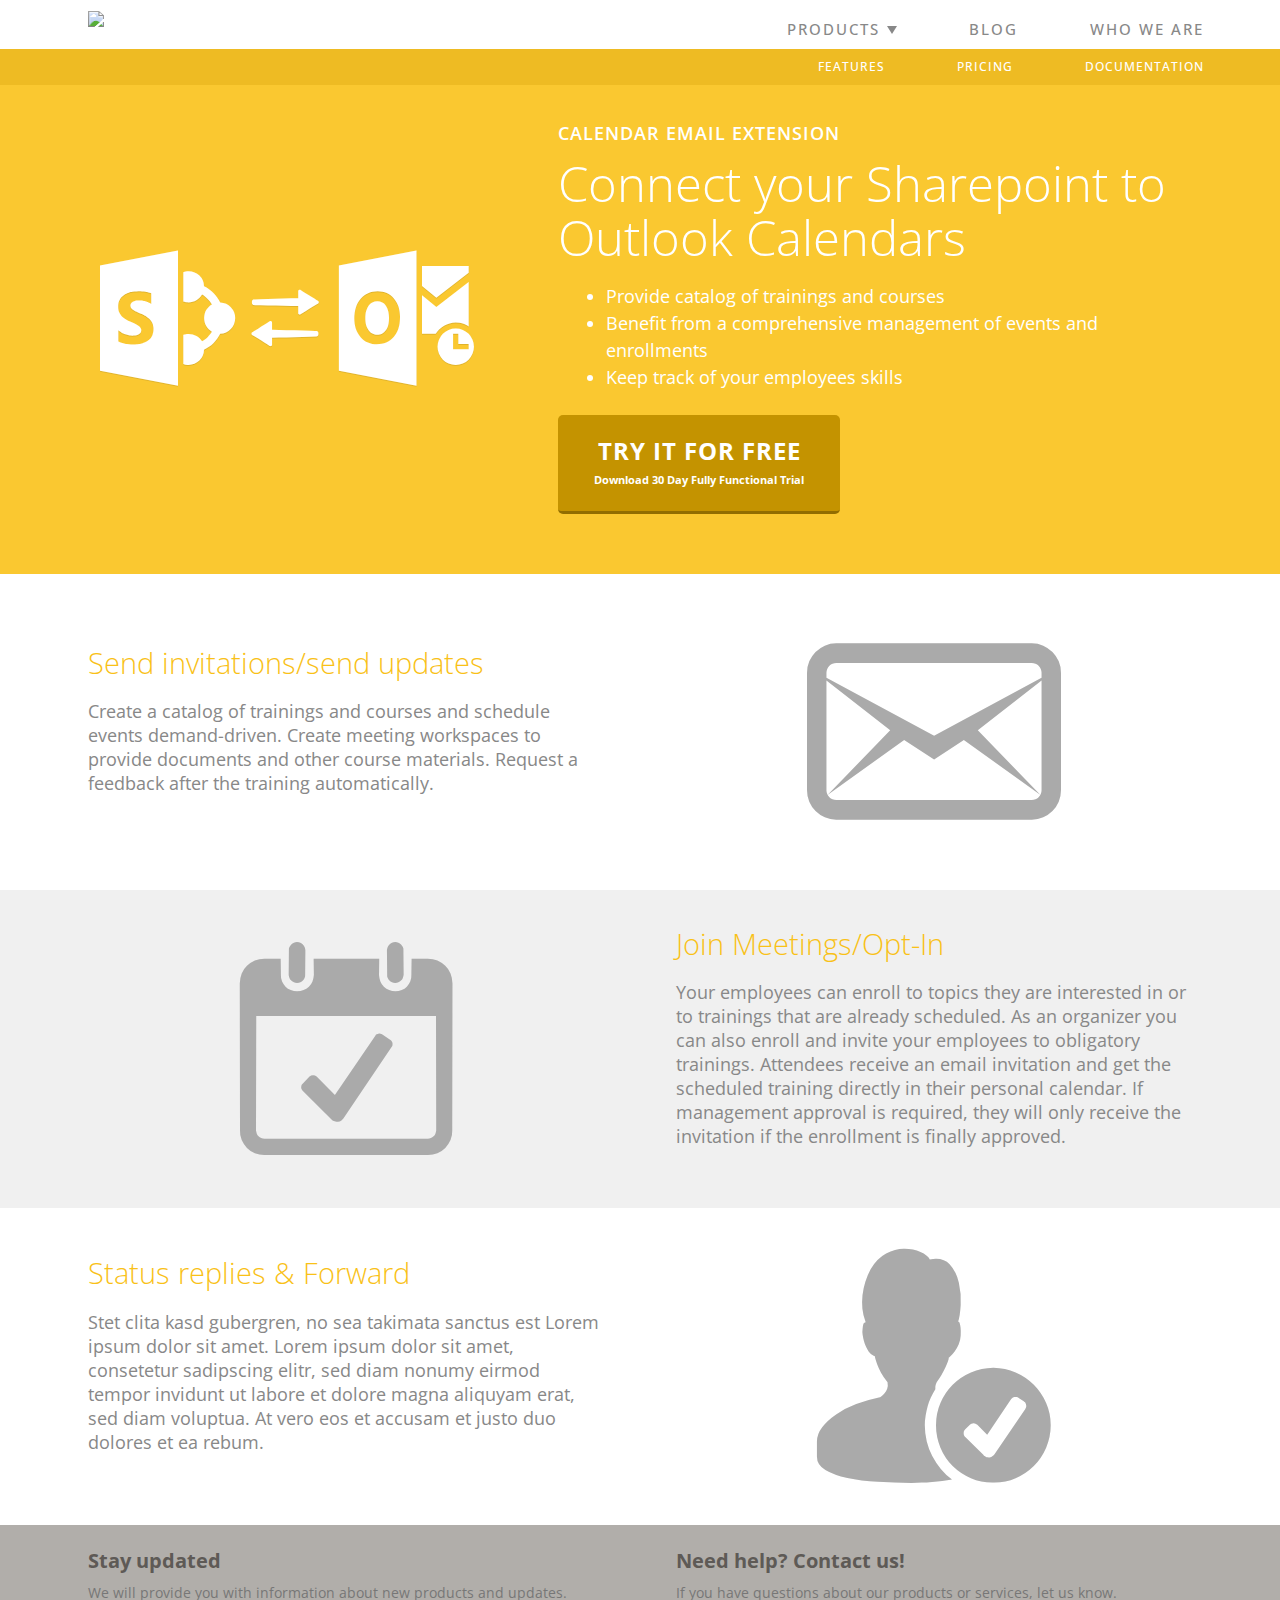
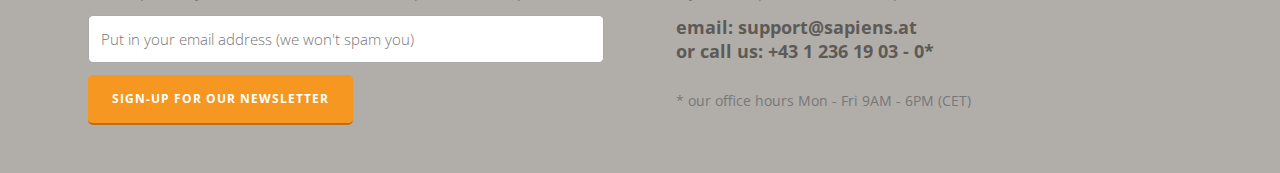
==== commit 1800c1a2: "bugs and font weights" ====
--- a/cee.html
+++ b/cee.html
@@ -6,7 +6,7 @@
 
     <title>GRID TEST</title>
 
-    <link href='http://fonts.googleapis.com/css?family=Open+Sans:300,600&subset=latin' rel='stylesheet' type='text/css'>
+    <link href='http://fonts.googleapis.com/css?family=Open+Sans:400,300,600&subset=latin' rel='stylesheet' type='text/css'>
     <link rel="stylesheet" href="stylesheets/style.css"/>
   </head>
 
@@ -52,8 +52,8 @@
           <div class="grid">
             <div class="grid__item  one-whole">
                   <ul class="nav nav--second nav--block ">
-                      <li><a href=#>Features</a></li>
-                      <li><a href=#>Pricing</a></li>
+                      <li><a href="cee.html">Features</a></li>
+                      <li><a href="cee_pricing.html">Pricing</a></li>
                       <li><a href=#>Documentation</a></li>
                   </ul>  
             </div>     
--- a/stylesheets/style.css
+++ b/stylesheets/style.css
@@ -3983,7 +3983,7 @@
 /* line 121, ../sass/style.scss */
 .nav--main {
   font-size: 0.824em;
-  font-weight: 100;
+  font-weight: 400;
   margin-top: 10px;
   text-transform: uppercase;
   float: right;
@@ -4038,7 +4038,7 @@
   color: #f00;
   text-decoration: none;
   font-size: 1em;
-  font-weight: 100;
+  font-weight: 400;
   margin-top: 1em;
   float: right;
   margin: 0;
@@ -4273,17 +4273,17 @@
   color: #FFF;
   font-size: 18px;
   line-height: 1.5;
-  font-weight: 300;
+  font-weight: 400;
 }
 
 /* line 362, ../sass/style.scss */
 .kilo {
   color: #FFF;
-  font-weight: 100;
+  font-weight: 300;
   line-height: 1.1;
-  font-size: 47.123px;
+  font-size: 49px;
   font-family: 'Open Sans', sans-serif;
-  font-weight: 100;
+  font-weight: 300;
   text-rendering: optimizeLegibility;
   margin-bottom: 18px;
 }
@@ -4323,8 +4323,8 @@
 
 /* line 409, ../sass/style.scss */
 p.description {
-  color: #666;
-  font-weight: 100;
+  color: #888;
+  font-weight: 400;
 }
 
 /* line 416, ../sass/style.scss */
@@ -4383,7 +4383,7 @@
 
 /* line 469, ../sass/style.scss */
 .btn--product-lfwp {
-  background-color: #0e65c8;
+  background-color: #1966bd;
   border-bottom: 3px solid #004da3;
 }
 
@@ -4408,39 +4408,212 @@
   letter-spacing: 1px;
   text-transform: uppercase;
   font-weight: 700;
-}
-
-/* line 501, ../sass/style.scss */
-.btn--product-etm:hover {
-  background-color: #719d00;
-}
-
-/* line 506, ../sass/style.scss */
-.btn--product-cee:hover {
+  border-bottom: 2px solid #B96F13;
+}
+
+/* line 502, ../sass/style.scss */
+.btn--product-etm:hover, .btn_pricing_etm:hover {
+  background-color: #5e8400;
+}
+
+/* line 507, ../sass/style.scss */
+.btn--product-cee:hover, .btn_pricing_cee:hover {
   background-color: #d8a300;
 }
 
-/* line 510, ../sass/style.scss */
-.btn--product-lfwp:hover {
-  background-color: #106fdb;
-}
-
-/* line 518, ../sass/style.scss */
+/* line 511, ../sass/style.scss */
+.btn--product-lfwp:hover, .btn_pricing_lfwp:hover {
+  background-color: #2e73c2;
+}
+
+/* line 519, ../sass/style.scss */
 .btn--product-etm:active {
   background-color: #35460a;
 }
 
-/* line 523, ../sass/style.scss */
+/* line 524, ../sass/style.scss */
 .btn--product-cee:active {
   background-color: #775a00;
 }
 
-/* line 528, ../sass/style.scss */
+/* line 529, ../sass/style.scss */
 .btn--subtext {
   font-size: 11.125px;
   margin-top: -1em;
   text-transform: none;
   letter-spacing: normal;
+}
+
+/* line 541, ../sass/style.scss */
+.pricing {
+  color: #666;
+}
+
+/* line 545, ../sass/style.scss */
+.pricing_h1-etm, .pricing_h1-lfwp, .pricing_h1-cee {
+  font-size: 49px;
+  font-weight: 100;
+  margin: 12px 0 24px;
+}
+
+/* line 552, ../sass/style.scss */
+.pricing_h1-etm, .pricing_h2-etm {
+  color: #96c129;
+}
+
+/* line 556, ../sass/style.scss */
+.pricing_h1-lfwp, .pricing_h2-lfwp {
+  color: #488dda;
+}
+
+/* line 559, ../sass/style.scss */
+.pricing_h1-cee, .pricing_h2-cee {
+  color: #f9c117;
+}
+
+/* line 564, ../sass/style.scss */
+.pricing_cell-etm, .pricing_cell-lfwp, .pricing_cell-cee {
+  background-color: white;
+  font-weight: 100;
+  margin-bottom: 48px;
+}
+
+/* line 570, ../sass/style.scss */
+.pricing_cell-etm h2, .pricing_cell-lfwp h2, .pricing_cell-cee h2 {
+  background-color: #a5d330;
+  color: white;
+  text-align: center;
+  margin-bottom: 0;
+  line-height: 160%;
+  font-weight: 100;
+}
+
+/* line 579, ../sass/style.scss */
+.pricing_cell-etm h2 {
+  background-color: #a5d330;
+}
+
+/* line 583, ../sass/style.scss */
+.pricing_cell-lfwp h2 {
+  background-color: #5d9adf;
+}
+
+/* line 587, ../sass/style.scss */
+.pricing_cell-cee h2 {
+  background-color: #fac830;
+}
+
+/* line 592, ../sass/style.scss */
+.pricing_cell-etm h3, .pricing_cell-lfwp h3, .pricing_cell-cee h3 {
+  background-color: #91b535;
+  color: white;
+  text-align: center;
+  margin-bottom: 0;
+  font-weight: 100;
+  line-height: 160%;
+  font-size: 49px;
+  letter-spacing: -3px;
+}
+
+/* line 603, ../sass/style.scss */
+.pricing_cell-etm h3 {
+  background-color: #91b535;
+}
+
+/* line 607, ../sass/style.scss */
+.pricing_cell-cee h3 {
+  background-color: #eebb23;
+}
+
+/* line 611, ../sass/style.scss */
+.pricing_cell-lfwp h3 {
+  background-color: #538ecf;
+}
+
+/* line 616, ../sass/style.scss */
+.pricing_cell-etm ul, .pricing_cell-cee ul, .pricing_cell-lfwp ul {
+  margin: 0;
+  font-weight: 400;
+}
+
+/* line 621, ../sass/style.scss */
+.pricing_cell-etm li, .pricing_cell-cee li, .pricing_cell-lfwp li {
+  text-align: center;
+  list-style-type: none;
+  padding: 24px 0;
+  color: #888;
+}
+
+/* line 628, ../sass/style.scss */
+.pricing_cell-etm li {
+  background-color: #ecf2dd;
+}
+
+/* line 632, ../sass/style.scss */
+.pricing_cell-cee li {
+  background-color: #fbf5e2;
+}
+
+/* line 635, ../sass/style.scss */
+.pricing_cell-lfwp li {
+  background-color: #e8eff7;
+}
+
+/* line 640, ../sass/style.scss */
+.pricing_cell-etm li:nth-child(odd), .pricing_cell-cee li:nth-child(odd), .pricing_cell-lfwp li:nth-child(odd) {
+  text-align: center;
+  list-style-type: none;
+  padding: 24px 0;
+  background: white;
+}
+
+/* line 649, ../sass/style.scss */
+.btn_container {
+  background: #CFCFCF;
+  text-align: center;
+  padding: 12px;
+}
+
+/* line 655, ../sass/style.scss */
+.btn_pricing_etm, .btn_pricing_cee, .btn_pricing_lfwp {
+  font-weight: 100;
+  border: rgba(128, 128, 128, 0.2);
+  color: #FFF;
+  padding: 12px 24px;
+  /*-webkit-border-radius: 10px;
+  -moz-border-radius: 10px;
+  -ms-border-radius: 10px;
+  -o-border-radius: 10px;
+  border-radius: 10px;*/
+  -webkit-transition: all 0.2s ease-in-out;
+  -moz-transition: all 0.2s ease-in-out;
+  -o-transition: all 0.2s ease-in-out;
+  transition: all 0.2s ease-in-out;
+  line-height: 1;
+  text-align: center;
+  font-size: 14px;
+  letter-spacing: 1px;
+  font-weight: 600;
+  border-radius: 5px	!important;
+  text-transform: uppercase;
+}
+
+/* line 678, ../sass/style.scss */
+.btn_pricing_etm {
+  background-color: #759720;
+  border-bottom: 3px solid #4c6a00;
+}
+
+/* line 684, ../sass/style.scss */
+.btn_pricing_cee {
+  background-color: #d8a405;
+  border-bottom: 3px solid #a67e04;
+}
+
+/* line 690, ../sass/style.scss */
+.btn_pricing_lfwp {
+  background-color: #2873c8;
+  border-bottom: 3px solid #1f5b9d;
 }
 
 /** FONT ICONS CSS **/
@@ -4452,7 +4625,7 @@
   font-style: normal;
 }
 
-/* line 558, ../sass/style.scss */
+/* line 722, ../sass/style.scss */
 [class^="icon-"], [class*=" icon-"] {
   font-family: 'icomoon';
   speak: none;
@@ -4466,110 +4639,110 @@
   -moz-osx-font-smoothing: grayscale;
 }
 
-/* line 574, ../sass/style.scss */
+/* line 738, ../sass/style.scss */
 .icon-etm_main_2 {
   font-size: 12.5em;
   color: white;
   text-shadow: 0px 1px 0px rgba(0, 0, 0, 0.1);
 }
 
-/* line 580, ../sass/style.scss */
+/* line 744, ../sass/style.scss */
 .icon-cee_main {
   font-size: 7.5em;
   color: white;
   text-shadow: 0px 1px 0px rgba(0, 0, 0, 0.1);
 }
 
-/* line 586, ../sass/style.scss */
+/* line 750, ../sass/style.scss */
 .icon-lfwp_main {
   font-size: 14.5em;
   color: white;
   text-shadow: 0px 1px 0px rgba(0, 0, 0, 0.1);
 }
 
-/* line 598, ../sass/style.scss */
+/* line 762, ../sass/style.scss */
 .icon-etm_catalogue, .icon-etm_cal_sync, .icon-etm_question, .icon-etm_certificate, .icon-etm_satellite, .icon-cee_send_invite, .icon-cee_join_meetings, .icon-cee_status_reply, .icon-lfwp_excel, .icon-lwfp_multi_filter, .icon-lfwp_magic-filter, .icon-lfwp_tacho, .icon-lfwp_datepicker {
   font-size: 13em;
   line-height: 125%;
   color: #AAA;
 }
 
-/* line 606, ../sass/style.scss */
+/* line 770, ../sass/style.scss */
 .icon-lfwp_tacho:before {
   content: "\e600";
 }
 
-/* line 609, ../sass/style.scss */
+/* line 773, ../sass/style.scss */
 .icon-cee_send_invite:before {
   content: "\e601";
 }
 
-/* line 612, ../sass/style.scss */
+/* line 776, ../sass/style.scss */
 .icon-cee_main:before {
   content: "\e603";
 }
 
-/* line 615, ../sass/style.scss */
+/* line 779, ../sass/style.scss */
 .icon-lwfp_multi_filter:before {
   content: "\e605";
 }
 
-/* line 618, ../sass/style.scss */
+/* line 782, ../sass/style.scss */
 .icon-lfwp_excel:before {
   content: "\e606";
 }
 
-/* line 621, ../sass/style.scss */
+/* line 785, ../sass/style.scss */
 .icon-cee_join_meetings:before {
   content: "\e607";
 }
 
-/* line 624, ../sass/style.scss */
+/* line 788, ../sass/style.scss */
 .icon-cee_status_reply:before {
   content: "\e608";
 }
 
-/* line 627, ../sass/style.scss */
+/* line 791, ../sass/style.scss */
 .icon-lfwp_magic-filter:before {
   content: "\e609";
 }
 
-/* line 630, ../sass/style.scss */
+/* line 794, ../sass/style.scss */
 .icon-etm_certificate:before {
   content: "\e60a";
 }
 
-/* line 633, ../sass/style.scss */
+/* line 797, ../sass/style.scss */
 .icon-etm_catalogue:before {
   content: "\e60b";
 }
 
-/* line 636, ../sass/style.scss */
+/* line 800, ../sass/style.scss */
 .icon-etm_cal_sync:before {
   content: "\e60c";
 }
 
-/* line 639, ../sass/style.scss */
+/* line 803, ../sass/style.scss */
 .icon-etm_question:before {
   content: "\e60d";
 }
 
-/* line 642, ../sass/style.scss */
+/* line 806, ../sass/style.scss */
 .icon-etm_satellite:before {
   content: "\e60e";
 }
 
-/* line 645, ../sass/style.scss */
+/* line 809, ../sass/style.scss */
 .icon-etm_main_2:before {
   content: "\e60f";
 }
 
-/* line 648, ../sass/style.scss */
+/* line 812, ../sass/style.scss */
 .icon-lfwp_datepicker:before {
   content: "\e602";
 }
 
-/* line 651, ../sass/style.scss */
+/* line 815, ../sass/style.scss */
 .icon-lfwp_main:before {
   content: "\e604";
 }
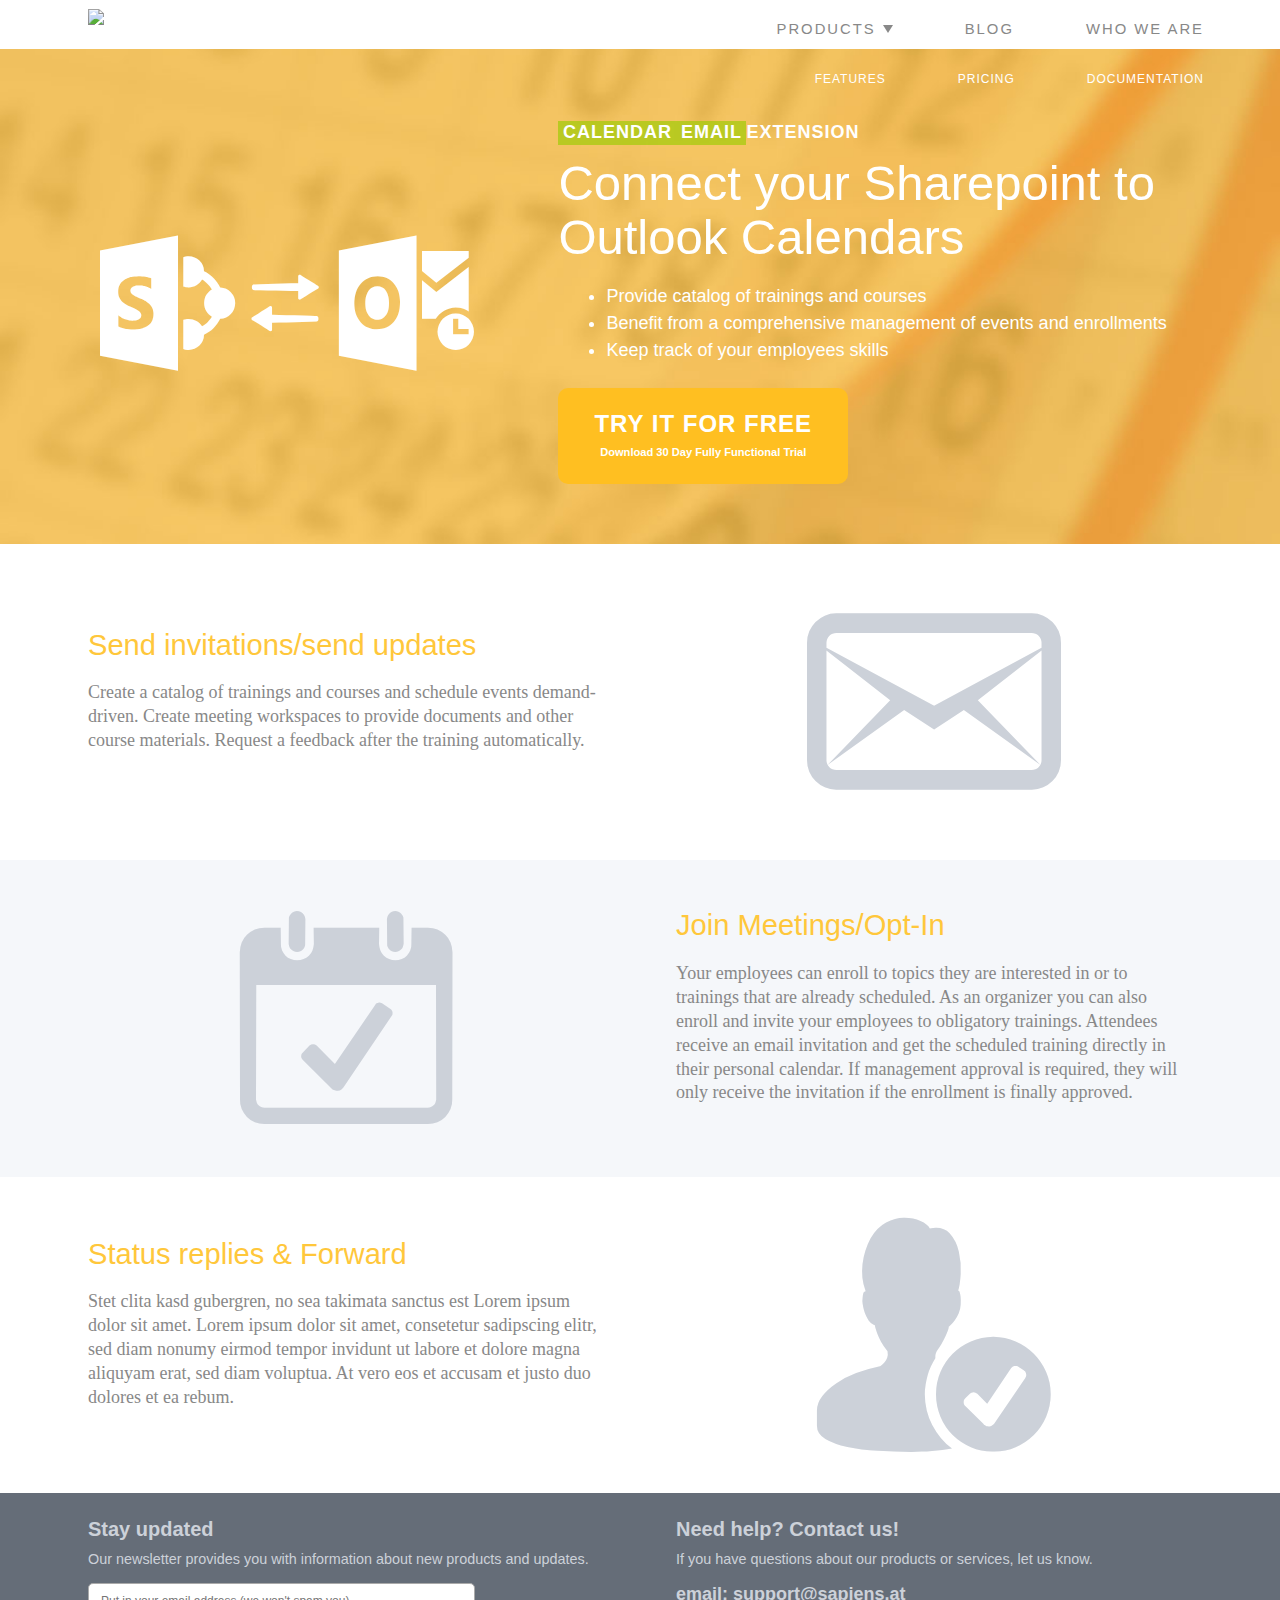
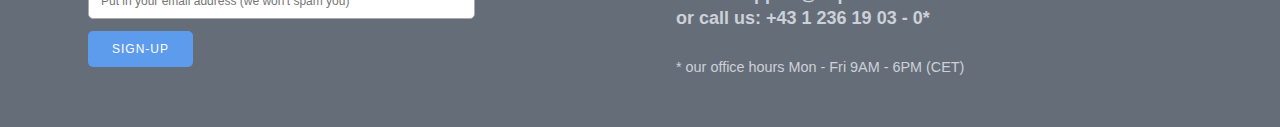
==== commit 5ab84781: "index + vieles an CSS" ====
--- a/cee.html
+++ b/cee.html
@@ -47,8 +47,15 @@
 
 
 <!-- SECONDARY NAVIGATION -->
+<!--
 <section class="sect-second-cee">
-     <div class="wrapper">
+    
+</section>
+-->
+
+<!-- PRODUCT -->
+<section class="sect-product-cee sect_island" style="background:url(img/CEE_BG.jpg) no-repeat center center fixed;background-size:cover;">
+ <div class="wrapper">
           <div class="grid">
             <div class="grid__item  one-whole">
                   <ul class="nav nav--second nav--block ">
@@ -59,18 +66,20 @@
             </div>     
           </div>
         </div>
-</section>
-
-
-<!-- PRODUCT -->
-<section class="sect-product-cee sect_island">
         <div class="wrapper">
           <div class="grid grid--middle">
              <div class="grid__item  two-fifths palm-one-whole centered">
                           <span class="icon-cee_main island"></span>
               </div><div class="grid__item  three-fifths palm-one-whole">
                 <div class="island">
-                  <h1 class="product">Calendar Email Extension</h1> 
+                  <h1 class="product"><span style="float: left;
+padding: 0 .25em;
+background: rgba(153,204,0,.65);
+margin-bottom: .15em;">Calendar</span>
+<span style="float: left;
+padding: 0 .25em;
+background: rgba(153,204,0,.65);
+margin-bottom: .15em;">Email</span> Extension</h1> 
                   <h2 class="kilo">Connect your Sharepoint to Outlook Calendars</h2>
                   <ul class="product">
                     <li>Provide catalog of trainings and courses</li>
@@ -110,7 +119,7 @@
 </section>
 
 
-<section class="sect_island" style="background:#f0f0f0;">
+<section class="sect_island" style="background:#f5f7fa;">
       <div class="wrapper">
           <div class="grid grid--middle">
              <div class="grid__item  one-half palm-one-whole centered">
@@ -162,24 +171,24 @@
 
 
 
-<section  style="background:#B1AEAA; color:#5E5A56;">
+<section class="sect_foot">
       <div class="wrapper">
           <div class="grid">
             <div class="grid__item one-half palm-one-whole">
               <div class="island">
                   <h4 style="margin-bottom:6px;">Stay updated</h4>
-                  <small style="color:#777;">We will provide you with information about new products and updates.<br></small>
+                  <small>Our newsletter provides you with information about new products and updates.<br></small>
                    <input type="text" value="" placeholder="Put in your email address (we won't spam you)" class="form-control">
-                   <a href="#" class="btn btn--newsletter">Sign-Up for our Newsletter</span></a>  
+                   <a href="#" class="btn btn--newsletter">Sign-Up</span></a>  
               </div>
             </div><div class="grid__item one-half palm-one-whole">
               <div class="island">
                 <h4 style="margin-bottom:6px;">Need help? Contact us!</h4>
-                <small style="color:#777;">If you have questions about our products or services, let us know.</small>
-
-                <p style="margin:12px 0 0 0; font-weight:700;">email: support@sapiens.at</p>
-                <p style="margin-top:12px 0 0 0; font-weight:700;">or call us: +43 1 236 19 03 - 0*</p>
-                <small style="color:#777;margin-top:0">* our office hours Mon - Fri 9AM - 6PM (CET)</small>
+                  <small>If you have questions about our products or services, let us know.</small>
+
+                  <p style="margin:12px 0 0 0; font-weight:700;">email: support@sapiens.at</p>
+                  <p style="margin-top:12px 0 0 0; font-weight:700;">or call us: +43 1 236 19 03 - 0*</p>
+                  <small>* our office hours Mon - Fri 9AM - 6PM (CET)</small>
 
 
               </div>
--- a/stylesheets/style.css
+++ b/stylesheets/style.css
@@ -38,22 +38,22 @@
 /**
  * Place any variables that should override inuit.css’ defaults here.
  */
-/* line 65, ../sass/_vars.scss */
+/* line 66, ../sass/_vars.scss */
 .grid--middle > .grid__item, .grid--middle > .content, .grid--middle > .sub-content, .grid--middle > .footer__item {
   vertical-align: middle;
 }
 
-/* line 69, ../sass/_vars.scss */
+/* line 70, ../sass/_vars.scss */
 .grid--bottom > .grid__item, .grid--bottom > .content, .grid--bottom > .sub-content, .grid--bottom > .footer__item {
   vertical-align: bottom;
 }
 
-/* line 74, ../sass/_vars.scss */
+/* line 75, ../sass/_vars.scss */
 h1 {
   font-weight: 100;
 }
 
-/* line 78, ../sass/_vars.scss */
+/* line 79, ../sass/_vars.scss */
 .greybox {
   font-family: 'Open Sans', sans-serif !important;
   font-weight: 100;
@@ -859,7 +859,7 @@
 \*------------------------------------*/
 /* line 4, ../../../../../Library/Ruby/Gems/2.0.0/gems/compass-inuit-5.0.2/stylesheets/compass-inuit/base/_main.scss */
 html {
-  font: 1.125em/1.33333 "Open Sans", sans-serif;
+  font: 1.125em/1.33333 "Segoe UI", "Segoe", "Segoe WP", "Calibri", "Tahoma", "Verdana", "Arial", "sans-serif";
   overflow-y: scroll;
   min-height: 100%;
 }
@@ -1798,6 +1798,62 @@
 }
 
 /*------------------------------------*\
+    $COLUMNS
+\*------------------------------------*/
+/**
+ * Here we can set elements in columns of text using CSS3, e.g.:
+ *
+   <p class=text-cols--2>
+ *
+ * Demo: jsfiddle.net/inuitcss/E26Yd
+ *
+ */
+/* line 14, ../../../../../Library/Ruby/Gems/2.0.0/gems/compass-inuit-5.0.2/stylesheets/compass-inuit/objects/_columns.scss */
+.text-cols--2, .text-cols--3, .text-cols--4, .text-cols--5 {
+  -webkit-column-gap: 24px;
+  -moz-column-gap: 24px;
+  -ms-column-gap: 24px;
+  -o-column-gap: 24px;
+  column-gap: 24px;
+}
+
+/* line 17, ../../../../../Library/Ruby/Gems/2.0.0/gems/compass-inuit-5.0.2/stylesheets/compass-inuit/objects/_columns.scss */
+.text-cols--2 {
+  -webkit-column-count: 2;
+  -moz-column-count: 2;
+  -ms-column-count: 2;
+  -o-column-count: 2;
+  column-count: 2;
+}
+
+/* line 18, ../../../../../Library/Ruby/Gems/2.0.0/gems/compass-inuit-5.0.2/stylesheets/compass-inuit/objects/_columns.scss */
+.text-cols--3 {
+  -webkit-column-count: 3;
+  -moz-column-count: 3;
+  -ms-column-count: 3;
+  -o-column-count: 3;
+  column-count: 3;
+}
+
+/* line 19, ../../../../../Library/Ruby/Gems/2.0.0/gems/compass-inuit-5.0.2/stylesheets/compass-inuit/objects/_columns.scss */
+.text-cols--4 {
+  -webkit-column-count: 4;
+  -moz-column-count: 4;
+  -ms-column-count: 4;
+  -o-column-count: 4;
+  column-count: 4;
+}
+
+/* line 20, ../../../../../Library/Ruby/Gems/2.0.0/gems/compass-inuit-5.0.2/stylesheets/compass-inuit/objects/_columns.scss */
+.text-cols--5 {
+  -webkit-column-count: 5;
+  -moz-column-count: 5;
+  -ms-column-count: 5;
+  -o-column-count: 5;
+  column-count: 5;
+}
+
+/*------------------------------------*\
     $NAV
 \*------------------------------------*/
 /**
@@ -3994,12 +4050,11 @@
 .nav--main > li > a {
   color: #888888;
   text-decoration: none;
-  font-family: 'Open Sans', sans-serif;
-  font-weight: 500;
+  font-family: "Segoe UI","Segoe","Segoe WP","Calibri", "Tahoma","Verdana","Arial","sans-serif";
   letter-spacing: 2px;
 }
 
-/* line 141, ../sass/style.scss */
+/* line 140, ../sass/style.scss */
 .nav--main > li > a:hover {
   background: #f2f2f2;
   -webkit-transition: all 0.3s ease-out;
@@ -4013,27 +4068,27 @@
   border-radius: 5px;
 }
 
-/* line 151, ../sass/style.scss */
+/* line 150, ../sass/style.scss */
 .sect-second-etm {
-  background-color: #91b535;
-}
-
-/* line 155, ../sass/style.scss */
+  background-color: #93c35f;
+}
+
+/* line 154, ../sass/style.scss */
 .sect-second-cee {
-  background-color: #eebb23;
-}
-
-/* line 160, ../sass/style.scss */
+  background-color: #f5c244;
+}
+
+/* line 159, ../sass/style.scss */
 .sect-second-lfwp {
-  background-color: #538ecf;
-}
-
-/* line 164, ../sass/style.scss */
+  background-color: #f16042;
+}
+
+/* line 163, ../sass/style.scss */
 .sect_island {
   padding: 12px 0;
 }
 
-/* line 169, ../sass/style.scss */
+/* line 168, ../sass/style.scss */
 .nav--second {
   color: #f00;
   text-decoration: none;
@@ -4044,17 +4099,17 @@
   margin: 0;
 }
 
-/* line 180, ../sass/style.scss */
+/* line 179, ../sass/style.scss */
 .nav--main > li {
   padding-right: 48px;
 }
 
-/* line 184, ../sass/style.scss */
+/* line 183, ../sass/style.scss */
 .nav--main > li:last-child {
   padding-right: 0;
 }
 
-/* line 188, ../sass/style.scss */
+/* line 187, ../sass/style.scss */
 .caret {
   display: inline-block;
   width: 0;
@@ -4069,17 +4124,17 @@
   margin-top: -3px;
 }
 
-/* line 202, ../sass/style.scss */
+/* line 201, ../sass/style.scss */
 .nav--second > li {
   padding-right: 48px;
 }
 
-/* line 206, ../sass/style.scss */
+/* line 205, ../sass/style.scss */
 .nav--second > li:last-child {
   padding-right: 0;
 }
 
-/* line 210, ../sass/style.scss */
+/* line 209, ../sass/style.scss */
 .nav--second > li > a {
   color: #FFF;
   font-size: 12px;
@@ -4089,7 +4144,7 @@
   letter-spacing: 1px;
 }
 
-/* line 219, ../sass/style.scss */
+/* line 218, ../sass/style.scss */
 .nav--second > li > a:hover {
   background: rgba(0, 0, 0, 0.1);
   -webkit-transition: all 0.3s ease-out;
@@ -4098,24 +4153,29 @@
   transition: all 0.3s ease-out;
 }
 
-/* line 225, ../sass/style.scss */
+/* line 223, ../sass/style.scss */
+.nav--second > li.current_page_item > a {
+  background: rgba(0, 0, 0, 0.2);
+}
+
+/* line 227, ../sass/style.scss */
 .nav--fit > li > a {
   display: block;
 }
 
-/* line 229, ../sass/style.scss */
+/* line 231, ../sass/style.scss */
 .flyout {
   overflow: inherit;
 }
 
-/* line 231, ../sass/style.scss */
+/* line 233, ../sass/style.scss */
 .flyout__content {
   background: #fff;
   box-shadow: 0 1px 5px rgba(0, 0, 0, 0.5);
   border-radius: 5px;
 }
 
-/* line 237, ../sass/style.scss */
+/* line 239, ../sass/style.scss */
 .flyout__content > ul {
   margin: 0;
   list-style-type: none;
@@ -4124,7 +4184,7 @@
   padding: 6px 12px;
 }
 
-/* line 245, ../sass/style.scss */
+/* line 247, ../sass/style.scss */
 .flyout__content > ul > li {
   padding: 12px;
   -webkit-transition: background 0.3s ease-out;
@@ -4133,28 +4193,28 @@
   transition: background 0.3s ease-out;
 }
 
-/* line 251, ../sass/style.scss */
+/* line 253, ../sass/style.scss */
 .flyout__content > ul > li > a {
   text-decoration: none;
   color: #666;
 }
 
-/* line 256, ../sass/style.scss */
+/* line 258, ../sass/style.scss */
 .flyout__content > ul > li > a:active {
   color: black;
 }
 
-/* line 261, ../sass/style.scss */
+/* line 263, ../sass/style.scss */
 .flyout__content > ul > li:last-child {
   margin-bottom: 6px;
 }
 
-/* line 265, ../sass/style.scss */
+/* line 267, ../sass/style.scss */
 .flyout__content > ul > li:first-child {
   margin-top: 6px;
 }
 
-/* line 269, ../sass/style.scss */
+/* line 271, ../sass/style.scss */
 .flyout__content > ul > li:hover {
   background: #f2f2f2;
   -webkit-border-radius: 5px;
@@ -4164,12 +4224,12 @@
   border-radius: 5px;
 }
 
-/* line 275, ../sass/style.scss */
+/* line 277, ../sass/style.scss */
 .flyout__content > ul > li:active {
   background: #EEEEEE;
 }
 
-/* line 279, ../sass/style.scss */
+/* line 281, ../sass/style.scss */
 li.li-etm:before {
   -webkit-border-radius: 5px;
   -moz-border-radius: 5px;
@@ -4177,12 +4237,12 @@
   -o-border-radius: 5px;
   border-radius: 5px;
   content: "";
-  background: #a5d330;
+  background: #a0d468;
   padding: 0 10px;
   margin-right: 9px;
 }
 
-/* line 287, ../sass/style.scss */
+/* line 289, ../sass/style.scss */
 li.li-cee:before {
   -webkit-border-radius: 5px;
   -moz-border-radius: 5px;
@@ -4190,12 +4250,12 @@
   -o-border-radius: 5px;
   border-radius: 5px;
   content: "";
-  background: #fac830;
+  background: #ffce54;
   padding: 0 10px;
   margin-right: 9px;
 }
 
-/* line 295, ../sass/style.scss */
+/* line 297, ../sass/style.scss */
 li.li-lfwp:before {
   -webkit-border-radius: 5px;
   -moz-border-radius: 5px;
@@ -4203,12 +4263,12 @@
   -o-border-radius: 5px;
   border-radius: 5px;
   content: "";
-  background: #5d9adf;
+  background: #fc6e51;
   padding: 0 10px;
   margin-right: 9px;
 }
 
-/* line 304, ../sass/style.scss */
+/* line 306, ../sass/style.scss */
 li.li-jfc:before {
   -webkit-border-radius: 5px;
   -moz-border-radius: 5px;
@@ -4221,7 +4281,7 @@
   margin-right: 9px;
 }
 
-/* line 312, ../sass/style.scss */
+/* line 314, ../sass/style.scss */
 li.li-sql:before {
   -webkit-border-radius: 5px;
   -moz-border-radius: 5px;
@@ -4235,40 +4295,106 @@
 }
 
 /**
+
+	INDEX/HOME
+
+**/
+/* line 330, ../sass/style.scss */
+.index__banner {
+  background: url(../img/index_BG.png) no-repeat center center fixed;
+  background-size: cover;
+  margin-top: 24px;
+}
+
+/* line 337, ../sass/style.scss */
+.index_product_grid {
+  margin-top: 24px;
+}
+
+/* line 341, ../sass/style.scss */
+.index__products {
+  margin-top: 48px;
+  font-size: 32px;
+  font-weight: 100;
+  font-family: "wf_SegoeUILight","wf_SegoeUI","Segoe UI Light","Segoe WP Light","Segoe UI","Segoe","Segoe WP","Calibri", "Tahoma","Verdana","Arial","sans-serif";
+}
+
+/* line 349, ../sass/style.scss */
+.index__box {
+  text-align: left;
+}
+
+/* line 354, ../sass/style.scss */
+.index__box__desc {
+  background: rgba(0, 0, 0, 0.1);
+  padding: 24px 24px 6px 24px;
+}
+
+/* line 359, ../sass/style.scss */
+.index__box h4 {
+  color: white;
+  text-align: left;
+  margin-bottom: 12px;
+}
+
+/* line 365, ../sass/style.scss */
+.index__box p {
+  color: white;
+  text-align: left;
+}
+
+/* line 370, ../sass/style.scss */
+.index__box__cee {
+  background-color: #ffce54;
+  text-align: center;
+}
+
+/* line 375, ../sass/style.scss */
+.index__box__lfwp {
+  background-color: #fc6e51;
+  text-align: center;
+}
+
+/* line 381, ../sass/style.scss */
+.index__box__etm {
+  background-color: #a0d468;
+  text-align: center;
+}
+
+/**
 	PRODUCT SITES
 
 **/
-/* line 324, ../sass/style.scss */
+/* line 392, ../sass/style.scss */
 .sect-product-etm {
-  background-color: #a5d330;
-}
-
-/* line 329, ../sass/style.scss */
+  background-color: #a0d468;
+}
+
+/* line 397, ../sass/style.scss */
 .sect-product-cee {
-  background-color: #fac830;
-}
-
-/* line 334, ../sass/style.scss */
+  background-color: #ffce54;
+}
+
+/* line 402, ../sass/style.scss */
 .sect-product-lfwp {
-  background-color: #5d9adf;
-}
-
-/* line 340, ../sass/style.scss */
+  background-color: #fc6e51;
+}
+
+/* line 408, ../sass/style.scss */
 h1.product {
   color: #FFF;
   font-size: 18px;
   text-transform: uppercase;
-  font-weight: 100;
+  font-weight: bold;
   margin-bottom: 14.833px;
-  font-family: 'Open Sans', sans-serif;
-  font-weight: 600;
+  font-family: "wf_SegoeUILight","wf_SegoeUI","Segoe UI Light","Segoe WP Light","Segoe UI","Segoe","Segoe WP","Calibri", "Tahoma","Verdana","Arial","sans-serif";
   text-transform: normal;
   text-rendering: optimizeLegibility;
   margin-bottom: 12px;
   letter-spacing: 1px;
 }
 
-/* line 355, ../sass/style.scss */
+/* line 422, ../sass/style.scss */
 ul.product {
   color: #FFF;
   font-size: 18px;
@@ -4276,77 +4402,89 @@
   font-weight: 400;
 }
 
-/* line 362, ../sass/style.scss */
+/* line 429, ../sass/style.scss */
 .kilo {
   color: #FFF;
-  font-weight: 300;
   line-height: 1.1;
   font-size: 49px;
-  font-family: 'Open Sans', sans-serif;
-  font-weight: 300;
+  font-family: "wf_SegoeUILight","wf_SegoeUI","Segoe UI Light","Segoe WP Light","Segoe UI","Segoe","Segoe WP","Calibri", "Tahoma","Verdana","Arial","sans-serif";
+  font-weight: 100;
   text-rendering: optimizeLegibility;
   margin-bottom: 18px;
 }
 
-/* line 377, ../sass/style.scss */
+/* line 442, ../sass/style.scss */
+.mega {
+  color: #FFF;
+  font-weight: 100;
+  line-height: 1.1;
+  font-size: 60px;
+  font-family: "wf_SegoeUILight","wf_SegoeUI","Segoe UI Light","Segoe WP Light","Segoe UI","Segoe","Segoe WP","Calibri", "Tahoma","Verdana","Arial","sans-serif";
+  text-rendering: optimizeLegibility;
+  margin-bottom: 18px;
+}
+
+/* line 454, ../sass/style.scss */
 h3.description-etm {
-  color: #96c129;
+  color: #94ce54;
   font-size: 29.124px;
   font-weight: 500;
   line-height: 1.25;
-  font-family: 'Open Sans', sans-serif;
+  font-family: "wf_SegoeUILight","wf_SegoeUI","Segoe UI Light","Segoe WP Light","Segoe UI","Segoe","Segoe WP","Calibri", "Tahoma","Verdana","Arial","sans-serif";
   font-weight: 100;
   margin-bottom: 18px;
 }
 
-/* line 389, ../sass/style.scss */
+/* line 466, ../sass/style.scss */
 h3.description-cee {
-  color: #f9c117;
+  color: #ffc73b;
   font-size: 29.124px;
   font-weight: 500;
   line-height: 1.25;
-  font-family: 'Open Sans', sans-serif;
+  font-family: "wf_SegoeUILight","wf_SegoeUI","Segoe UI Light","Segoe WP Light","Segoe UI","Segoe","Segoe WP","Calibri", "Tahoma","Verdana","Arial","sans-serif";
   font-weight: 100;
   margin-bottom: 18px;
 }
 
-/* line 399, ../sass/style.scss */
+/* line 476, ../sass/style.scss */
 h3.description-lfwp {
-  color: #488dda;
+  color: #fc5938;
   font-size: 29.124px;
   font-weight: 500;
   line-height: 1.25;
-  font-family: 'Open Sans', sans-serif;
+  font-family: "wf_SegoeUILight","wf_SegoeUI","Segoe UI Light","Segoe WP Light","Segoe UI","Segoe","Segoe WP","Calibri", "Tahoma","Verdana","Arial","sans-serif";
   font-weight: 100;
   margin-bottom: 18px;
 }
 
-/* line 409, ../sass/style.scss */
+/* line 486, ../sass/style.scss */
 p.description {
   color: #888;
-  font-weight: 400;
-}
-
-/* line 416, ../sass/style.scss */
+  font-family: 'Cambria', Georgia, serif;
+}
+
+/* line 492, ../sass/style.scss */
 .form-control {
   border: 1px solid #aaa;
   color: #34495e;
-  font-size: 15px;
+  font-size: 12px;
   margin-top: 12px;
   font-weight: 100;
-  width: 100%;
+  width: 75%;
+  float: none;
   padding: 12px;
   margin-right: 48px;
-  height: 48px;
+  height: 36px;
   -webkit-appearance: none;
   border-radius: 5px;
   -webkit-box-shadow: none;
   box-shadow: none;
   -webkit-transition: border .25s linear, color .25s linear, background-color .25s linear;
   transition: border .25s linear, color .25s linear, background-color .25s linear;
-}
-
-/* line 435, ../sass/style.scss */
+  cursor: text;
+}
+
+/* line 512, ../sass/style.scss */
 .btn--product-etm, .btn--product-cee, .btn--product-lfwp {
   background-color: #688914;
   border: rgba(128, 128, 128, 0.2);
@@ -4366,33 +4504,30 @@
   font-size: 24px;
   letter-spacing: 1px;
   font-weight: 700;
-  border-radius: 5px	!important;
-}
-
-/* line 458, ../sass/style.scss */
+  border-radius: 10px	!important;
+}
+
+/* line 535, ../sass/style.scss */
 .btn--product-etm {
-  background-color: #6c910c;
-  border-bottom: 3px solid #4c6a00;
-}
-
-/* line 463, ../sass/style.scss */
+  background-color: #6ebc1a;
+}
+
+/* line 540, ../sass/style.scss */
 .btn--product-cee {
-  background-color: #c49300;
-  border-bottom: 3px solid #916d00;
-}
-
-/* line 469, ../sass/style.scss */
+  background-color: #ffbf21;
+}
+
+/* line 546, ../sass/style.scss */
 .btn--product-lfwp {
-  background-color: #1966bd;
-  border-bottom: 3px solid #004da3;
-}
-
-/* line 479, ../sass/style.scss */
+  background-color: #e72700;
+}
+
+/* line 556, ../sass/style.scss */
 .btn--newsletter {
   margin-top: 12px;
-  background-color: #F59721;
+  background-color: #5D9CEC;
   color: #FFF;
-  padding: 18px 24px;
+  padding: 12px 24px;
   -webkit-border-radius: 10px;
   -moz-border-radius: 10px;
   -ms-border-radius: 10px;
@@ -4407,36 +4542,35 @@
   font-size: 12px;
   letter-spacing: 1px;
   text-transform: uppercase;
-  font-weight: 700;
-  border-bottom: 2px solid #B96F13;
-}
-
-/* line 502, ../sass/style.scss */
+  font-family: "Segoe UI Bold","Segoe","Segoe WP","Calibri", "Tahoma","Verdana","Arial","sans-serif";
+}
+
+/* line 581, ../sass/style.scss */
 .btn--product-etm:hover, .btn_pricing_etm:hover {
-  background-color: #5e8400;
-}
-
-/* line 507, ../sass/style.scss */
+  background-color: #62bd00;
+}
+
+/* line 586, ../sass/style.scss */
 .btn--product-cee:hover, .btn_pricing_cee:hover {
-  background-color: #d8a300;
-}
-
-/* line 511, ../sass/style.scss */
+  background-color: #f7b000;
+}
+
+/* line 590, ../sass/style.scss */
 .btn--product-lfwp:hover, .btn_pricing_lfwp:hover {
-  background-color: #2e73c2;
-}
-
-/* line 519, ../sass/style.scss */
+  background-color: #f4340c;
+}
+
+/* line 598, ../sass/style.scss */
 .btn--product-etm:active {
-  background-color: #35460a;
-}
-
-/* line 524, ../sass/style.scss */
+  background-color: #467218;
+}
+
+/* line 603, ../sass/style.scss */
 .btn--product-cee:active {
-  background-color: #775a00;
-}
-
-/* line 529, ../sass/style.scss */
+  background-color: #a17300;
+}
+
+/* line 608, ../sass/style.scss */
 .btn--subtext {
   font-size: 11.125px;
   margin-top: -1em;
@@ -4444,43 +4578,49 @@
   letter-spacing: normal;
 }
 
-/* line 541, ../sass/style.scss */
+/* line 618, ../sass/style.scss */
+.sect_foot {
+  background-color: #656d78;
+  color: #ccd1d9;
+}
+
+/* line 627, ../sass/style.scss */
 .pricing {
   color: #666;
 }
 
-/* line 545, ../sass/style.scss */
+/* line 631, ../sass/style.scss */
 .pricing_h1-etm, .pricing_h1-lfwp, .pricing_h1-cee {
   font-size: 49px;
   font-weight: 100;
   margin: 12px 0 24px;
 }
 
-/* line 552, ../sass/style.scss */
+/* line 638, ../sass/style.scss */
 .pricing_h1-etm, .pricing_h2-etm {
-  color: #96c129;
-}
-
-/* line 556, ../sass/style.scss */
+  color: #94ce54;
+}
+
+/* line 642, ../sass/style.scss */
 .pricing_h1-lfwp, .pricing_h2-lfwp {
-  color: #488dda;
-}
-
-/* line 559, ../sass/style.scss */
+  color: #fc5938;
+}
+
+/* line 645, ../sass/style.scss */
 .pricing_h1-cee, .pricing_h2-cee {
-  color: #f9c117;
-}
-
-/* line 564, ../sass/style.scss */
+  color: #ffc73b;
+}
+
+/* line 650, ../sass/style.scss */
 .pricing_cell-etm, .pricing_cell-lfwp, .pricing_cell-cee {
   background-color: white;
   font-weight: 100;
   margin-bottom: 48px;
 }
 
-/* line 570, ../sass/style.scss */
+/* line 656, ../sass/style.scss */
 .pricing_cell-etm h2, .pricing_cell-lfwp h2, .pricing_cell-cee h2 {
-  background-color: #a5d330;
+  background-color: #a0d468;
   color: white;
   text-align: center;
   margin-bottom: 0;
@@ -4488,24 +4628,24 @@
   font-weight: 100;
 }
 
-/* line 579, ../sass/style.scss */
+/* line 665, ../sass/style.scss */
 .pricing_cell-etm h2 {
-  background-color: #a5d330;
-}
-
-/* line 583, ../sass/style.scss */
+  background-color: #a0d468;
+}
+
+/* line 669, ../sass/style.scss */
 .pricing_cell-lfwp h2 {
-  background-color: #5d9adf;
-}
-
-/* line 587, ../sass/style.scss */
+  background-color: #fc6e51;
+}
+
+/* line 673, ../sass/style.scss */
 .pricing_cell-cee h2 {
-  background-color: #fac830;
-}
-
-/* line 592, ../sass/style.scss */
+  background-color: #ffce54;
+}
+
+/* line 678, ../sass/style.scss */
 .pricing_cell-etm h3, .pricing_cell-lfwp h3, .pricing_cell-cee h3 {
-  background-color: #91b535;
+  background-color: #93c35f;
   color: white;
   text-align: center;
   margin-bottom: 0;
@@ -4515,28 +4655,28 @@
   letter-spacing: -3px;
 }
 
-/* line 603, ../sass/style.scss */
+/* line 689, ../sass/style.scss */
 .pricing_cell-etm h3 {
-  background-color: #91b535;
-}
-
-/* line 607, ../sass/style.scss */
+  background-color: #93c35f;
+}
+
+/* line 693, ../sass/style.scss */
 .pricing_cell-cee h3 {
-  background-color: #eebb23;
-}
-
-/* line 611, ../sass/style.scss */
+  background-color: #f5c244;
+}
+
+/* line 697, ../sass/style.scss */
 .pricing_cell-lfwp h3 {
-  background-color: #538ecf;
-}
-
-/* line 616, ../sass/style.scss */
+  background-color: #f16042;
+}
+
+/* line 702, ../sass/style.scss */
 .pricing_cell-etm ul, .pricing_cell-cee ul, .pricing_cell-lfwp ul {
   margin: 0;
   font-weight: 400;
 }
 
-/* line 621, ../sass/style.scss */
+/* line 707, ../sass/style.scss */
 .pricing_cell-etm li, .pricing_cell-cee li, .pricing_cell-lfwp li {
   text-align: center;
   list-style-type: none;
@@ -4544,22 +4684,22 @@
   color: #888;
 }
 
-/* line 628, ../sass/style.scss */
+/* line 714, ../sass/style.scss */
 .pricing_cell-etm li {
-  background-color: #ecf2dd;
-}
-
-/* line 632, ../sass/style.scss */
+  background-color: white;
+}
+
+/* line 718, ../sass/style.scss */
 .pricing_cell-cee li {
-  background-color: #fbf5e2;
-}
-
-/* line 635, ../sass/style.scss */
+  background-color: white;
+}
+
+/* line 721, ../sass/style.scss */
 .pricing_cell-lfwp li {
-  background-color: #e8eff7;
-}
-
-/* line 640, ../sass/style.scss */
+  background-color: #fdf5f3;
+}
+
+/* line 726, ../sass/style.scss */
 .pricing_cell-etm li:nth-child(odd), .pricing_cell-cee li:nth-child(odd), .pricing_cell-lfwp li:nth-child(odd) {
   text-align: center;
   list-style-type: none;
@@ -4567,14 +4707,14 @@
   background: white;
 }
 
-/* line 649, ../sass/style.scss */
+/* line 735, ../sass/style.scss */
 .btn_container {
   background: #CFCFCF;
   text-align: center;
   padding: 12px;
 }
 
-/* line 655, ../sass/style.scss */
+/* line 741, ../sass/style.scss */
 .btn_pricing_etm, .btn_pricing_cee, .btn_pricing_lfwp {
   font-weight: 100;
   border: rgba(128, 128, 128, 0.2);
@@ -4598,22 +4738,284 @@
   text-transform: uppercase;
 }
 
-/* line 678, ../sass/style.scss */
+/* line 764, ../sass/style.scss */
 .btn_pricing_etm {
-  background-color: #759720;
+  background-color: #7aba35;
   border-bottom: 3px solid #4c6a00;
 }
 
-/* line 684, ../sass/style.scss */
+/* line 770, ../sass/style.scss */
 .btn_pricing_cee {
-  background-color: #d8a405;
-  border-bottom: 3px solid #a67e04;
-}
-
-/* line 690, ../sass/style.scss */
+  background-color: #ffb807;
+  border-bottom: 3px solid #d39700;
+}
+
+/* line 776, ../sass/style.scss */
 .btn_pricing_lfwp {
-  background-color: #2873c8;
-  border-bottom: 3px solid #1f5b9d;
+  background-color: #fb2f06;
+  border-bottom: 3px solid #ca2503;
+}
+
+/* line 785, ../sass/style.scss */
+.page-index {
+  color: #888;
+}
+
+/* line 789, ../sass/style.scss */
+.page-index h3 a {
+  text-decoration: none;
+  line-height: 1.25;
+  font-family: 'Open Sans', sans-serif;
+  font-weight: 100;
+}
+
+/* line 795, ../sass/style.scss */
+.page-index h3.description-cee a {
+  color: #ffc73b;
+}
+
+/* line 798, ../sass/style.scss */
+.page-index h3.description-etm a {
+  color: #94ce54;
+}
+
+/* line 801, ../sass/style.scss */
+.page-index h3.description-lfwp a {
+  color: #fc5938;
+}
+
+/* line 804, ../sass/style.scss */
+.page-index h3 a:hover {
+  text-decoration: underline;
+}
+
+/* line 807, ../sass/style.scss */
+.page-index a {
+  color: #007aff;
+  text-decoration: none;
+}
+
+/* line 812, ../sass/style.scss */
+.page-index a:hover {
+  color: #007aff;
+  text-decoration: underline;
+}
+
+/* line 816, ../sass/style.scss */
+.wrapper.page-index {
+  max-width: 800px;
+}
+
+/* line 824, ../sass/style.scss */
+.wrapper.single-page {
+  max-width: 800px;
+}
+
+/* line 827, ../sass/style.scss */
+.single-page {
+  color: #666;
+}
+
+/* line 830, ../sass/style.scss */
+.single-page h1 {
+  font-size: 49px;
+  font-weight: 100;
+  margin: 12px 0 24px;
+}
+
+/* line 836, ../sass/style.scss */
+.single-page-etm h1 {
+  color: #94ce54;
+}
+
+/* line 840, ../sass/style.scss */
+.single-page-lfwp h1 {
+  color: #fc5938;
+}
+
+/* line 844, ../sass/style.scss */
+.single-page-cee h1 {
+  color: #ffc73b;
+}
+
+/* line 847, ../sass/style.scss */
+.single-page h2 {
+  color: #999;
+  font-size: 38.382px;
+  font-weight: 100;
+  line-height: 123%;
+  letter-spacing: -1px;
+}
+
+/* line 854, ../sass/style.scss */
+.single-page h3 {
+  color: #999;
+  font-size: 29.124px;
+  font-weight: 100;
+  line-height: 123%;
+  letter-spacing: -1px;
+}
+
+/* line 861, ../sass/style.scss */
+.single-page a {
+  color: #007aff;
+  text-decoration: none;
+}
+
+/* line 866, ../sass/style.scss */
+.single-page a:hover {
+  color: #007aff;
+  text-decoration: underline;
+}
+
+/* line 873, ../sass/style.scss */
+.blog-index {
+  color: #666;
+}
+
+/* line 877, ../sass/style.scss */
+.blog-index h1 {
+  color: #999;
+  font-size: 49px;
+  font-weight: 100;
+  line-height: 123%;
+  letter-spacing: -1px;
+}
+
+/* line 886, ../sass/style.scss */
+.blog-index h3 a {
+  color: #999;
+  text-decoration: none;
+  font-size: 38.382px;
+  font-weight: 100;
+  line-height: 123%;
+  letter-spacing: -1px;
+}
+
+/* line 896, ../sass/style.scss */
+.blog-index h3 a:hover {
+  color: #999;
+  text-decoration: underline;
+}
+
+/* line 902, ../sass/style.scss */
+.blog-index a {
+  color: #007aff;
+  text-decoration: none;
+}
+
+/* line 907, ../sass/style.scss */
+.blog-index a:hover {
+  color: #007aff;
+  text-decoration: underline;
+}
+
+/* line 914, ../sass/style.scss */
+.blog-index ul {
+  margin-left: 0;
+  list-style-type: none;
+  display: table;
+  font-size: 14.833px;
+}
+
+/* line 922, ../sass/style.scss */
+.continue-reading {
+  color: white !important;
+  background: #007aff;
+  padding: 5px 15px;
+  border-radius: 5px;
+  font-size: 14.833px;
+  border-bottom: 2px solid #94BBE5;
+  float: right;
+}
+
+/* line 932, ../sass/style.scss */
+.continue-reading:hover {
+  color: white !important;
+  background: #348BEB;
+  padding: 5px 15px;
+  border-radius: 5px;
+  font-size: 14.833px;
+  border-bottom: 2px solid #94BBE5;
+  float: right;
+  text-decoration: none !important;
+}
+
+/* line 943, ../sass/style.scss */
+.wrapper.blog-index {
+  max-width: 800px;
+}
+
+/* line 952, ../sass/style.scss */
+.single-post {
+  color: #666;
+}
+
+/* line 956, ../sass/style.scss */
+.single-post h1 {
+  color: #999;
+  font-size: 49px;
+  font-weight: 100;
+  line-height: 123%;
+  letter-spacing: -1px;
+}
+
+/* line 965, ../sass/style.scss */
+.single-post h2 {
+  color: #999;
+  font-size: 38.382px;
+  font-weight: 100;
+  line-height: 123%;
+  letter-spacing: -1px;
+}
+
+/* line 972, ../sass/style.scss */
+.single-post h3 {
+  color: #999;
+  font-size: 29.124px;
+  font-weight: 100;
+  line-height: 123%;
+  letter-spacing: -1px;
+}
+
+/* line 981, ../sass/style.scss */
+.single-post a {
+  color: #007aff;
+  text-decoration: none;
+}
+
+/* line 986, ../sass/style.scss */
+.single-post a:hover {
+  color: #007aff;
+  text-decoration: underline;
+}
+
+/* line 991, ../sass/style.scss */
+.wrapper.single-post {
+  max-width: 800px;
+}
+
+/* line 994, ../sass/style.scss */
+.single-post .date {
+  margin-bottom: 0px;
+}
+
+/** BREADCRUMB **/
+/* line 1001, ../sass/style.scss */
+.breadcrumbs {
+  font-size: 14px;
+}
+
+/* line 1004, ../sass/style.scss */
+.breadcrumbs a {
+  color: #007aff;
+  text-decoration: none;
+}
+
+/* line 1008, ../sass/style.scss */
+.breadcrumbs a:hover {
+  color: #007aff;
+  text-decoration: underline;
 }
 
 /** FONT ICONS CSS **/
@@ -4625,7 +5027,7 @@
   font-style: normal;
 }
 
-/* line 722, ../sass/style.scss */
+/* line 1030, ../sass/style.scss */
 [class^="icon-"], [class*=" icon-"] {
   font-family: 'icomoon';
   speak: none;
@@ -4639,110 +5041,114 @@
   -moz-osx-font-smoothing: grayscale;
 }
 
-/* line 738, ../sass/style.scss */
+/* line 1046, ../sass/style.scss */
 .icon-etm_main_2 {
   font-size: 12.5em;
   color: white;
-  text-shadow: 0px 1px 0px rgba(0, 0, 0, 0.1);
-}
-
-/* line 744, ../sass/style.scss */
+}
+
+/* line 1051, ../sass/style.scss */
 .icon-cee_main {
   font-size: 7.5em;
   color: white;
-  text-shadow: 0px 1px 0px rgba(0, 0, 0, 0.1);
-}
-
-/* line 750, ../sass/style.scss */
+}
+
+/* line 1057, ../sass/style.scss */
 .icon-lfwp_main {
   font-size: 14.5em;
   color: white;
-  text-shadow: 0px 1px 0px rgba(0, 0, 0, 0.1);
-}
-
-/* line 762, ../sass/style.scss */
+}
+
+/* line 1064, ../sass/style.scss */
+.icon_index {
+  font-size: 5em;
+  color: white;
+  padding-top: 48px;
+}
+
+/* line 1075, ../sass/style.scss */
 .icon-etm_catalogue, .icon-etm_cal_sync, .icon-etm_question, .icon-etm_certificate, .icon-etm_satellite, .icon-cee_send_invite, .icon-cee_join_meetings, .icon-cee_status_reply, .icon-lfwp_excel, .icon-lwfp_multi_filter, .icon-lfwp_magic-filter, .icon-lfwp_tacho, .icon-lfwp_datepicker {
   font-size: 13em;
   line-height: 125%;
-  color: #AAA;
-}
-
-/* line 770, ../sass/style.scss */
+  color: #CCD1D9;
+}
+
+/* line 1083, ../sass/style.scss */
 .icon-lfwp_tacho:before {
   content: "\e600";
 }
 
-/* line 773, ../sass/style.scss */
+/* line 1086, ../sass/style.scss */
 .icon-cee_send_invite:before {
   content: "\e601";
 }
 
-/* line 776, ../sass/style.scss */
+/* line 1089, ../sass/style.scss */
 .icon-cee_main:before {
   content: "\e603";
 }
 
-/* line 779, ../sass/style.scss */
+/* line 1092, ../sass/style.scss */
 .icon-lwfp_multi_filter:before {
   content: "\e605";
 }
 
-/* line 782, ../sass/style.scss */
+/* line 1095, ../sass/style.scss */
 .icon-lfwp_excel:before {
   content: "\e606";
 }
 
-/* line 785, ../sass/style.scss */
+/* line 1098, ../sass/style.scss */
 .icon-cee_join_meetings:before {
   content: "\e607";
 }
 
-/* line 788, ../sass/style.scss */
+/* line 1101, ../sass/style.scss */
 .icon-cee_status_reply:before {
   content: "\e608";
 }
 
-/* line 791, ../sass/style.scss */
+/* line 1104, ../sass/style.scss */
 .icon-lfwp_magic-filter:before {
   content: "\e609";
 }
 
-/* line 794, ../sass/style.scss */
+/* line 1107, ../sass/style.scss */
 .icon-etm_certificate:before {
   content: "\e60a";
 }
 
-/* line 797, ../sass/style.scss */
+/* line 1110, ../sass/style.scss */
 .icon-etm_catalogue:before {
   content: "\e60b";
 }
 
-/* line 800, ../sass/style.scss */
+/* line 1113, ../sass/style.scss */
 .icon-etm_cal_sync:before {
   content: "\e60c";
 }
 
-/* line 803, ../sass/style.scss */
+/* line 1116, ../sass/style.scss */
 .icon-etm_question:before {
   content: "\e60d";
 }
 
-/* line 806, ../sass/style.scss */
+/* line 1119, ../sass/style.scss */
 .icon-etm_satellite:before {
   content: "\e60e";
 }
 
-/* line 809, ../sass/style.scss */
+/* line 1122, ../sass/style.scss */
 .icon-etm_main_2:before {
   content: "\e60f";
 }
 
-/* line 812, ../sass/style.scss */
+/* line 1125, ../sass/style.scss */
 .icon-lfwp_datepicker:before {
   content: "\e602";
 }
 
-/* line 815, ../sass/style.scss */
+/* line 1128, ../sass/style.scss */
 .icon-lfwp_main:before {
   content: "\e604";
 }
